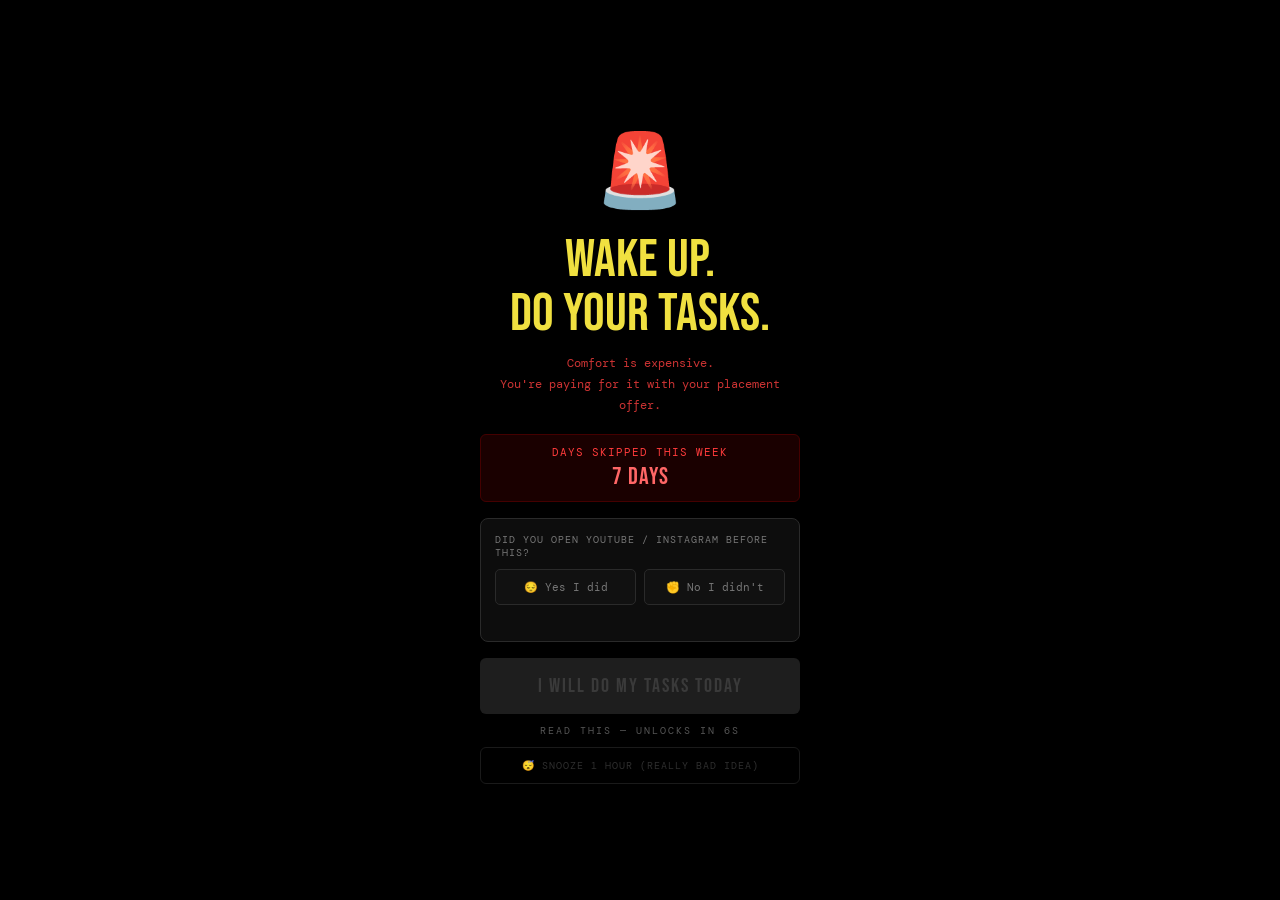
==== cse_dashboard_2.html @ 3db3a593 "baseline dashboard" ====
<!DOCTYPE html>
<html lang="en">
<head>
<meta charset="UTF-8">
<meta name="viewport" content="width=device-width, initial-scale=1.0">
<title>Daily Mission</title>
<meta name="theme-color" content="#0a0a0a">
<meta name="mobile-web-app-capable" content="yes">
<meta name="apple-mobile-web-app-capable" content="yes">
<meta name="apple-mobile-web-app-status-bar-style" content="black">
<meta name="apple-mobile-web-app-title" content="Daily Mission">
<link href="https://fonts.googleapis.com/css2?family=Bebas+Neue&family=DM+Mono:wght@400;500&family=DM+Sans:wght@300;400;500&display=swap" rel="stylesheet">
<style>
  :root {
    --bg: #0a0a0a; --card: #111111; --border: #222222;
    --accent: #f0e040; --red: #ff3b3b; --green: #39ff6a;
    --muted: #555; --text: #e8e8e8; --blue: #6aafff; --purple: #c06aff;
  }
  * { margin:0; padding:0; box-sizing:border-box; }
  body {
    background:var(--bg); color:var(--text);
    font-family:'DM Sans',sans-serif;
    min-height:100vh; padding:20px 16px 100px;
    max-width:480px; margin:0 auto; overflow-x:hidden;
  }

  /* SLAP SCREEN */
  #slapScreen {
    position:fixed; inset:0; z-index:10000;
    background:#000; display:flex; flex-direction:column;
    align-items:center; justify-content:center;
    padding:28px 24px 20px; text-align:center; overflow-y:auto;
  }
  @keyframes flashRed { 0%,100%{background:#000} 50%{background:#1c0000} }
  @keyframes shakeIcon { 0%,100%{transform:translateX(0) rotate(0)} 20%{transform:translateX(-8px) rotate(-2deg)} 40%{transform:translateX(8px) rotate(2deg)} 60%{transform:translateX(-5px)} 80%{transform:translateX(5px)} }
  @keyframes pulseTxt { 0%,100%{transform:scale(1)} 50%{transform:scale(1.03)} }
  #slapScreen.flash { animation:flashRed 0.5s infinite; }
  .slap-emoji { font-size:72px; margin-bottom:16px; animation:shakeIcon 0.45s infinite; display:block; }
  .slap-headline { font-family:'Bebas Neue',sans-serif; font-size:clamp(36px,11vw,54px); line-height:1; color:var(--accent); margin-bottom:12px; animation:pulseTxt 1s infinite; }
  .slap-quote { font-family:'DM Mono',monospace; font-size:12px; color:#cc3333; line-height:1.75; margin-bottom:18px; max-width:320px; white-space:pre-line; }
  .slap-missed { background:#1a0000; border:1px solid #440000; border-radius:6px; padding:10px 18px; font-family:'DM Mono',monospace; font-size:11px; color:var(--red); letter-spacing:1px; margin-bottom:16px; width:100%; max-width:320px; }
  .slap-missed span { font-size:24px; font-family:'Bebas Neue',sans-serif; display:block; margin-top:3px; color:#ff6666; }
  .honesty-box { background:#0d0d0d; border:1px solid #2a2a2a; border-radius:8px; padding:14px; width:100%; max-width:320px; margin-bottom:16px; text-align:left; }
  .honesty-q { font-family:'DM Mono',monospace; font-size:10px; color:#777; letter-spacing:1px; text-transform:uppercase; margin-bottom:10px; }
  .honesty-btns { display:flex; gap:8px; }
  .honesty-btn { flex:1; padding:10px 6px; border-radius:5px; border:1px solid #2a2a2a; background:#111; font-family:'DM Mono',monospace; font-size:11px; color:#777; cursor:pointer; text-align:center; transition:all 0.2s; }
  .honesty-btn.sel-yes { background:#1a0000; border-color:var(--red); color:var(--red); }
  .honesty-btn.sel-no { background:#0d1a0f; border-color:var(--green); color:var(--green); }
  .honesty-resp { font-family:'DM Mono',monospace; font-size:11px; color:#555; margin-top:8px; line-height:1.6; min-height:14px; }
  .slap-dismiss-wrap { width:100%; max-width:320px; display:flex; flex-direction:column; gap:10px; }
  .slap-dismiss-btn { width:100%; padding:16px; background:var(--accent); color:#000; border:none; border-radius:6px; font-family:'Bebas Neue',sans-serif; font-size:20px; letter-spacing:2px; cursor:pointer; }
  .slap-dismiss-btn:disabled { background:#1e1e1e; color:#3a3a3a; cursor:not-allowed; }
  .slap-timer { font-family:'DM Mono',monospace; font-size:10px; color:var(--muted); letter-spacing:2px; text-align:center; text-transform:uppercase; }
  .slap-snooze { width:100%; padding:11px; background:transparent; border:1px solid #1a1a1a; border-radius:6px; font-family:'DM Mono',monospace; font-size:10px; color:#2e2e2e; letter-spacing:1px; cursor:pointer; text-transform:uppercase; }

  /* MAIN */
  #mainContent { display:none; }
  .banner { background:var(--accent); color:#0a0a0a; text-align:center; padding:10px; font-family:'DM Mono',monospace; font-size:11px; font-weight:500; letter-spacing:2px; text-transform:uppercase; margin-bottom:24px; border-radius:4px; }
  .countdown-val { font-family:'Bebas Neue',sans-serif; font-size:15px; }
  .header { margin-bottom:20px; }
  .header h1 { font-family:'Bebas Neue',sans-serif; font-size:clamp(42px,12vw,64px); line-height:0.9; color:var(--text); }
  .header h1 span { color:var(--accent); }
  .header .date { font-family:'DM Mono',monospace; font-size:11px; color:var(--muted); letter-spacing:2px; text-transform:uppercase; margin-top:10px; }
  .missed-banner { background:#1a0000; border:1px solid var(--red); border-left:4px solid var(--red); border-radius:4px; padding:12px 14px; margin-bottom:20px; display:none; }
  .missed-banner-label { font-family:'DM Mono',monospace; font-size:9px; letter-spacing:3px; color:var(--red); text-transform:uppercase; margin-bottom:4px; }
  .missed-banner-text { font-size:13px; color:#cc5555; line-height:1.5; }
  .goal-card { border:1px solid var(--accent); border-left:4px solid var(--accent); background:#111; padding:16px; margin-bottom:24px; border-radius:4px; }
  .goal-label { font-family:'DM Mono',monospace; font-size:9px; letter-spacing:3px; color:var(--accent); text-transform:uppercase; margin-bottom:8px; }
  .goal-text { font-size:14px; line-height:1.6; color:var(--text); }
  .goal-text strong { color:var(--accent); }
  .section-title { font-family:'DM Mono',monospace; font-size:10px; letter-spacing:3px; color:var(--muted); text-transform:uppercase; margin-bottom:12px; margin-top:28px; }
  .task { background:var(--card); border:1px solid var(--border); border-radius:6px; padding:16px; margin-bottom:10px; display:flex; align-items:flex-start; gap:14px; cursor:pointer; transition:border-color 0.2s,background 0.2s; -webkit-tap-highlight-color:transparent; user-select:none; animation:fadeIn 0.3s ease both; }
  .task.done { background:#0d1a0f; border-color:#1a3320; }
  .task.done .task-title { text-decoration:line-through; color:var(--muted); }
  .task.done .task-desc { color:#333; }
  .checkbox { width:22px; height:22px; border:2px solid var(--border); border-radius:4px; flex-shrink:0; margin-top:1px; display:flex; align-items:center; justify-content:center; transition:all 0.2s; font-size:13px; }
  .task.done .checkbox { background:var(--green); border-color:var(--green); color:#000; }
  .task-body { flex:1; }
  .task-header { display:flex; align-items:center; justify-content:space-between; margin-bottom:4px; }
  .task-title { font-size:14px; font-weight:500; color:var(--text); transition:color 0.2s; }
  .task-tag { font-family:'DM Mono',monospace; font-size:9px; letter-spacing:1px; padding:2px 7px; border-radius:20px; text-transform:uppercase; flex-shrink:0; }
  .tag-dsa { background:#1a1500; color:var(--accent); border:1px solid #333000; }
  .tag-core { background:#0d1520; color:#6aafff; border:1px solid #1a3040; }
  .tag-project { background:#1a0d20; color:#c06aff; border:1px solid #3a1a50; }
  .task-desc { font-size:12px; color:#666; line-height:1.5; }
  .progress-bar-wrap { background:var(--border); border-radius:4px; height:6px; margin-top:14px; overflow:hidden; }
  .progress-bar { height:100%; background:var(--green); border-radius:4px; transition:width 0.5s ease; }
  .progress-label { font-family:'DM Mono',monospace; font-size:10px; color:var(--muted); margin-top:6px; letter-spacing:1px; }
  .streak-section { background:var(--card); border:1px solid var(--border); border-radius:6px; padding:16px; margin-top:8px; }
  .streak-top { display:flex; align-items:center; justify-content:space-between; margin-bottom:14px; }
  .streak-count { font-family:'Bebas Neue',sans-serif; font-size:42px; color:var(--accent); line-height:1; }
  .streak-label { font-family:'DM Mono',monospace; font-size:9px; letter-spacing:2px; color:var(--muted); text-transform:uppercase; margin-top:4px; }
  .streak-btn { background:var(--accent); color:#000; border:none; padding:10px 18px; font-family:'DM Mono',monospace; font-size:11px; font-weight:500; letter-spacing:1px; text-transform:uppercase; border-radius:4px; cursor:pointer; }
  .streak-dots { display:flex; gap:6px; flex-wrap:wrap; }
  .dot { width:28px; height:28px; border-radius:4px; background:var(--border); display:flex; align-items:center; justify-content:center; font-size:10px; font-family:'DM Mono',monospace; color:var(--muted); transition:background 0.3s; }
  .dot.active { background:var(--green); color:#000; }
  .dot.today { border:2px solid var(--accent); color:var(--accent); }
  .dot.missed { background:#2a0000; color:#550000; }
  .reality { border:1px solid var(--red); border-left:4px solid var(--red); background:#110000; padding:14px 16px; margin-top:28px; border-radius:4px; }
  .reality-label { font-family:'DM Mono',monospace; font-size:9px; letter-spacing:3px; color:var(--red); text-transform:uppercase; margin-bottom:8px; }
  .reality-text { font-size:13px; color:#cc6666; line-height:1.6; }
  .install-banner { background:#0d1520; border:1px solid #1a3040; border-radius:6px; padding:14px 16px; margin-top:20px; display:none; }
  .install-text { font-family:'DM Mono',monospace; font-size:11px; color:#6aafff; line-height:1.6; margin-bottom:10px; }
  .install-btn { background:#6aafff; color:#000; border:none; padding:10px 16px; border-radius:4px; font-family:'DM Mono',monospace; font-size:11px; cursor:pointer; text-transform:uppercase; }
  .notif-banner { background:#0d1a10; border:1px solid #1a3a20; border-radius:6px; padding:14px 16px; margin-top:14px; display:none; }
  .notif-text { font-family:'DM Mono',monospace; font-size:11px; color:#39aa55; line-height:1.6; margin-bottom:10px; }
  .notif-btn { background:#39ff6a; color:#000; border:none; padding:10px 16px; border-radius:4px; font-family:'DM Mono',monospace; font-size:11px; cursor:pointer; text-transform:uppercase; }
  .reset-btn { display:block; width:100%; margin-top:20px; background:transparent; border:1px solid var(--border); color:var(--muted); padding:12px; font-family:'DM Mono',monospace; font-size:10px; letter-spacing:2px; text-transform:uppercase; border-radius:4px; cursor:pointer; }
  @keyframes fadeIn { from{opacity:0;transform:translateY(8px)} to{opacity:1;transform:translateY(0)} }
  .task:nth-child(1){animation-delay:0.05s} .task:nth-child(2){animation-delay:0.1s}
  .task:nth-child(3){animation-delay:0.15s} .task:nth-child(4){animation-delay:0.2s}
  .task:nth-child(5){animation-delay:0.25s}

  /* STICKY MINI POMODORO */
  #pomoFloat {
    position:fixed; top:16px; left:16px; z-index:9000;
    background:#111; border:1px solid var(--border);
    border-radius:10px; padding:10px 12px;
    display:none; flex-direction:column; align-items:center;
    gap:6px; min-width:110px;
    box-shadow:0 4px 24px rgba(0,0,0,0.7);
    transition:border-color 0.3s;
  }
  #pomoFloat.running { border-color:var(--accent); }
  #pomoFloat.break-running { border-color:var(--green); }
  .pf-time { font-family:'Bebas Neue',sans-serif; font-size:28px; color:var(--text); line-height:1; letter-spacing:1px; }
  .pf-label { font-family:'DM Mono',monospace; font-size:8px; letter-spacing:2px; color:var(--muted); text-transform:uppercase; }
  .pf-btns { display:flex; gap:5px; width:100%; }
  .pf-btn { flex:1; padding:5px 4px; border-radius:4px; border:none; font-family:'DM Mono',monospace; font-size:9px; letter-spacing:1px; cursor:pointer; text-transform:uppercase; }
  .pf-start { background:var(--accent); color:#000; }
  .pf-start.paused { background:#1a1500; border:1px solid var(--accent); color:var(--accent); }
  .pf-reset { background:transparent; border:1px solid var(--border); color:var(--muted); }
  .pf-ring-wrap { position:relative; width:56px; height:56px; }
  .pf-ring-bg { fill:none; stroke:var(--border); stroke-width:5; }
  .pf-ring-fg { fill:none; stroke:var(--accent); stroke-width:5; stroke-linecap:round; transition:stroke-dashoffset 1s linear, stroke 0.3s; transform:rotate(-90deg); transform-origin:28px 28px; }
  .pf-ring-fg.break-color { stroke:var(--green); }
  .pf-ring-time { position:absolute; top:50%; left:50%; transform:translate(-50%,-50%); font-family:'Bebas Neue',sans-serif; font-size:14px; color:var(--text); white-space:nowrap; }

  /* POMODORO SECTION (full) */
  .pomo-card { background:var(--card); border:1px solid var(--border); border-radius:6px; padding:20px 16px; margin-top:8px; text-align:center; }
  .pomo-mode-row { display:flex; gap:6px; margin-bottom:18px; justify-content:center; }
  .pomo-mode-btn { flex:1; max-width:110px; padding:7px 4px; border-radius:4px; border:1px solid var(--border); background:#0d0d0d; font-family:'DM Mono',monospace; font-size:9px; letter-spacing:1px; color:var(--muted); cursor:pointer; text-transform:uppercase; transition:all 0.2s; }
  .pomo-mode-btn.active { background:#1a1500; border-color:var(--accent); color:var(--accent); }
  .pomo-mode-btn.break-active { background:#0d1a0f; border-color:var(--green); color:var(--green); }
  .pomo-ring-wrap { position:relative; width:160px; height:160px; margin:0 auto 18px; }
  .pomo-ring-bg { fill:none; stroke:var(--border); stroke-width:8; }
  .pomo-ring-fg { fill:none; stroke:var(--accent); stroke-width:8; stroke-linecap:round; transition:stroke-dashoffset 1s linear, stroke 0.3s; transform:rotate(-90deg); transform-origin:80px 80px; }
  .pomo-ring-fg.break-color { stroke:var(--green); }
  .pomo-time { position:absolute; top:50%; left:50%; transform:translate(-50%,-50%); font-family:'Bebas Neue',sans-serif; font-size:48px; color:var(--text); line-height:1; }
  .pomo-label { position:absolute; bottom:22px; left:50%; transform:translateX(-50%); font-family:'DM Mono',monospace; font-size:9px; letter-spacing:2px; color:var(--muted); text-transform:uppercase; white-space:nowrap; }
  .pomo-btns { display:flex; gap:10px; justify-content:center; margin-bottom:12px; }
  .pomo-btn { padding:12px 28px; border-radius:4px; border:none; font-family:'DM Mono',monospace; font-size:12px; font-weight:500; letter-spacing:1px; text-transform:uppercase; cursor:pointer; transition:all 0.2s; }
  .pomo-start { background:var(--accent); color:#000; }
  .pomo-reset { background:transparent; border:1px solid var(--border); color:var(--muted); }
  .pomo-sessions { font-family:'DM Mono',monospace; font-size:10px; color:var(--muted); letter-spacing:1px; }
  .pomo-sessions span { color:var(--accent); font-size:14px; }

  /* SUBJECT TRACKER */
  .subject-card { background:var(--card); border:1px solid var(--border); border-radius:6px; padding:16px; margin-top:8px; }
  .subject-row { margin-bottom:16px; }
  .subject-row:last-child { margin-bottom:0; }
  .subject-top { display:flex; justify-content:space-between; align-items:center; margin-bottom:8px; }
  .subject-name { font-size:13px; font-weight:500; color:var(--text); }
  .subject-pct { font-family:'DM Mono',monospace; font-size:12px; color:var(--accent); }
  .subject-bar-wrap { background:var(--border); border-radius:4px; height:10px; overflow:hidden; position:relative; cursor:pointer; }
  .subject-bar { height:100%; border-radius:4px; transition:width 0.3s ease; }
  .bar-dbms { background:var(--blue); }
  .bar-os { background:var(--purple); }
  .bar-cn { background:var(--green); }
  .bar-dsa { background:var(--accent); }
  .subject-hint { font-family:'DM Mono',monospace; font-size:9px; color:#2a2a2a; margin-top:4px; letter-spacing:1px; }

  /* WEEK VIEW */
  .week-card { background:var(--card); border:1px solid var(--border); border-radius:6px; padding:16px; margin-top:8px; }
  .week-grid { display:grid; grid-template-columns:repeat(7,1fr); gap:5px; }
  .week-day { display:flex; flex-direction:column; align-items:center; gap:5px; }
  .week-day-label { font-family:'DM Mono',monospace; font-size:8px; color:var(--muted); letter-spacing:1px; text-transform:uppercase; }
  .week-day-dot { width:100%; aspect-ratio:1; border-radius:6px; background:var(--border); display:flex; align-items:center; justify-content:center; font-size:10px; font-family:'DM Mono',monospace; color:var(--muted); flex-direction:column; gap:1px; min-width:34px; }
  .week-day-dot.full { background:#0d1a0f; border:1px solid #1a3320; color:var(--green); font-size:16px; }
  .week-day-dot.partial { background:#1a1500; border:1px solid #333000; color:var(--accent); }
  .week-day-dot.empty { background:#1a0000; border:1px solid #2a0000; color:#550000; font-size:9px; }
  .week-day-dot.today-ring { border:2px solid var(--accent) !important; }
  .week-day-dot.future { background:#0d0d0d; color:#2a2a2a; }
  .week-summary { font-family:'DM Mono',monospace; font-size:10px; color:var(--muted); margin-top:12px; letter-spacing:1px; text-align:center; }
  .week-summary b { color:var(--accent); font-weight:normal; }

  /* DAILY REFLECTION */
  .reflection-card { background:var(--card); border:1px solid var(--border); border-radius:6px; padding:16px; margin-top:8px; }
  .reflection-date-label { font-family:'DM Mono',monospace; font-size:9px; color:var(--muted); letter-spacing:2px; text-transform:uppercase; margin-bottom:14px; }
  .reflection-q { font-family:'DM Mono',monospace; font-size:9px; color:#666; letter-spacing:1px; text-transform:uppercase; margin-bottom:6px; margin-top:14px; }
  .reflection-q:first-of-type { margin-top:0; }
  .reflection-input { width:100%; background:#0d0d0d; border:1px solid var(--border); border-radius:4px; padding:10px 12px; font-family:'DM Sans',sans-serif; font-size:13px; color:var(--text); resize:none; line-height:1.5; min-height:58px; outline:none; transition:border-color 0.2s; }
  .reflection-input:focus { border-color:#333; }
  .reflection-save { width:100%; margin-top:14px; padding:12px; background:var(--accent); color:#000; border:none; border-radius:4px; font-family:'DM Mono',monospace; font-size:11px; font-weight:500; letter-spacing:2px; text-transform:uppercase; cursor:pointer; }
  .reflection-saved { display:none; font-family:'DM Mono',monospace; font-size:10px; color:var(--green); text-align:center; margin-top:8px; letter-spacing:1px; }
  .reflection-history { margin-top:16px; border-top:1px solid var(--border); padding-top:14px; display:none; }
  .rh-title { font-family:'DM Mono',monospace; font-size:9px; color:var(--muted); letter-spacing:2px; text-transform:uppercase; margin-bottom:10px; }
  .rh-entry { background:#0d0d0d; border:1px solid var(--border); border-radius:4px; padding:10px 12px; margin-bottom:8px; }
  .rh-entry-date { font-family:'DM Mono',monospace; font-size:9px; color:var(--muted); margin-bottom:6px; }
  .rh-entry-row { font-size:12px; color:#777; line-height:1.5; margin-top:3px; }
  .rh-entry-row b { font-family:'DM Mono',monospace; font-size:8px; color:#444; letter-spacing:1px; text-transform:uppercase; font-weight:normal; }
</style>
</head>
<body>

<!-- SLAP SCREEN -->
<div id="slapScreen">
  <span class="slap-emoji">🚨</span>
  <div class="slap-headline" id="slapHeadline">WAKE UP.<br>DO YOUR TASKS.</div>
  <div class="slap-quote" id="slapQuote"></div>
  <div class="slap-missed" id="slapMissed" style="display:none">
    DAYS SKIPPED THIS WEEK<span id="slapMissedCount">0</span>
  </div>
  <div class="honesty-box">
    <div class="honesty-q">Did you open YouTube / Instagram before this?</div>
    <div class="honesty-btns">
      <button type="button" class="honesty-btn" id="hYes" onclick="honestyAnswer(true)">😔 Yes I did</button>
      <button type="button" class="honesty-btn" id="hNo" onclick="honestyAnswer(false)">✊ No I didn't</button>
    </div>
    <div class="honesty-resp" id="honestyResp"></div>
  </div>
  <div class="slap-dismiss-wrap">
    <button class="slap-dismiss-btn" id="slapBtn" onclick="dismissSlap()" disabled>I WILL DO MY TASKS TODAY</button>
    <div class="slap-timer" id="slapTimer">Read this — unlocks in 7s</div>
    <button class="slap-snooze" onclick="snoozeSlap()">😴 snooze 1 hour (really bad idea)</button>
  </div>
</div>

<!-- STICKY MINI POMODORO -->
<div id="pomoFloat">
  <div class="pf-ring-wrap">
    <svg viewBox="0 0 56 56" width="56" height="56">
      <circle class="pf-ring-bg" cx="28" cy="28" r="23"/>
      <circle class="pf-ring-fg" id="pfRing" cx="28" cy="28" r="23" stroke-dasharray="144.5" stroke-dashoffset="0"/>
    </svg>
    <div class="pf-ring-time" id="pfTime">25:00</div>
  </div>
  <div class="pf-label" id="pfLabel">FOCUS</div>
  <div class="pf-btns">
    <button class="pf-btn pf-start" id="pfStartBtn" onclick="togglePomo()">START</button>
    <button class="pf-btn pf-reset" onclick="resetPomo()">↺</button>
  </div>
</div>

<!-- MAIN DASHBOARD -->
<div id="mainContent">
  <div class="banner">⚡ Placements in <span class="countdown-val" id="countdownDays">—</span> days &nbsp;|&nbsp; Act like it</div>
  <div class="header">
    <h1>YOUR<br><span>DAILY</span><br>MISSION</h1>
    <div class="date" id="todayDate">—</div>
  </div>
  <div class="missed-banner" id="missedBanner">
    <div class="missed-banner-label">⚠ You missed days this week</div>
    <div class="missed-banner-text" id="missedBannerText"></div>
  </div>
  <div class="goal-card">
    <div class="goal-label">🎯 Your Goal</div>
    <div class="goal-text">
      Get placed at a <strong>decent company</strong> after 6th sem.<br>
      <strong>~90 days post-exam</strong> to fix DSA, finish core subjects, build a project.<br><br>
      <strong>Every day you skip = one more rejection.</strong>
    </div>
  </div>

  <!-- TASKS -->
  <div class="section-title">📋 Today's Tasks — tap to complete</div>
  <div id="taskList">
    <div class="task" data-id="0" onclick="toggleTask(0)">
      <div class="checkbox" id="cb0"></div>
      <div class="task-body">
        <div class="task-header"><div class="task-title">2 LeetCode Problems</div><div class="task-tag tag-dsa">DSA</div></div>
        <div class="task-desc">Easy or Medium. Before YouTube. Non-negotiable.</div>
      </div>
    </div>
    <div class="task" data-id="1" onclick="toggleTask(1)">
      <div class="checkbox" id="cb1"></div>
      <div class="task-body">
        <div class="task-header"><div class="task-title">45 min TUF+ Study</div><div class="task-tag tag-core">Core</div></div>
        <div class="task-desc">DBMS now. OS and CN next. Watch → write 5 lines notes.</div>
      </div>
    </div>
    <div class="task" data-id="2" onclick="toggleTask(2)">
      <div class="checkbox" id="cb2"></div>
      <div class="task-body">
        <div class="task-header"><div class="task-title">Review Yesterday's Notes</div><div class="task-tag tag-core">Core</div></div>
        <div class="task-desc">5 minutes. This is literally the only way you stop forgetting.</div>
      </div>
    </div>
    <div class="task" data-id="3" onclick="toggleTask(3)">
      <div class="checkbox" id="cb3"></div>
      <div class="task-body">
        <div class="task-header"><div class="task-title">10 min Project Thinking</div><div class="task-tag tag-project">Project</div></div>
        <div class="task-desc">Sketch, search, or write one idea. You need something to build post-exams.</div>
      </div>
    </div>
    <div class="task" data-id="4" onclick="toggleTask(4)">
      <div class="checkbox" id="cb4"></div>
      <div class="task-body">
        <div class="task-header"><div class="task-title">Study for Sem Exam</div><div class="task-tag tag-core">Exams</div></div>
        <div class="task-desc">Bad CGPA closes doors too. Don't let it slip.</div>
      </div>
    </div>
  </div>
  <div class="progress-bar-wrap"><div class="progress-bar" id="progressBar" style="width:0%"></div></div>
  <div class="progress-label" id="progressLabel">0 / 5 done today</div>

  <!-- WEEK VIEW -->
  <div class="section-title">📅 This Week</div>
  <div class="week-card">
    <div class="week-grid" id="weekGrid"></div>
    <div class="week-summary" id="weekSummary"></div>
  </div>

  <!-- POMODORO -->
  <div class="section-title">⏱ Pomodoro Timer</div>
  <div class="pomo-card">
    <div class="pomo-mode-row">
      <button class="pomo-mode-btn active" id="btn-focus" onclick="setPomoMode('focus')">🍅 Focus 25m</button>
      <button class="pomo-mode-btn" id="btn-short" onclick="setPomoMode('short')">☕ Break 5m</button>
      <button class="pomo-mode-btn" id="btn-long" onclick="setPomoMode('long')">🛌 Long 15m</button>
    </div>
    <div class="pomo-ring-wrap">
      <svg viewBox="0 0 160 160" width="160" height="160">
        <circle class="pomo-ring-bg" cx="80" cy="80" r="68"/>
        <circle class="pomo-ring-fg" id="pomoRing" cx="80" cy="80" r="68" stroke-dasharray="427" stroke-dashoffset="0"/>
      </svg>
      <div class="pomo-time" id="pomoTime">25:00</div>
      <div class="pomo-label" id="pomoModeLabel">FOCUS</div>
    </div>
    <div class="pomo-btns">
      <button class="pomo-btn pomo-start" id="pomoStartBtn" onclick="togglePomo()">START</button>
      <button class="pomo-btn pomo-reset" onclick="resetPomo()">RESET</button>
    </div>
    <div class="pomo-sessions">Sessions today: <span id="pomoSessions">0</span> 🍅</div>
  </div>

  <!-- SUBJECT TRACKER -->
  <div class="section-title">📚 Subject Progress — tap bar to update</div>
  <div class="subject-card">
    <div class="subject-row">
      <div class="subject-top"><div class="subject-name">DBMS</div><div class="subject-pct" id="pct-dbms">0%</div></div>
      <div class="subject-bar-wrap" id="wrap-dbms"><div class="subject-bar bar-dbms" id="bar-dbms" style="width:0%"></div></div>
    </div>
    <div class="subject-row">
      <div class="subject-top"><div class="subject-name">Operating Systems</div><div class="subject-pct" id="pct-os">0%</div></div>
      <div class="subject-bar-wrap" id="wrap-os"><div class="subject-bar bar-os" id="bar-os" style="width:0%"></div></div>
    </div>
    <div class="subject-row">
      <div class="subject-top"><div class="subject-name">Computer Networks</div><div class="subject-pct" id="pct-cn">0%</div></div>
      <div class="subject-bar-wrap" id="wrap-cn"><div class="subject-bar bar-cn" id="bar-cn" style="width:0%"></div></div>
    </div>
    <div class="subject-row">
      <div class="subject-top"><div class="subject-name">DSA / LeetCode</div><div class="subject-pct" id="pct-dsa">0%</div></div>
      <div class="subject-bar-wrap" id="wrap-dsa"><div class="subject-bar bar-dsa" id="bar-dsa" style="width:0%"></div></div>
    </div>
  </div>

  <!-- STREAK -->
  <div class="section-title">🔥 Streak Tracker</div>
  <div class="streak-section">
    <div class="streak-top">
      <div><div class="streak-count" id="streakCount">0</div><div class="streak-label">day streak</div></div>
      <button class="streak-btn" id="streakBtn" onclick="markToday()">✓ Done Today</button>
    </div>
    <div class="streak-dots" id="streakDots"></div>
  </div>

  <!-- DAILY REFLECTION -->
  <div class="section-title">📝 Daily Reflection</div>
  <div class="reflection-card">
    <div class="reflection-date-label" id="reflectionDate">—</div>
    <div class="reflection-q">What did you actually study today?</div>
    <textarea class="reflection-input" id="ref1" placeholder="e.g. DBMS normalization, 2 LC mediums on binary search..." rows="2"></textarea>
    <div class="reflection-q">What did you avoid or procrastinate on?</div>
    <textarea class="reflection-input" id="ref2" placeholder="Be honest. No one sees this." rows="2"></textarea>
    <div class="reflection-q">What will you do first thing tomorrow?</div>
    <textarea class="reflection-input" id="ref3" placeholder="One specific task, not a vague goal." rows="2"></textarea>
    <button class="reflection-save" onclick="saveReflection()">SAVE TODAY'S REFLECTION</button>
    <div class="reflection-saved" id="reflectionSaved">✓ Saved. Same time tomorrow.</div>
    <div class="reflection-history" id="reflectionHistory">
      <div class="rh-title">Past Reflections</div>
      <div id="reflectionList"></div>
    </div>
  </div>

  <div class="reality">
    <div class="reality-label">⚠ Reality Check</div>
    <div class="reality-text">Most 3rd year CSE students get rejected in round 1 because they can't solve basic DSA. Tasks here are small on purpose. No excuses. Open this every single morning.</div>
  </div>
  <div class="install-banner" id="installBanner">
    <div class="install-text">📲 Install as an app → you'll get lock screen reminders.</div>
    <button class="install-btn" onclick="installPWA()">Add to Home Screen</button>
  </div>
  <div class="notif-banner" id="notifBanner">
    <div class="notif-text">🔔 Allow notifications so this reminds you on your lock screen.</div>
    <button class="notif-btn" onclick="requestNotifPermission()">Allow Reminders</button>
  </div>
  <button class="reset-btn" onclick="resetDay()">↺ Reset Today's Tasks</button>
</div>

<script>
  const TASKS_KEY='cse_tasks', STREAK_KEY='cse_streak', LAST_DATE_KEY='cse_last_date';
  const STREAK_LOG_KEY='cse_streak_log', SNOOZE_KEY='cse_snooze_until';
  const SUBJ_KEY='cse_subjects', REFLECT_KEY='cse_reflections', POMO_KEY='cse_pomo';

  const QUOTES = [
    "While you slept, someone in your batch solved 3 LeetCode problems.\nThey're getting your job.",
    "You said 'tomorrow' yesterday too.\nTomorrow doesn't exist. Only right now.",
    "Comfort is expensive.\nYou're paying for it with your placement offer.",
    "The students who got placed last year?\nThey were grinding at 7am while you scrolled.",
    "Skipping one day feels small.\nSkipping 30 days is how you fail placements.",
    "The recruiter doesn't care about your reasons.\nOnly your GitHub and your DSA.",
    "You have 90 days. Not 90 'tomorrows'.\n90 todays. Use this one.",
    "Average CSE student: watches TUF, builds nothing, gets rejected.\nDon't be average.",
    "The placement interview is coming whether you prepare or not.\nYour move.",
    "Someone from your college is grinding LeetCode right now.\nAre you?"
  ];

  function getToday() { return new Date().toISOString().split('T')[0]; }
  function getStreakLog() { try{return JSON.parse(localStorage.getItem(STREAK_LOG_KEY))||[];}catch{return[];} }
  function getMissedDays() {
    const log = getStreakLog(); let missed=0;
    for(let i=1;i<=7;i++){const d=new Date();d.setDate(d.getDate()-i);if(!log.includes(d.toISOString().split('T')[0]))missed++;}
    return missed;
  }

  // AUDIO
  let audioCtx=null;
  function playMaxAlarm(){
    try{
      audioCtx=new(window.AudioContext||window.webkitAudioContext)();
      const master=audioCtx.createGain();master.gain.value=1.0;
      const comp=audioCtx.createDynamicsCompressor();
      comp.threshold.value=-3;comp.ratio.value=20;comp.attack.value=0;comp.release.value=0.05;
      comp.connect(master);master.connect(audioCtx.destination);
      function beep(freq,type,t,dur,vol){
        const o=audioCtx.createOscillator(),g=audioCtx.createGain();
        o.connect(g);g.connect(comp);o.frequency.value=freq;o.type=type;
        g.gain.setValueAtTime(vol,t);g.gain.exponentialRampToValueAtTime(0.001,t+dur);
        o.start(t);o.stop(t+dur+0.01);
      }
      function alarm(){
        const t=audioCtx.currentTime;
        beep(880,'square',t+0.0,0.18,1.0);beep(1760,'sine',t+0.0,0.18,0.5);
        beep(880,'square',t+0.25,0.18,1.0);beep(1760,'sine',t+0.25,0.18,0.5);
        beep(1100,'square',t+0.55,0.38,1.0);beep(2200,'sine',t+0.55,0.38,0.5);
      }
      alarm();
      window._snd=setInterval(()=>{
        if(document.getElementById('slapScreen').style.display!=='none')alarm();
        else clearInterval(window._snd);
      },1300);
    }catch(e){}
  }
  function stopAlarm(){
    clearInterval(window._snd);clearInterval(window._vib);
    try{if(audioCtx)audioCtx.close();}catch(e){}
    if('vibrate' in navigator)navigator.vibrate(0);
  }
  function vibratePhone(){
    if(!('vibrate' in navigator))return;
    const p=[400,100,400,100,800,150,400,100,400,100,800];
    navigator.vibrate(p);
    window._vib=setInterval(()=>{
      if(document.getElementById('slapScreen').style.display!=='none')navigator.vibrate(p);
      else clearInterval(window._vib);
    },2800);
  }
  function goFullscreen(){
    try{const e=document.documentElement;if(e.requestFullscreen)e.requestFullscreen();else if(e.webkitRequestFullscreen)e.webkitRequestFullscreen();}catch(e){}
  }

  // SLAP SCREEN
  function initSlapScreen(){
    const snooze=localStorage.getItem(SNOOZE_KEY);
    if(snooze&&Date.now()<parseInt(snooze)){
      document.getElementById('slapScreen').style.display='none';
      document.getElementById('mainContent').style.display='block';
      renderMissedBanner();return;
    }
    document.getElementById('slapQuote').textContent=QUOTES[Math.floor(Math.random()*QUOTES.length)];
    const missed=getMissedDays();
    if(missed>=1){document.getElementById('slapMissed').style.display='block';document.getElementById('slapMissedCount').textContent=missed+(missed===1?' DAY':' DAYS');}
    const ss=document.getElementById('slapScreen');
    ss.classList.add('flash');setTimeout(()=>ss.classList.remove('flash'),3500);
    setTimeout(()=>{goFullscreen();vibratePhone();playMaxAlarm();},300);
    let sec=7;
    const iv=setInterval(()=>{
      sec--;
      if(sec<=0){
        clearInterval(iv);
        document.getElementById('slapBtn').disabled=false;
        const t=document.getElementById('slapTimer');
        t.textContent='✓ Now go do it.';t.style.color='var(--green)';
      }else{document.getElementById('slapTimer').textContent=`Read this — unlocks in ${sec}s`;}
    },1000);
  }
  function honestyAnswer(yes){
    const resp=document.getElementById('honestyResp');
    document.getElementById('hYes').className='honesty-btn'+(yes?' sel-yes':'');
    document.getElementById('hNo').className='honesty-btn'+(!yes?' sel-no':'');
    if(yes){resp.style.color='#cc4444';resp.textContent="That's why you're behind. Close it. Open this first tomorrow.";}
    else{resp.style.color='var(--green)';resp.textContent="Good habit. Keep it. Now do your tasks.";}
  }
  function dismissSlap(){
    stopAlarm();
    document.getElementById('slapScreen').style.display='none';
    document.getElementById('mainContent').style.display='block';
    document.getElementById('pomoFloat').style.display='flex';
    renderMissedBanner();askNotifPermission();
  }
  function snoozeSlap(){
    localStorage.setItem(SNOOZE_KEY,Date.now()+3600000);stopAlarm();
    document.getElementById('slapScreen').style.display='none';
    document.getElementById('mainContent').style.display='block';
  }

  // TASKS
  function loadState(){try{return JSON.parse(localStorage.getItem(TASKS_KEY))||{};}catch{return{};}}
  function saveState(s){localStorage.setItem(TASKS_KEY,JSON.stringify(s));}
  function toggleTask(id){
    const today=getToday(),state=loadState();
    if(!state[today])state[today]={};
    state[today][id]=!state[today][id];
    saveState(state);renderTasks();renderProgress();renderWeekView();
  }
  function renderTasks(){
    const ts=loadState()[getToday()]||{};
    for(let i=0;i<5;i++){
      const t=document.querySelector(`.task[data-id="${i}"]`);
      const c=document.getElementById(`cb${i}`);
      if(ts[i]){t.classList.add('done');c.innerHTML='✓';}
      else{t.classList.remove('done');c.innerHTML='';}
    }
  }
  function renderProgress(){
    const ts=loadState()[getToday()]||{};
    const done=Object.values(ts).filter(Boolean).length;
    document.getElementById('progressBar').style.width=(done/5*100)+'%';
    document.getElementById('progressLabel').textContent=`${done} / 5 done today`;
  }
  function resetDay(){const s=loadState();s[getToday()]={};saveState(s);renderTasks();renderProgress();}

  function initTaskAccessibility(){
    for(let i=0;i<5;i++){
      const task=document.querySelector(`.task[data-id="${i}"]`);
      if(!task)continue;
      task.setAttribute('tabindex','0');
      task.setAttribute('role','button');
      task.addEventListener('keydown',e=>{
        if(e.key==='Enter'||e.key===' '){
          e.preventDefault();
          toggleTask(i);
        }
      });
    }
  }

  // WEEK VIEW
  function renderWeekView(){
    const grid=document.getElementById('weekGrid');grid.innerHTML='';
    const state=loadState(),log=getStreakLog(),today=getToday();
    const dayNames=['Sun','Mon','Tue','Wed','Thu','Fri','Sat'];
    const now=new Date();
    const startOfWeek=new Date(now);
    startOfWeek.setDate(now.getDate()-((now.getDay()+6)%7)); // Monday
    let completedFull=0;
    for(let i=0;i<7;i++){
      const d=new Date(startOfWeek);d.setDate(startOfWeek.getDate()+i);
      const ds=d.toISOString().split('T')[0];
      const isFuture=ds>today,isToday=ds===today;
      const tasks=state[ds]||{};
      const done=Object.values(tasks).filter(Boolean).length;
      const col=document.createElement('div');col.className='week-day';
      const lbl=document.createElement('div');lbl.className='week-day-label';lbl.textContent=dayNames[d.getDay()];
      const dot=document.createElement('div');dot.className='week-day-dot';
      if(isToday)dot.classList.add('today-ring');
      if(isFuture){dot.classList.add('future');dot.textContent=d.getDate();}
      else if(log.includes(ds)||done===5){dot.classList.add('full');dot.textContent='✓';completedFull++;}
      else if(done>0){dot.classList.add('partial');dot.innerHTML=`<span style="font-size:13px">${done}</span><span style="font-size:7px;color:#888">/5</span>`;}
      else{dot.classList.add('empty');dot.textContent=d.getDate();}
      col.appendChild(lbl);col.appendChild(dot);grid.appendChild(col);
    }
    const s=document.getElementById('weekSummary');
    if(completedFull===0)s.innerHTML='No full days yet this week. Start today.';
    else if(completedFull>=6)s.innerHTML=`<b>${completedFull}/7</b> days — exceptional week 🔥`;
    else s.innerHTML=`<b>${completedFull}/7</b> days completed this week`;
  }

  // POMODORO
  const POMO_DURATIONS={focus:25*60,short:5*60,long:15*60};
  let pomoMode='focus',pomoRunning=false,pomoInterval=null;
  let pomoRemaining=POMO_DURATIONS.focus,pomoTotal=POMO_DURATIONS.focus;
  const CIRC=2*Math.PI*68;

  function setPomoMode(mode){
    if(pomoRunning)return;
    pomoMode=mode;pomoRemaining=pomoTotal=POMO_DURATIONS[mode];
    ['focus','short','long'].forEach(m=>{
      const btn=document.getElementById('btn-'+m);
      btn.className='pomo-mode-btn'+(m===mode?(mode==='focus'?' active':' break-active'):'');
    });
    document.getElementById('pomoRing').classList.toggle('break-color',mode!=='focus');
    updatePomoDisplay();
  }
  const PF_CIRC=2*Math.PI*23;
  function updatePomoDisplay(){
    const m=Math.floor(pomoRemaining/60),s=pomoRemaining%60;
    const timeStr=String(m).padStart(2,'0')+':'+String(s).padStart(2,'0');
    const modeLabel={focus:'FOCUS',short:'SHORT BREAK',long:'LONG BREAK'}[pomoMode];
    // main
    document.getElementById('pomoTime').textContent=timeStr;
    document.getElementById('pomoModeLabel').textContent=modeLabel;
    const pct=pomoRemaining/pomoTotal;
    document.getElementById('pomoRing').style.strokeDashoffset=CIRC-(CIRC*pct);
    // float
    document.getElementById('pfTime').textContent=timeStr;
    document.getElementById('pfLabel').textContent=modeLabel;
    const pfRing=document.getElementById('pfRing');
    pfRing.style.strokeDashoffset=PF_CIRC-(PF_CIRC*pct);
    pfRing.classList.toggle('break-color',pomoMode!=='focus');
    const fl=document.getElementById('pomoFloat');
    fl.classList.toggle('running',pomoRunning&&pomoMode==='focus');
    fl.classList.toggle('break-running',pomoRunning&&pomoMode!=='focus');
    const pfBtn=document.getElementById('pfStartBtn');
    if(pfBtn){pfBtn.textContent=pomoRunning?'PAUSE':'START';pfBtn.classList.toggle('paused',!pomoRunning&&pomoRemaining<pomoTotal);}
  }
  function togglePomo(){
    if(pomoRunning){
      clearInterval(pomoInterval);pomoRunning=false;
      document.getElementById('pomoStartBtn').textContent='RESUME';updatePomoDisplay();
    }else{
      pomoRunning=true;
      document.getElementById('pomoStartBtn').textContent='PAUSE';updatePomoDisplay();
      pomoInterval=setInterval(()=>{
        pomoRemaining--;updatePomoDisplay();
        if(pomoRemaining<=0){
          clearInterval(pomoInterval);pomoRunning=false;
          document.getElementById('pomoStartBtn').textContent='START';updatePomoDisplay();
          if(pomoMode==='focus'){
            let sessions={};try{sessions=JSON.parse(localStorage.getItem(POMO_KEY))||{};}catch{}
            const today=getToday();sessions[today]=(sessions[today]||0)+1;
            localStorage.setItem(POMO_KEY,JSON.stringify(sessions));
            document.getElementById('pomoSessions').textContent=sessions[today];
          }
          try{
            const ctx=new(window.AudioContext||window.webkitAudioContext)();
            [0,0.3,0.6].forEach(delay=>{
              const o=ctx.createOscillator(),g=ctx.createGain();
              o.connect(g);g.connect(ctx.destination);
              o.frequency.value=880;o.type='sine';
              g.gain.setValueAtTime(0,ctx.currentTime+delay);
              g.gain.linearRampToValueAtTime(0.4,ctx.currentTime+delay+0.05);
              g.gain.exponentialRampToValueAtTime(0.001,ctx.currentTime+delay+0.4);
              o.start(ctx.currentTime+delay);o.stop(ctx.currentTime+delay+0.4);
            });
          }catch{}
          if('vibrate' in navigator)navigator.vibrate([200,100,200,100,200]);
          pomoRemaining=pomoTotal;updatePomoDisplay();
        }
      },1000);
    }
  }
  function resetPomo(){
    clearInterval(pomoInterval);pomoRunning=false;pomoRemaining=pomoTotal;
    document.getElementById('pomoStartBtn').textContent='START';updatePomoDisplay();
  }
  function loadPomoSessions(){
    let sessions={};try{sessions=JSON.parse(localStorage.getItem(POMO_KEY))||{};}catch{}
    document.getElementById('pomoSessions').textContent=sessions[getToday()]||0;
  }

  // SUBJECT TRACKER
  function loadSubjects(){try{return JSON.parse(localStorage.getItem(SUBJ_KEY))||{dbms:0,os:0,cn:0,dsa:0};}catch{return{dbms:0,os:0,cn:0,dsa:0};}}
  function saveSubjects(s){localStorage.setItem(SUBJ_KEY,JSON.stringify(s));}
  function renderSubjects(){
    const s=loadSubjects();
    ['dbms','os','cn','dsa'].forEach(k=>{
      document.getElementById('bar-'+k).style.width=s[k]+'%';
      document.getElementById('pct-'+k).textContent=s[k]+'%';
    });
  }
  ['dbms','os','cn','dsa'].forEach(subj=>{
    const wrap=document.getElementById('wrap-'+subj);
    if(!wrap)return;
    function handleBarClick(e){
      const rect=wrap.getBoundingClientRect();
      const clientX=e.touches?e.touches[0].clientX:e.clientX;
      const pct=Math.round(Math.max(0,Math.min(100,(clientX-rect.left)/rect.width*100)));
      const s=loadSubjects();s[subj]=pct;saveSubjects(s);renderSubjects();
    }
    wrap.addEventListener('click',handleBarClick);
    wrap.addEventListener('touchend',e=>{e.preventDefault();handleBarClick(e.changedTouches[0]?{clientX:e.changedTouches[0].clientX}:e);},{passive:false});
  });

  // STREAK
  function getStreakData(){try{return JSON.parse(localStorage.getItem(STREAK_KEY))||{count:0};}catch{return{count:0};}}
  function markToday(){
    const today=getToday(),log=getStreakLog(),streak=getStreakData();
    if(log.includes(today)){
      log.splice(log.indexOf(today),1);streak.count=Math.max(0,streak.count-1);
      const y=new Date();y.setDate(y.getDate()-1);localStorage.setItem(LAST_DATE_KEY,y.toISOString().split('T')[0]);
    }else{
      const last=localStorage.getItem(LAST_DATE_KEY);
      const y=new Date();y.setDate(y.getDate()-1);
      streak.count=(last===y.toISOString().split('T')[0])?streak.count+1:1;
      log.push(today);if(log.length>30)log.shift();localStorage.setItem(LAST_DATE_KEY,today);
    }
    localStorage.setItem(STREAK_KEY,JSON.stringify(streak));
    localStorage.setItem(STREAK_LOG_KEY,JSON.stringify(log));
    renderStreak();updateStreakBtn(log.includes(today));renderWeekView();
  }
  function updateStreakBtn(marked){
    const b=document.getElementById('streakBtn');
    if(marked){b.textContent='↩ Undo Today';b.style.cssText='background:#111;color:var(--green);border:1px solid var(--green)';}
    else{b.textContent='✓ Done Today';b.style.cssText='background:var(--accent);color:#000;border:none';}
  }
  function renderStreak(){
    const streak=getStreakData(),log=getStreakLog();
    document.getElementById('streakCount').textContent=streak.count;
    const c=document.getElementById('streakDots');c.innerHTML='';
    const today=getToday();
    for(let i=13;i>=0;i--){
      const d=new Date();d.setDate(d.getDate()-i);
      const ds=d.toISOString().split('T')[0];
      const dot=document.createElement('div');dot.className='dot';dot.textContent=d.getDate();
      if(log.includes(ds))dot.classList.add('active');
      else if(ds<today)dot.classList.add('missed');
      if(ds===today&&!log.includes(ds))dot.classList.add('today');
      c.appendChild(dot);
    }
  }
  function renderMissedBanner(){
    const missed=getMissedDays();
    if(missed>=2){
      document.getElementById('missedBanner').style.display='block';
      document.getElementById('missedBannerText').textContent=`You missed ${missed} days this week. That's ${missed} days closer to getting rejected. Fix it today.`;
    }
  }

  // DAILY REFLECTION
  function loadReflections(){try{return JSON.parse(localStorage.getItem(REFLECT_KEY))||[];}catch{return[];}}
  function saveReflection(){
    const r1=document.getElementById('ref1').value.trim();
    const r2=document.getElementById('ref2').value.trim();
    const r3=document.getElementById('ref3').value.trim();
    if(!r1&&!r2&&!r3)return;
    const refs=loadReflections(),today=getToday();
    const idx=refs.findIndex(r=>r.date===today);
    const entry={date:today,studied:r1,avoided:r2,tomorrow:r3};
    if(idx>=0)refs[idx]=entry;else refs.unshift(entry);
    if(refs.length>30)refs.pop();
    localStorage.setItem(REFLECT_KEY,JSON.stringify(refs));
    const saved=document.getElementById('reflectionSaved');
    saved.style.display='block';setTimeout(()=>saved.style.display='none',2500);
    renderReflectionHistory();
  }
  function renderReflectionHistory(){
    const refs=loadReflections();
    const hist=document.getElementById('reflectionHistory'),list=document.getElementById('reflectionList');
    if(refs.length===0){hist.style.display='none';return;}
    hist.style.display='block';list.innerHTML='';
    const today=getToday();
    const todayEntry=refs.find(r=>r.date===today);
    if(todayEntry){
      document.getElementById('ref1').value=todayEntry.studied||'';
      document.getElementById('ref2').value=todayEntry.avoided||'';
      document.getElementById('ref3').value=todayEntry.tomorrow||'';
    }
    refs.slice(0,5).forEach(r=>{
      const el=document.createElement('div');el.className='rh-entry';
      el.innerHTML=`<div class="rh-entry-date">${r.date}</div>`+
        (r.studied?`<div class="rh-entry-row"><b>STUDIED: </b>${r.studied}</div>`:'')  +
        (r.avoided?`<div class="rh-entry-row"><b>AVOIDED: </b>${r.avoided}</div>`:'')  +
        (r.tomorrow?`<div class="rh-entry-row"><b>TOMORROW: </b>${r.tomorrow}</div>`:'');
      list.appendChild(el);
    });
  }

  // DATE & COUNTDOWN
  function renderDate(){
    const d=new Date().toLocaleDateString('en-US',{weekday:'long',year:'numeric',month:'long',day:'numeric'}).toUpperCase();
    document.getElementById('todayDate').textContent=d;
    document.getElementById('reflectionDate').textContent=d;
  }
  function renderCountdown(){
    const diff=Math.ceil((new Date('2026-09-01')-new Date())/86400000);
    document.getElementById('countdownDays').textContent=diff>0?diff:'0';
  }

  // PWA
  let deferredPrompt=null;
  window.addEventListener('beforeinstallprompt',e=>{e.preventDefault();deferredPrompt=e;document.getElementById('installBanner').style.display='block';});
  function installPWA(){
    if(deferredPrompt){deferredPrompt.prompt();deferredPrompt.userChoice.then(()=>{deferredPrompt=null;document.getElementById('installBanner').style.display='none';});}
    else{alert('Tap browser menu → "Add to Home Screen" to install.');}
  }

  // NOTIFICATIONS
  let swReg=null,reminderLoopStarted=false;
  function askNotifPermission(){
    if(!('Notification' in window))return;
    if(Notification.permission==='default')document.getElementById('notifBanner').style.display='block';
    else if(Notification.permission==='granted')scheduleReminder();
  }
  function requestNotifPermission(){
    Notification.requestPermission().then(p=>{document.getElementById('notifBanner').style.display='none';if(p==='granted')scheduleReminder();});
  }
  function scheduleReminder(){
    if(reminderLoopStarted||!('serviceWorker' in navigator)||!('Notification' in window))return;
    reminderLoopStarted=true;

    function startLoop(reg){
      swReg=reg;
      const tick=()=>{
        const log=getStreakLog(),hour=new Date().getHours();
        if(hour>=8&&!log.includes(getToday())){
          try{swReg.showNotification('⚠️ Open Your Daily Mission',{body:"You haven't checked your tasks today. Placements don't wait.",vibrate:[300,100,300,100,600],requireInteraction:true,tag:'daily-mission'});}catch(e){}
        }
        setTimeout(tick,3600000);
      };
      tick();
    }

    if(swReg){
      startLoop(swReg);
    }else{
      navigator.serviceWorker.ready.then(startLoop).catch(()=>{});
    }
  }
  if('serviceWorker' in navigator){
    navigator.serviceWorker.register('sw.js').then(r=>{swReg=r;}).catch(()=>{});
  }

  // INIT
  renderDate();renderCountdown();renderTasks();renderProgress();
  renderStreak();renderWeekView();renderSubjects();
  loadPomoSessions();renderReflectionHistory();
  updateStreakBtn(getStreakLog().includes(getToday()));
  updatePomoDisplay();
  initTaskAccessibility();
  initSlapScreen();
</script>
</body>
</html>
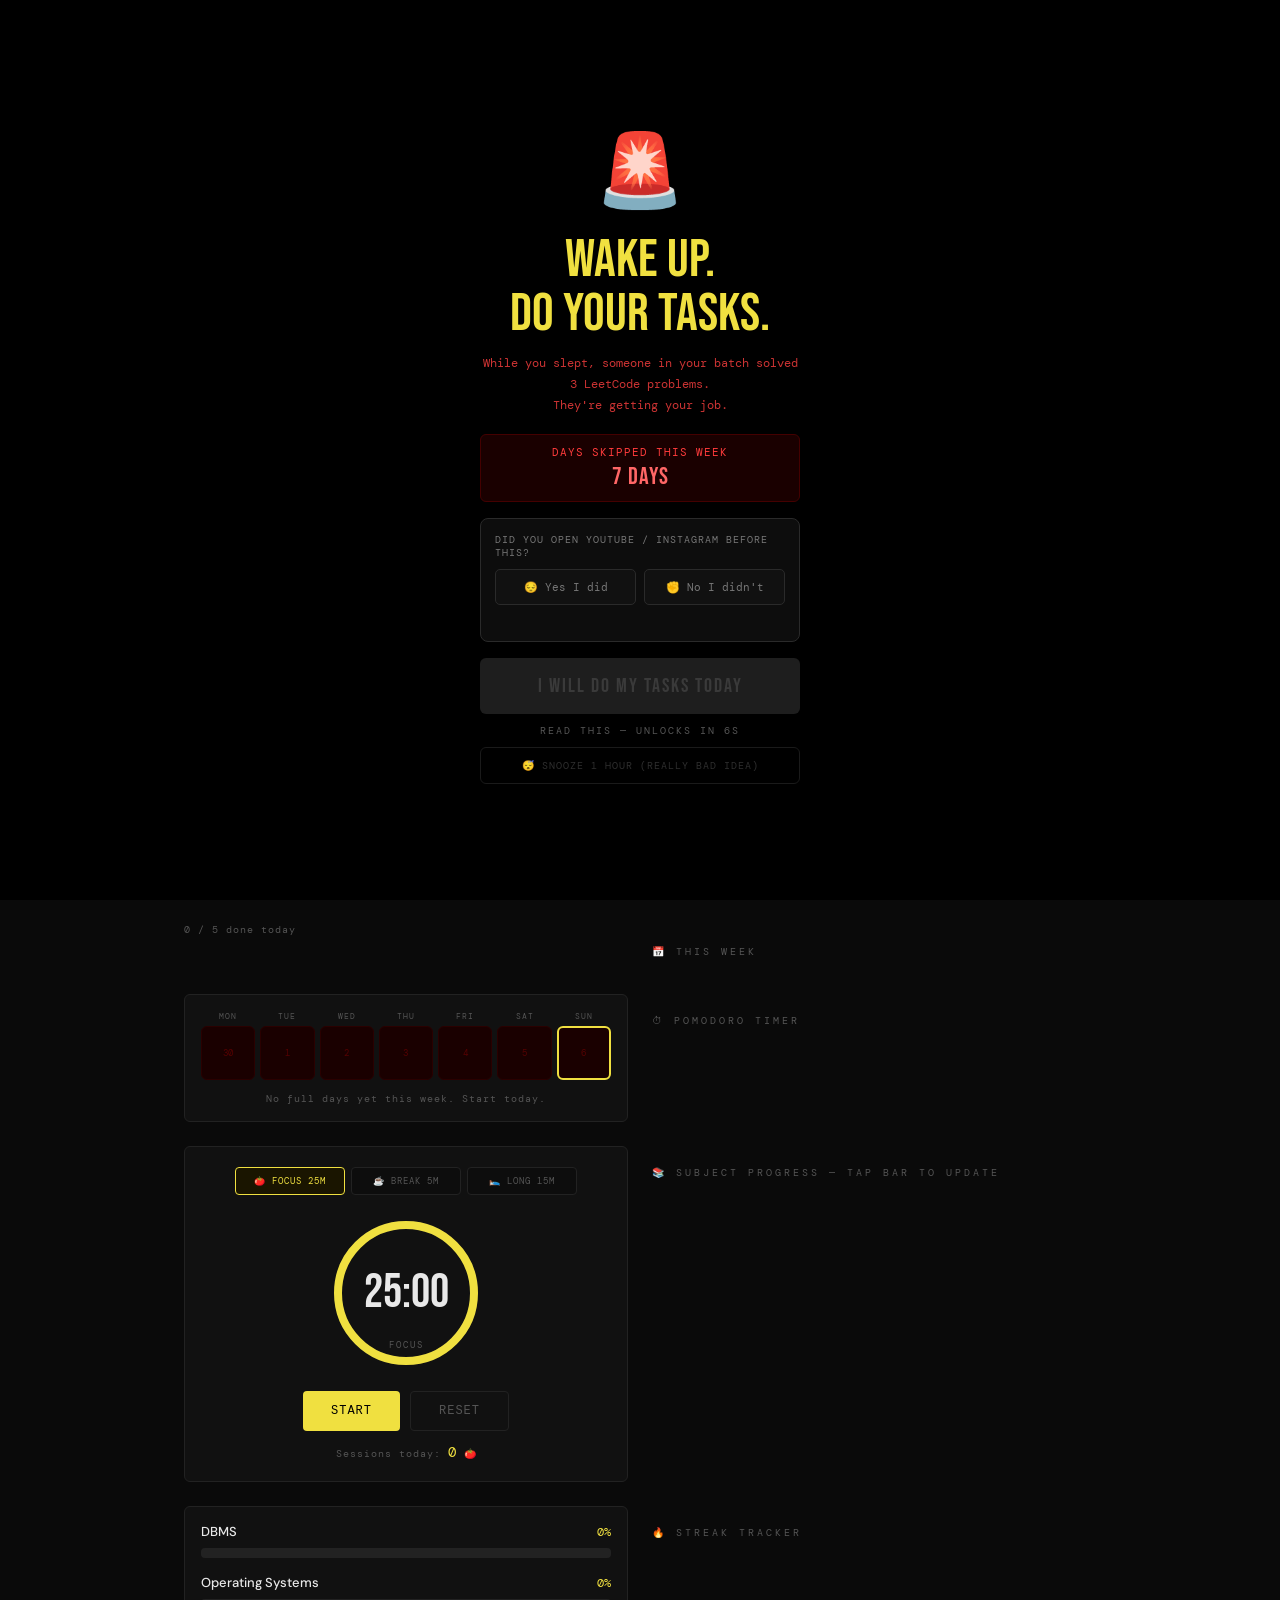
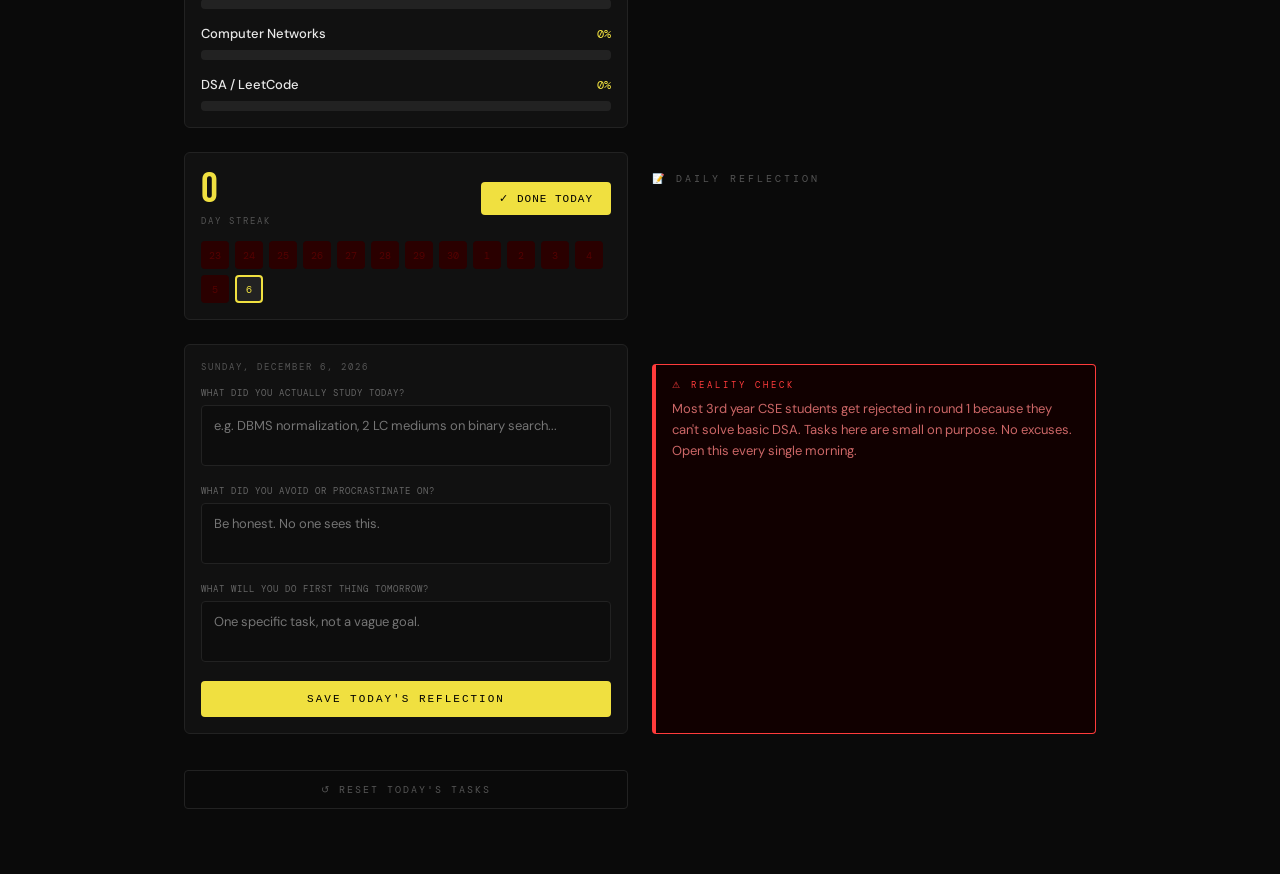
==== commit 5393b1bb: "Update sticky pomodoro drag-resize and layout" ====
--- a/cse_dashboard_2.html
+++ b/cse_dashboard_2.html
@@ -113,13 +113,15 @@
 
   /* STICKY MINI POMODORO */
   #pomoFloat {
-    position:fixed; top:16px; left:16px; z-index:9000;
+    position:fixed; top:16px; right:16px; z-index:9000;
     background:#111; border:1px solid var(--border);
     border-radius:10px; padding:10px 12px;
     display:none; flex-direction:column; align-items:center;
     gap:6px; min-width:110px;
     box-shadow:0 4px 24px rgba(0,0,0,0.7);
     transition:border-color 0.3s;
+    cursor:move;
+    touch-action:none;
   }
   #pomoFloat.running { border-color:var(--accent); }
   #pomoFloat.break-running { border-color:var(--green); }
@@ -130,11 +132,13 @@
   .pf-start { background:var(--accent); color:#000; }
   .pf-start.paused { background:#1a1500; border:1px solid var(--accent); color:var(--accent); }
   .pf-reset { background:transparent; border:1px solid var(--border); color:var(--muted); }
-  .pf-ring-wrap { position:relative; width:56px; height:56px; }
+  .pf-ring-wrap { position:relative; width:var(--pf-size,125px); height:var(--pf-size,125px); }
+  .pf-ring-wrap svg { width:100%; height:100%; }
   .pf-ring-bg { fill:none; stroke:var(--border); stroke-width:5; }
-  .pf-ring-fg { fill:none; stroke:var(--accent); stroke-width:5; stroke-linecap:round; transition:stroke-dashoffset 1s linear, stroke 0.3s; transform:rotate(-90deg); transform-origin:28px 28px; }
+  .pf-ring-fg { fill:none; stroke:#ff4b4b; stroke-width:5; stroke-linecap:round; transition:stroke-dashoffset 1s linear, stroke 0.3s; transform:rotate(-90deg); transform-origin:28px 28px; }
   .pf-ring-fg.break-color { stroke:var(--green); }
   .pf-ring-time { position:absolute; top:50%; left:50%; transform:translate(-50%,-50%); font-family:'Bebas Neue',sans-serif; font-size:14px; color:var(--text); white-space:nowrap; }
+  .pf-resize { position:absolute; left:4px; bottom:4px; width:12px; height:12px; border-left:2px solid var(--border); border-bottom:2px solid var(--border); cursor:sw-resize; opacity:0.6; }
 
   /* POMODORO SECTION (full) */
   .pomo-card { background:var(--card); border:1px solid var(--border); border-radius:6px; padding:20px 16px; margin-top:8px; text-align:center; }
@@ -199,6 +203,35 @@
   .rh-entry-date { font-family:'DM Mono',monospace; font-size:9px; color:var(--muted); margin-bottom:6px; }
   .rh-entry-row { font-size:12px; color:#777; line-height:1.5; margin-top:3px; }
   .rh-entry-row b { font-family:'DM Mono',monospace; font-size:8px; color:#444; letter-spacing:1px; text-transform:uppercase; font-weight:normal; }
+
+  /* DESKTOP LAYOUT */
+  @media (min-width: 1024px) {
+    body {
+      max-width:960px;
+      margin:24px auto;
+      padding:0 24px 40px;
+      width:auto;
+      height:auto;
+      overflow:auto;
+    }
+    #mainContent {
+      display:grid;
+      grid-template-columns:repeat(2,minmax(0,1fr));
+      gap:16px 24px;
+    }
+    .goal-card,
+    .week-card,
+    .pomo-card,
+    .subject-card,
+    .streak-section,
+    .reflection-card,
+    .reality,
+    .install-banner,
+    .notif-banner,
+    .reset-btn {
+      width:100%;
+    }
+  }
 </style>
 </head>
 <body>
@@ -229,11 +262,12 @@
 <!-- STICKY MINI POMODORO -->
 <div id="pomoFloat">
   <div class="pf-ring-wrap">
-    <svg viewBox="0 0 56 56" width="56" height="56">
+    <svg viewBox="0 0 56 56" width="125" height="125">
       <circle class="pf-ring-bg" cx="28" cy="28" r="23"/>
       <circle class="pf-ring-fg" id="pfRing" cx="28" cy="28" r="23" stroke-dasharray="144.5" stroke-dashoffset="0"/>
     </svg>
     <div class="pf-ring-time" id="pfTime">25:00</div>
+    <div class="pf-resize"></div>
   </div>
   <div class="pf-label" id="pfLabel">FOCUS</div>
   <div class="pf-btns">
@@ -244,7 +278,9 @@
 
 <!-- MAIN DASHBOARD -->
 <div id="mainContent">
-  <div class="banner">⚡ Placements in <span class="countdown-val" id="countdownDays">—</span> days &nbsp;|&nbsp; Act like it</div>
+  <div class="banner">
+    ⚡ Placements in <span class="countdown-val" id="countdownDays">—</span> days &nbsp;|&nbsp; Act like it
+  </div>
   <div class="header">
     <h1>YOUR<br><span>DAILY</span><br>MISSION</h1>
     <div class="date" id="todayDate">—</div>
@@ -402,6 +438,7 @@
   const TASKS_KEY='cse_tasks', STREAK_KEY='cse_streak', LAST_DATE_KEY='cse_last_date';
   const STREAK_LOG_KEY='cse_streak_log', SNOOZE_KEY='cse_snooze_until';
   const SUBJ_KEY='cse_subjects', REFLECT_KEY='cse_reflections', POMO_KEY='cse_pomo';
+  const DEV_BYPASS_KEY='cse_dev_bypass_slap';
 
   const QUOTES = [
     "While you slept, someone in your batch solved 3 LeetCode problems.\nThey're getting your job.",
@@ -472,6 +509,17 @@
 
   // SLAP SCREEN
   function initSlapScreen(){
+    // Dev/admin bypass: set localStorage.setItem('cse_dev_bypass_slap','1') to skip slap screen
+    try{
+      if(localStorage.getItem(DEV_BYPASS_KEY)==='1'){
+        document.getElementById('slapScreen').style.display='none';
+        document.getElementById('mainContent').style.display='block';
+        document.getElementById('pomoFloat').style.display='flex';
+        renderMissedBanner();
+        return;
+      }
+    }catch(e){}
+
     const snooze=localStorage.getItem(SNOOZE_KEY);
     if(snooze&&Date.now()<parseInt(snooze)){
       document.getElementById('slapScreen').style.display='none';
@@ -624,6 +672,61 @@
     fl.classList.toggle('break-running',pomoRunning&&pomoMode!=='focus');
     const pfBtn=document.getElementById('pfStartBtn');
     if(pfBtn){pfBtn.textContent=pomoRunning?'PAUSE':'START';pfBtn.classList.toggle('paused',!pomoRunning&&pomoRemaining<pomoTotal);}
+  }
+
+  // Sticky pomodoro drag + resize
+  function initPomoFloatDrag(){
+    const float=document.getElementById('pomoFloat');
+    if(!float)return;
+    let mode=null; // 'move' or 'resize'
+    let startX=0,startY=0,startLeft=0,startTop=0,startSize=0;
+    const sizeVar='--pf-size';
+
+    function pointerDown(e){
+      if(e.button!==0 && e.pointerType!=='touch')return;
+      const target=e.target;
+      mode=target.classList.contains('pf-resize')?'resize':'move';
+      const rect=float.getBoundingClientRect();
+      const cs=getComputedStyle(float);
+      if(cs.right!=='auto'){
+        float.style.left=rect.left+'px';
+        float.style.top=rect.top+'px';
+        float.style.right='auto';
+      }
+      startX=e.clientX;startY=e.clientY;
+      startLeft=rect.left;startTop=rect.top;
+      const rootStyle=getComputedStyle(document.documentElement);
+      const currentSize=parseFloat(rootStyle.getPropertyValue(sizeVar))||rect.width;
+      startSize=currentSize;
+      float.setPointerCapture(e.pointerId);
+      e.preventDefault();
+    }
+
+    function pointerMove(e){
+      if(!mode)return;
+      const dx=e.clientX-startX,dy=e.clientY-startY;
+      if(mode==='move'){
+        float.style.left=startLeft+dx+'px';
+        float.style.top=startTop+dy+'px';
+      }else if(mode==='resize'){
+        // Bottom-left handle: dragging down makes it bigger,
+        // dragging up makes it smaller. Horizontal movement is ignored.
+        const delta=dy; // down (dy>0) -> positive -> larger
+        const newSize=Math.max(80,Math.min(220,startSize+delta));
+        document.documentElement.style.setProperty(sizeVar,newSize+'px');
+      }
+    }
+
+    function pointerUp(e){
+      if(!mode)return;
+      mode=null;
+      try{float.releasePointerCapture(e.pointerId);}catch(_){}
+    }
+
+    float.addEventListener('pointerdown',pointerDown);
+    float.addEventListener('pointermove',pointerMove);
+    float.addEventListener('pointerup',pointerUp);
+    float.addEventListener('pointercancel',pointerUp);
   }
   function togglePomo(){
     if(pomoRunning){
@@ -840,6 +943,7 @@
   updatePomoDisplay();
   initTaskAccessibility();
   initSlapScreen();
+  initPomoFloatDrag();
 </script>
 </body>
 </html>
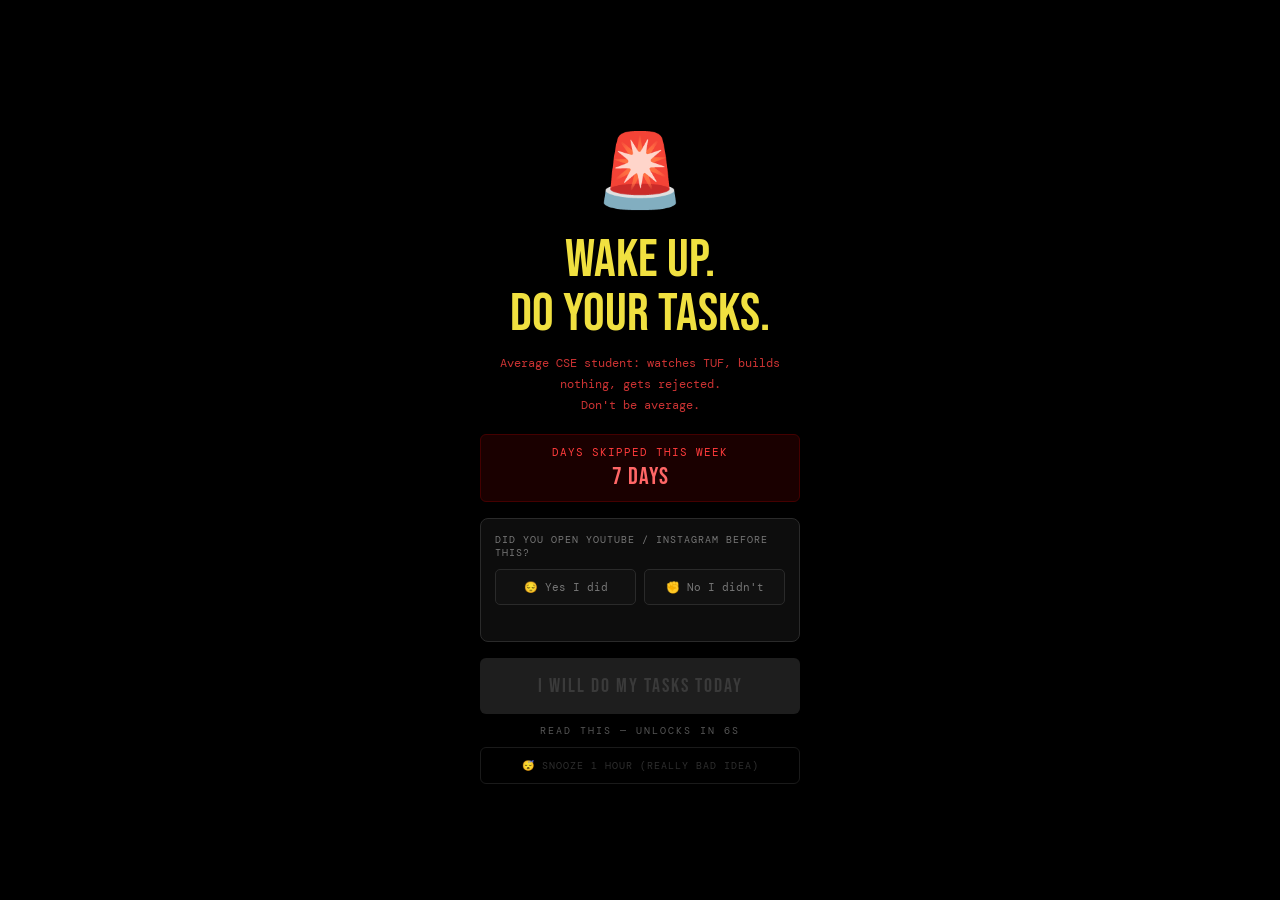
==== commit d29494c6: "Layout: grid hero sections" ====
--- a/cse_dashboard_2.html
+++ b/cse_dashboard_2.html
@@ -55,7 +55,7 @@
 
   /* MAIN */
   #mainContent { display:none; }
-  .banner { background:var(--accent); color:#0a0a0a; text-align:center; padding:10px; font-family:'DM Mono',monospace; font-size:11px; font-weight:500; letter-spacing:2px; text-transform:uppercase; margin-bottom:24px; border-radius:4px; }
+  .banner { background:var(--accent); color:#0a0a0a; text-align:center; padding:6px 10px; font-family:'DM Mono',monospace; font-size:10px; font-weight:500; letter-spacing:2px; text-transform:uppercase; margin-bottom:16px; border-radius:4px; }
   .countdown-val { font-family:'Bebas Neue',sans-serif; font-size:15px; }
   .header { margin-bottom:20px; }
   .header h1 { font-family:'Bebas Neue',sans-serif; font-size:clamp(42px,12vw,64px); line-height:0.9; color:var(--text); }
@@ -68,6 +68,14 @@
   .goal-label { font-family:'DM Mono',monospace; font-size:9px; letter-spacing:3px; color:var(--accent); text-transform:uppercase; margin-bottom:8px; }
   .goal-text { font-size:14px; line-height:1.6; color:var(--text); }
   .goal-text strong { color:var(--accent); }
+  /* Generic tile wrapper so each section sits in a box */
+  .tile {
+    border:1px solid var(--border);
+    border-radius:8px;
+    padding:16px 18px 18px;
+    background:#050505;
+  }
+  .tile + .tile { margin-top:18px; }
   .section-title { font-family:'DM Mono',monospace; font-size:10px; letter-spacing:3px; color:var(--muted); text-transform:uppercase; margin-bottom:12px; margin-top:28px; }
   .task { background:var(--card); border:1px solid var(--border); border-radius:6px; padding:16px; margin-bottom:10px; display:flex; align-items:flex-start; gap:14px; cursor:pointer; transition:border-color 0.2s,background 0.2s; -webkit-tap-highlight-color:transparent; user-select:none; animation:fadeIn 0.3s ease both; }
   .task.done { background:#0d1a0f; border-color:#1a3320; }
@@ -146,12 +154,17 @@
   .pomo-mode-btn { flex:1; max-width:110px; padding:7px 4px; border-radius:4px; border:1px solid var(--border); background:#0d0d0d; font-family:'DM Mono',monospace; font-size:9px; letter-spacing:1px; color:var(--muted); cursor:pointer; text-transform:uppercase; transition:all 0.2s; }
   .pomo-mode-btn.active { background:#1a1500; border-color:var(--accent); color:var(--accent); }
   .pomo-mode-btn.break-active { background:#0d1a0f; border-color:var(--green); color:var(--green); }
-  .pomo-ring-wrap { position:relative; width:160px; height:160px; margin:0 auto 18px; }
+  .pomo-ring-wrap {
+    position:relative;
+    width:min(180px,70%);
+    aspect-ratio:1/1;
+    margin:0 auto 18px;
+  }
   .pomo-ring-bg { fill:none; stroke:var(--border); stroke-width:8; }
   .pomo-ring-fg { fill:none; stroke:var(--accent); stroke-width:8; stroke-linecap:round; transition:stroke-dashoffset 1s linear, stroke 0.3s; transform:rotate(-90deg); transform-origin:80px 80px; }
   .pomo-ring-fg.break-color { stroke:var(--green); }
-  .pomo-time { position:absolute; top:50%; left:50%; transform:translate(-50%,-50%); font-family:'Bebas Neue',sans-serif; font-size:48px; color:var(--text); line-height:1; }
-  .pomo-label { position:absolute; bottom:22px; left:50%; transform:translateX(-50%); font-family:'DM Mono',monospace; font-size:9px; letter-spacing:2px; color:var(--muted); text-transform:uppercase; white-space:nowrap; }
+  .pomo-time { position:absolute; top:50%; left:50%; transform:translate(-50%,-50%); font-family:'Bebas Neue',sans-serif; font-size:clamp(28px,6vw,48px); color:var(--text); line-height:1; }
+  .pomo-label { position:absolute; bottom:10%; left:50%; transform:translateX(-50%); font-family:'DM Mono',monospace; font-size:9px; letter-spacing:2px; color:var(--muted); text-transform:uppercase; white-space:nowrap; }
   .pomo-btns { display:flex; gap:10px; justify-content:center; margin-bottom:12px; }
   .pomo-btn { padding:12px 28px; border-radius:4px; border:none; font-family:'DM Mono',monospace; font-size:12px; font-weight:500; letter-spacing:1px; text-transform:uppercase; cursor:pointer; transition:all 0.2s; }
   .pomo-start { background:var(--accent); color:#000; }
@@ -204,33 +217,52 @@
   .rh-entry-row { font-size:12px; color:#777; line-height:1.5; margin-top:3px; }
   .rh-entry-row b { font-family:'DM Mono',monospace; font-size:8px; color:#444; letter-spacing:1px; text-transform:uppercase; font-weight:normal; }
 
-  /* DESKTOP LAYOUT */
+  /* Temporarily hide header, missed banner and goal card */
+  .header,
+  .missed-banner,
+  .goal-card {
+    display:none !important;
+  }
+
+  /* DESKTOP LAYOUT – full-viewport hero with tiled grid */
   @media (min-width: 1024px) {
     body {
-      max-width:960px;
-      margin:24px auto;
-      padding:0 24px 40px;
-      width:auto;
-      height:auto;
+      max-width:none;
+      margin:0;
+      padding:0;
+      width:100vw;
+      height:100vh;
+      overflow:hidden;
+    }
+    #mainContent {
+      display:grid !important;
+      grid-template-columns:repeat(3,minmax(0,1fr));
+      grid-auto-rows:minmax(260px,1fr);
+      gap:20px;
+      padding:24px 40px 32px;
+      box-sizing:border-box;
+      height:100vh;
+      width:100vw;
+      overflow-y:auto;
+    }
+    /* Banner across all columns on first row -- keep slim */
+    .banner {
+      grid-column:1 / 4;
+      align-self:start;
+      padding:8px 12px;
+      margin-bottom:12px;
+    }
+    /* All tiles behave like cards inside the grid */
+    .tile {
+      width:100%;
+      height:100%;
       overflow:auto;
     }
-    #mainContent {
-      display:grid;
-      grid-template-columns:repeat(2,minmax(0,1fr));
-      gap:16px 24px;
-    }
-    .goal-card,
-    .week-card,
-    .pomo-card,
-    .subject-card,
-    .streak-section,
-    .reflection-card,
-    .reality,
-    .install-banner,
-    .notif-banner,
-    .reset-btn {
-      width:100%;
-    }
+    /* In grid mode we don't want staggered vertical margins between tiles */
+    .tile + .tile {
+      margin-top:0;
+    }
+    .tile .section-title { margin-top:0; }
   }
 </style>
 </head>
@@ -299,8 +331,9 @@
   </div>
 
   <!-- TASKS -->
-  <div class="section-title">📋 Today's Tasks — tap to complete</div>
-  <div id="taskList">
+  <div class="tile tile-tasks">
+    <div class="section-title">📋 Today's Tasks — tap to complete</div>
+    <div id="taskList">
     <div class="task" data-id="0" onclick="toggleTask(0)">
       <div class="checkbox" id="cb0"></div>
       <div class="task-body">
@@ -336,43 +369,49 @@
         <div class="task-desc">Bad CGPA closes doors too. Don't let it slip.</div>
       </div>
     </div>
-  </div>
-  <div class="progress-bar-wrap"><div class="progress-bar" id="progressBar" style="width:0%"></div></div>
-  <div class="progress-label" id="progressLabel">0 / 5 done today</div>
+    </div>
+    <div class="progress-bar-wrap"><div class="progress-bar" id="progressBar" style="width:0%"></div></div>
+    <div class="progress-label" id="progressLabel">0 / 5 done today</div>
+  </div>
 
   <!-- WEEK VIEW -->
-  <div class="section-title">📅 This Week</div>
-  <div class="week-card">
-    <div class="week-grid" id="weekGrid"></div>
-    <div class="week-summary" id="weekSummary"></div>
+  <div class="tile tile-week">
+    <div class="section-title">📅 This Week</div>
+    <div class="week-card">
+      <div class="week-grid" id="weekGrid"></div>
+      <div class="week-summary" id="weekSummary"></div>
+    </div>
   </div>
 
   <!-- POMODORO -->
-  <div class="section-title">⏱ Pomodoro Timer</div>
-  <div class="pomo-card">
+  <div class="tile tile-pomo">
+    <div class="section-title">⏱ Pomodoro Timer</div>
+    <div class="pomo-card">
     <div class="pomo-mode-row">
       <button class="pomo-mode-btn active" id="btn-focus" onclick="setPomoMode('focus')">🍅 Focus 25m</button>
       <button class="pomo-mode-btn" id="btn-short" onclick="setPomoMode('short')">☕ Break 5m</button>
       <button class="pomo-mode-btn" id="btn-long" onclick="setPomoMode('long')">🛌 Long 15m</button>
     </div>
     <div class="pomo-ring-wrap">
-      <svg viewBox="0 0 160 160" width="160" height="160">
+      <svg viewBox="0 0 160 160" width="100%" height="100%">
         <circle class="pomo-ring-bg" cx="80" cy="80" r="68"/>
         <circle class="pomo-ring-fg" id="pomoRing" cx="80" cy="80" r="68" stroke-dasharray="427" stroke-dashoffset="0"/>
       </svg>
       <div class="pomo-time" id="pomoTime">25:00</div>
       <div class="pomo-label" id="pomoModeLabel">FOCUS</div>
     </div>
-    <div class="pomo-btns">
-      <button class="pomo-btn pomo-start" id="pomoStartBtn" onclick="togglePomo()">START</button>
-      <button class="pomo-btn pomo-reset" onclick="resetPomo()">RESET</button>
-    </div>
-    <div class="pomo-sessions">Sessions today: <span id="pomoSessions">0</span> 🍅</div>
+      <div class="pomo-btns">
+        <button class="pomo-btn pomo-start" id="pomoStartBtn" onclick="togglePomo()">START</button>
+        <button class="pomo-btn pomo-reset" onclick="resetPomo()">RESET</button>
+      </div>
+      <div class="pomo-sessions">Sessions today: <span id="pomoSessions">0</span> 🍅</div>
+    </div>
   </div>
 
   <!-- SUBJECT TRACKER -->
-  <div class="section-title">📚 Subject Progress — tap bar to update</div>
-  <div class="subject-card">
+  <div class="tile tile-subjects">
+    <div class="section-title">📚 Subject Progress — tap bar to update</div>
+    <div class="subject-card">
     <div class="subject-row">
       <div class="subject-top"><div class="subject-name">DBMS</div><div class="subject-pct" id="pct-dbms">0%</div></div>
       <div class="subject-bar-wrap" id="wrap-dbms"><div class="subject-bar bar-dbms" id="bar-dbms" style="width:0%"></div></div>
@@ -389,21 +428,25 @@
       <div class="subject-top"><div class="subject-name">DSA / LeetCode</div><div class="subject-pct" id="pct-dsa">0%</div></div>
       <div class="subject-bar-wrap" id="wrap-dsa"><div class="subject-bar bar-dsa" id="bar-dsa" style="width:0%"></div></div>
     </div>
+    </div>
   </div>
 
   <!-- STREAK -->
-  <div class="section-title">🔥 Streak Tracker</div>
-  <div class="streak-section">
-    <div class="streak-top">
-      <div><div class="streak-count" id="streakCount">0</div><div class="streak-label">day streak</div></div>
-      <button class="streak-btn" id="streakBtn" onclick="markToday()">✓ Done Today</button>
-    </div>
-    <div class="streak-dots" id="streakDots"></div>
+  <div class="tile tile-streak">
+    <div class="section-title">🔥 Streak Tracker</div>
+    <div class="streak-section">
+      <div class="streak-top">
+        <div><div class="streak-count" id="streakCount">0</div><div class="streak-label">day streak</div></div>
+        <button class="streak-btn" id="streakBtn" onclick="markToday()">✓ Done Today</button>
+      </div>
+      <div class="streak-dots" id="streakDots"></div>
+    </div>
   </div>
 
   <!-- DAILY REFLECTION -->
-  <div class="section-title">📝 Daily Reflection</div>
-  <div class="reflection-card">
+  <div class="tile tile-reflection">
+    <div class="section-title">📝 Daily Reflection</div>
+    <div class="reflection-card">
     <div class="reflection-date-label" id="reflectionDate">—</div>
     <div class="reflection-q">What did you actually study today?</div>
     <textarea class="reflection-input" id="ref1" placeholder="e.g. DBMS normalization, 2 LC mediums on binary search..." rows="2"></textarea>
@@ -411,27 +454,30 @@
     <textarea class="reflection-input" id="ref2" placeholder="Be honest. No one sees this." rows="2"></textarea>
     <div class="reflection-q">What will you do first thing tomorrow?</div>
     <textarea class="reflection-input" id="ref3" placeholder="One specific task, not a vague goal." rows="2"></textarea>
-    <button class="reflection-save" onclick="saveReflection()">SAVE TODAY'S REFLECTION</button>
-    <div class="reflection-saved" id="reflectionSaved">✓ Saved. Same time tomorrow.</div>
-    <div class="reflection-history" id="reflectionHistory">
-      <div class="rh-title">Past Reflections</div>
-      <div id="reflectionList"></div>
-    </div>
-  </div>
-
-  <div class="reality">
-    <div class="reality-label">⚠ Reality Check</div>
-    <div class="reality-text">Most 3rd year CSE students get rejected in round 1 because they can't solve basic DSA. Tasks here are small on purpose. No excuses. Open this every single morning.</div>
-  </div>
-  <div class="install-banner" id="installBanner">
-    <div class="install-text">📲 Install as an app → you'll get lock screen reminders.</div>
-    <button class="install-btn" onclick="installPWA()">Add to Home Screen</button>
-  </div>
-  <div class="notif-banner" id="notifBanner">
-    <div class="notif-text">🔔 Allow notifications so this reminds you on your lock screen.</div>
-    <button class="notif-btn" onclick="requestNotifPermission()">Allow Reminders</button>
-  </div>
-  <button class="reset-btn" onclick="resetDay()">↺ Reset Today's Tasks</button>
+      <button class="reflection-save" onclick="saveReflection()">SAVE TODAY'S REFLECTION</button>
+      <div class="reflection-saved" id="reflectionSaved">✓ Saved. Same time tomorrow.</div>
+      <div class="reflection-history" id="reflectionHistory">
+        <div class="rh-title">Past Reflections</div>
+        <div id="reflectionList"></div>
+      </div>
+    </div>
+  </div>
+
+  <div class="tile tile-reality">
+    <div class="reality">
+      <div class="reality-label">⚠ Reality Check</div>
+      <div class="reality-text">Most 3rd year CSE students get rejected in round 1 because they can't solve basic DSA. Tasks here are small on purpose. No excuses. Open this every single morning.</div>
+    </div>
+    <div class="install-banner" id="installBanner">
+      <div class="install-text">📲 Install as an app → you'll get lock screen reminders.</div>
+      <button class="install-btn" onclick="installPWA()">Add to Home Screen</button>
+    </div>
+    <div class="notif-banner" id="notifBanner">
+      <div class="notif-text">🔔 Allow notifications so this reminds you on your lock screen.</div>
+      <button class="notif-btn" onclick="requestNotifPermission()">Allow Reminders</button>
+    </div>
+    <button class="reset-btn" onclick="resetDay()">↺ Reset Today's Tasks</button>
+  </div>
 </div>
 
 <script>
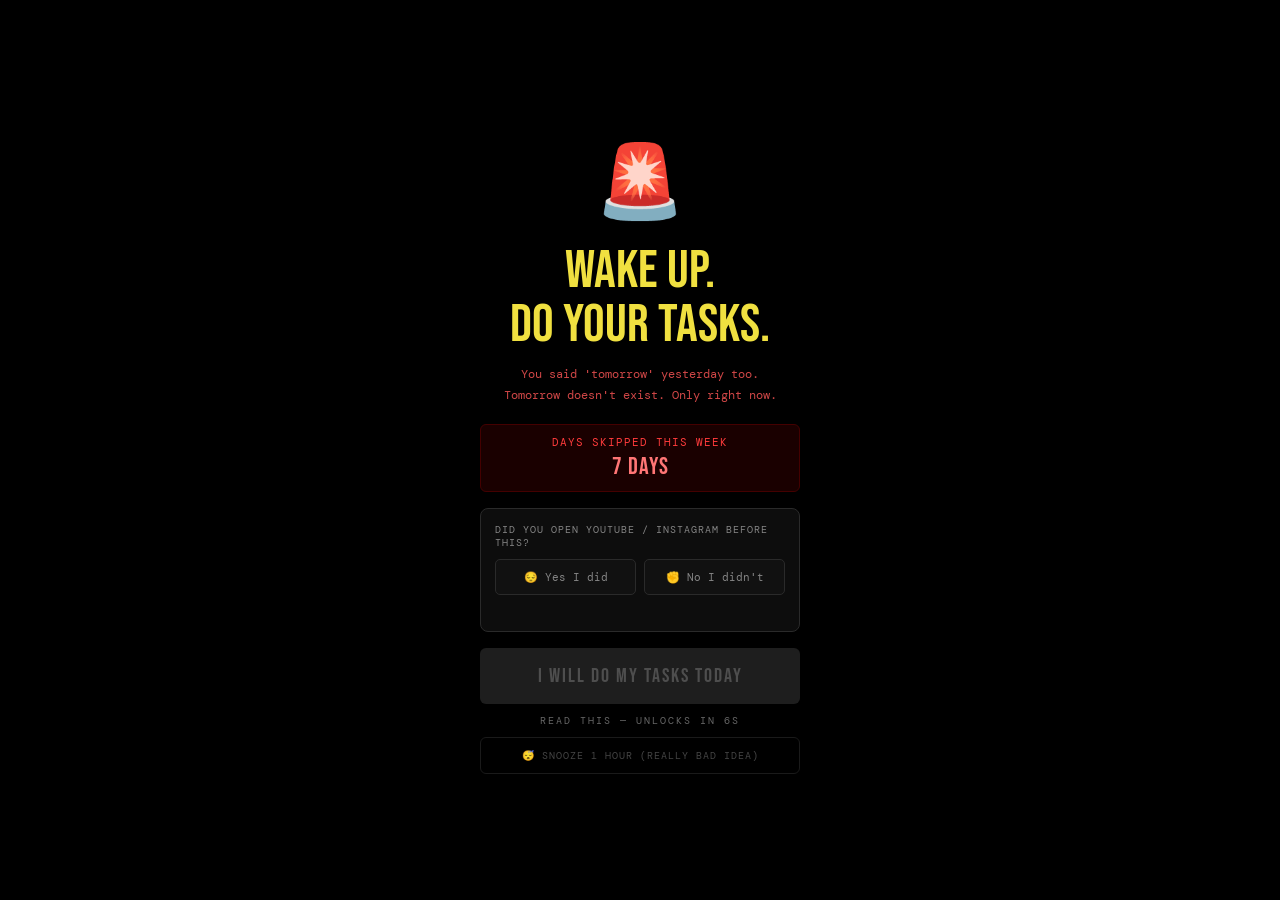
==== commit 0e496c47: "Week UI + selfie proof capture flow" ====
--- a/cse_dashboard_2.html
+++ b/cse_dashboard_2.html
@@ -14,7 +14,8 @@
   :root {
     --bg: #0a0a0a; --card: #111111; --border: #222222;
     --accent: #f0e040; --red: #ff3b3b; --green: #39ff6a;
-    --muted: #555; --text: #e8e8e8; --blue: #6aafff; --purple: #c06aff;
+    --muted: #666666; --text: #ebebeb; --blue: #79b7ff; --purple: #c97aff;
+    --on-light: #161616;
   }
   * { margin:0; padding:0; box-sizing:border-box; }
   body {
@@ -37,25 +38,25 @@
   #slapScreen.flash { animation:flashRed 0.5s infinite; }
   .slap-emoji { font-size:72px; margin-bottom:16px; animation:shakeIcon 0.45s infinite; display:block; }
   .slap-headline { font-family:'Bebas Neue',sans-serif; font-size:clamp(36px,11vw,54px); line-height:1; color:var(--accent); margin-bottom:12px; animation:pulseTxt 1s infinite; }
-  .slap-quote { font-family:'DM Mono',monospace; font-size:12px; color:#cc3333; line-height:1.75; margin-bottom:18px; max-width:320px; white-space:pre-line; }
+  .slap-quote { font-family:'DM Mono',monospace; font-size:12px; color:#d14747; line-height:1.75; margin-bottom:18px; max-width:320px; white-space:pre-line; }
   .slap-missed { background:#1a0000; border:1px solid #440000; border-radius:6px; padding:10px 18px; font-family:'DM Mono',monospace; font-size:11px; color:var(--red); letter-spacing:1px; margin-bottom:16px; width:100%; max-width:320px; }
-  .slap-missed span { font-size:24px; font-family:'Bebas Neue',sans-serif; display:block; margin-top:3px; color:#ff6666; }
+  .slap-missed span { font-size:24px; font-family:'Bebas Neue',sans-serif; display:block; margin-top:3px; color:#ff7575; }
   .honesty-box { background:#0d0d0d; border:1px solid #2a2a2a; border-radius:8px; padding:14px; width:100%; max-width:320px; margin-bottom:16px; text-align:left; }
-  .honesty-q { font-family:'DM Mono',monospace; font-size:10px; color:#777; letter-spacing:1px; text-transform:uppercase; margin-bottom:10px; }
+  .honesty-q { font-family:'DM Mono',monospace; font-size:10px; color:#858585; letter-spacing:1px; text-transform:uppercase; margin-bottom:10px; }
   .honesty-btns { display:flex; gap:8px; }
-  .honesty-btn { flex:1; padding:10px 6px; border-radius:5px; border:1px solid #2a2a2a; background:#111; font-family:'DM Mono',monospace; font-size:11px; color:#777; cursor:pointer; text-align:center; transition:all 0.2s; }
+  .honesty-btn { flex:1; padding:10px 6px; border-radius:5px; border:1px solid #2a2a2a; background:#111; font-family:'DM Mono',monospace; font-size:11px; color:#858585; cursor:pointer; text-align:center; transition:all 0.2s; }
   .honesty-btn.sel-yes { background:#1a0000; border-color:var(--red); color:var(--red); }
   .honesty-btn.sel-no { background:#0d1a0f; border-color:var(--green); color:var(--green); }
-  .honesty-resp { font-family:'DM Mono',monospace; font-size:11px; color:#555; margin-top:8px; line-height:1.6; min-height:14px; }
+  .honesty-resp { font-family:'DM Mono',monospace; font-size:11px; color:#666666; margin-top:8px; line-height:1.6; min-height:14px; }
   .slap-dismiss-wrap { width:100%; max-width:320px; display:flex; flex-direction:column; gap:10px; }
-  .slap-dismiss-btn { width:100%; padding:16px; background:var(--accent); color:#000; border:none; border-radius:6px; font-family:'Bebas Neue',sans-serif; font-size:20px; letter-spacing:2px; cursor:pointer; }
-  .slap-dismiss-btn:disabled { background:#1e1e1e; color:#3a3a3a; cursor:not-allowed; }
+  .slap-dismiss-btn { width:100%; padding:16px; background:var(--accent); color:var(--on-light); border:none; border-radius:6px; font-family:'Bebas Neue',sans-serif; font-size:20px; letter-spacing:2px; cursor:pointer; }
+  .slap-dismiss-btn:disabled { background:#1e1e1e; color:#4e4e4e; cursor:not-allowed; }
   .slap-timer { font-family:'DM Mono',monospace; font-size:10px; color:var(--muted); letter-spacing:2px; text-align:center; text-transform:uppercase; }
-  .slap-snooze { width:100%; padding:11px; background:transparent; border:1px solid #1a1a1a; border-radius:6px; font-family:'DM Mono',monospace; font-size:10px; color:#2e2e2e; letter-spacing:1px; cursor:pointer; text-transform:uppercase; }
+  .slap-snooze { width:100%; padding:11px; background:transparent; border:1px solid #1a1a1a; border-radius:6px; font-family:'DM Mono',monospace; font-size:10px; color:#444444; letter-spacing:1px; cursor:pointer; text-transform:uppercase; }
 
   /* MAIN */
   #mainContent { display:none; }
-  .banner { background:var(--accent); color:#0a0a0a; text-align:center; padding:6px 10px; font-family:'DM Mono',monospace; font-size:10px; font-weight:500; letter-spacing:2px; text-transform:uppercase; margin-bottom:16px; border-radius:4px; }
+  .banner { background:var(--accent); color:var(--on-light); text-align:center; padding:6px 10px; font-family:'DM Mono',monospace; font-size:10px; font-weight:500; letter-spacing:2px; text-transform:uppercase; margin-bottom:16px; border-radius:4px; }
   .countdown-val { font-family:'Bebas Neue',sans-serif; font-size:15px; }
   .header { margin-bottom:20px; }
   .header h1 { font-family:'Bebas Neue',sans-serif; font-size:clamp(42px,12vw,64px); line-height:0.9; color:var(--text); }
@@ -63,7 +64,7 @@
   .header .date { font-family:'DM Mono',monospace; font-size:11px; color:var(--muted); letter-spacing:2px; text-transform:uppercase; margin-top:10px; }
   .missed-banner { background:#1a0000; border:1px solid var(--red); border-left:4px solid var(--red); border-radius:4px; padding:12px 14px; margin-bottom:20px; display:none; }
   .missed-banner-label { font-family:'DM Mono',monospace; font-size:9px; letter-spacing:3px; color:var(--red); text-transform:uppercase; margin-bottom:4px; }
-  .missed-banner-text { font-size:13px; color:#cc5555; line-height:1.5; }
+  .missed-banner-text { font-size:13px; color:#d16a6a; line-height:1.5; }
   .goal-card { border:1px solid var(--accent); border-left:4px solid var(--accent); background:#111; padding:16px; margin-bottom:24px; border-radius:4px; }
   .goal-label { font-family:'DM Mono',monospace; font-size:9px; letter-spacing:3px; color:var(--accent); text-transform:uppercase; margin-bottom:8px; }
   .goal-text { font-size:14px; line-height:1.6; color:var(--text); }
@@ -80,17 +81,17 @@
   .task { background:var(--card); border:1px solid var(--border); border-radius:6px; padding:16px; margin-bottom:10px; display:flex; align-items:flex-start; gap:14px; cursor:pointer; transition:border-color 0.2s,background 0.2s; -webkit-tap-highlight-color:transparent; user-select:none; animation:fadeIn 0.3s ease both; }
   .task.done { background:#0d1a0f; border-color:#1a3320; }
   .task.done .task-title { text-decoration:line-through; color:var(--muted); }
-  .task.done .task-desc { color:#333; }
+  .task.done .task-desc { color:#474747; }
   .checkbox { width:22px; height:22px; border:2px solid var(--border); border-radius:4px; flex-shrink:0; margin-top:1px; display:flex; align-items:center; justify-content:center; transition:all 0.2s; font-size:13px; }
-  .task.done .checkbox { background:var(--green); border-color:var(--green); color:#000; }
+  .task.done .checkbox { background:var(--green); border-color:var(--green); color:var(--on-light); }
   .task-body { flex:1; }
   .task-header { display:flex; align-items:center; justify-content:space-between; margin-bottom:4px; }
   .task-title { font-size:14px; font-weight:500; color:var(--text); transition:color 0.2s; }
   .task-tag { font-family:'DM Mono',monospace; font-size:9px; letter-spacing:1px; padding:2px 7px; border-radius:20px; text-transform:uppercase; flex-shrink:0; }
   .tag-dsa { background:#1a1500; color:var(--accent); border:1px solid #333000; }
-  .tag-core { background:#0d1520; color:#6aafff; border:1px solid #1a3040; }
-  .tag-project { background:#1a0d20; color:#c06aff; border:1px solid #3a1a50; }
-  .task-desc { font-size:12px; color:#666; line-height:1.5; }
+  .tag-core { background:#0d1520; color:#79b7ff; border:1px solid #1a3040; }
+  .tag-project { background:#1a0d20; color:#c97aff; border:1px solid #3a1a50; }
+  .task-desc { font-size:12px; color:#757575; line-height:1.5; }
   .progress-bar-wrap { background:var(--border); border-radius:4px; height:6px; margin-top:14px; overflow:hidden; }
   .progress-bar { height:100%; background:var(--green); border-radius:4px; transition:width 0.5s ease; }
   .progress-label { font-family:'DM Mono',monospace; font-size:10px; color:var(--muted); margin-top:6px; letter-spacing:1px; }
@@ -98,21 +99,21 @@
   .streak-top { display:flex; align-items:center; justify-content:space-between; margin-bottom:14px; }
   .streak-count { font-family:'Bebas Neue',sans-serif; font-size:42px; color:var(--accent); line-height:1; }
   .streak-label { font-family:'DM Mono',monospace; font-size:9px; letter-spacing:2px; color:var(--muted); text-transform:uppercase; margin-top:4px; }
-  .streak-btn { background:var(--accent); color:#000; border:none; padding:10px 18px; font-family:'DM Mono',monospace; font-size:11px; font-weight:500; letter-spacing:1px; text-transform:uppercase; border-radius:4px; cursor:pointer; }
+  .streak-btn { background:var(--accent); color:var(--on-light); border:none; padding:10px 18px; font-family:'DM Mono',monospace; font-size:11px; font-weight:500; letter-spacing:1px; text-transform:uppercase; border-radius:4px; cursor:pointer; }
   .streak-dots { display:flex; gap:6px; flex-wrap:wrap; }
   .dot { width:28px; height:28px; border-radius:4px; background:var(--border); display:flex; align-items:center; justify-content:center; font-size:10px; font-family:'DM Mono',monospace; color:var(--muted); transition:background 0.3s; }
-  .dot.active { background:var(--green); color:#000; }
+  .dot.active { background:var(--green); color:var(--on-light); }
   .dot.today { border:2px solid var(--accent); color:var(--accent); }
-  .dot.missed { background:#2a0000; color:#550000; }
+  .dot.missed { background:#2a0000; color:#ffffff; }
   .reality { border:1px solid var(--red); border-left:4px solid var(--red); background:#110000; padding:14px 16px; margin-top:28px; border-radius:4px; }
   .reality-label { font-family:'DM Mono',monospace; font-size:9px; letter-spacing:3px; color:var(--red); text-transform:uppercase; margin-bottom:8px; }
-  .reality-text { font-size:13px; color:#cc6666; line-height:1.6; }
+  .reality-text { font-size:13px; color:#d17a7a; line-height:1.6; }
   .install-banner { background:#0d1520; border:1px solid #1a3040; border-radius:6px; padding:14px 16px; margin-top:20px; display:none; }
-  .install-text { font-family:'DM Mono',monospace; font-size:11px; color:#6aafff; line-height:1.6; margin-bottom:10px; }
-  .install-btn { background:#6aafff; color:#000; border:none; padding:10px 16px; border-radius:4px; font-family:'DM Mono',monospace; font-size:11px; cursor:pointer; text-transform:uppercase; }
+  .install-text { font-family:'DM Mono',monospace; font-size:11px; color:#79b7ff; line-height:1.6; margin-bottom:10px; }
+  .install-btn { background:#6aafff; color:var(--on-light); border:none; padding:10px 16px; border-radius:4px; font-family:'DM Mono',monospace; font-size:11px; cursor:pointer; text-transform:uppercase; }
   .notif-banner { background:#0d1a10; border:1px solid #1a3a20; border-radius:6px; padding:14px 16px; margin-top:14px; display:none; }
-  .notif-text { font-family:'DM Mono',monospace; font-size:11px; color:#39aa55; line-height:1.6; margin-bottom:10px; }
-  .notif-btn { background:#39ff6a; color:#000; border:none; padding:10px 16px; border-radius:4px; font-family:'DM Mono',monospace; font-size:11px; cursor:pointer; text-transform:uppercase; }
+  .notif-text { font-family:'DM Mono',monospace; font-size:11px; color:#50b66a; line-height:1.6; margin-bottom:10px; }
+  .notif-btn { background:#39ff6a; color:var(--on-light); border:none; padding:10px 16px; border-radius:4px; font-family:'DM Mono',monospace; font-size:11px; cursor:pointer; text-transform:uppercase; }
   .reset-btn { display:block; width:100%; margin-top:20px; background:transparent; border:1px solid var(--border); color:var(--muted); padding:12px; font-family:'DM Mono',monospace; font-size:10px; letter-spacing:2px; text-transform:uppercase; border-radius:4px; cursor:pointer; }
   @keyframes fadeIn { from{opacity:0;transform:translateY(8px)} to{opacity:1;transform:translateY(0)} }
   .task:nth-child(1){animation-delay:0.05s} .task:nth-child(2){animation-delay:0.1s}
@@ -128,8 +129,8 @@
     gap:6px; min-width:110px;
     box-shadow:0 4px 24px rgba(0,0,0,0.7);
     transition:border-color 0.3s;
-    cursor:move;
     touch-action:none;
+    overflow:visible;
   }
   #pomoFloat.running { border-color:var(--accent); }
   #pomoFloat.break-running { border-color:var(--green); }
@@ -137,16 +138,36 @@
   .pf-label { font-family:'DM Mono',monospace; font-size:8px; letter-spacing:2px; color:var(--muted); text-transform:uppercase; }
   .pf-btns { display:flex; gap:5px; width:100%; }
   .pf-btn { flex:1; padding:5px 4px; border-radius:4px; border:none; font-family:'DM Mono',monospace; font-size:9px; letter-spacing:1px; cursor:pointer; text-transform:uppercase; }
-  .pf-start { background:var(--accent); color:#000; }
+  .pf-start { background:var(--accent); color:var(--on-light); }
   .pf-start.paused { background:#1a1500; border:1px solid var(--accent); color:var(--accent); }
   .pf-reset { background:transparent; border:1px solid var(--border); color:var(--muted); }
-  .pf-ring-wrap { position:relative; width:var(--pf-size,125px); height:var(--pf-size,125px); }
+  .pf-ring-wrap { position:relative; width:var(--pf-size,125px); height:var(--pf-size,125px); cursor:move; }
   .pf-ring-wrap svg { width:100%; height:100%; }
   .pf-ring-bg { fill:none; stroke:var(--border); stroke-width:5; }
   .pf-ring-fg { fill:none; stroke:#ff4b4b; stroke-width:5; stroke-linecap:round; transition:stroke-dashoffset 1s linear, stroke 0.3s; transform:rotate(-90deg); transform-origin:28px 28px; }
   .pf-ring-fg.break-color { stroke:var(--green); }
-  .pf-ring-time { position:absolute; top:50%; left:50%; transform:translate(-50%,-50%); font-family:'Bebas Neue',sans-serif; font-size:14px; color:var(--text); white-space:nowrap; }
-  .pf-resize { position:absolute; left:4px; bottom:4px; width:12px; height:12px; border-left:2px solid var(--border); border-bottom:2px solid var(--border); cursor:sw-resize; opacity:0.6; }
+  .pf-ring-time {
+    position:absolute;
+    top:50%;
+    left:50%;
+    transform:translate(-50%,-50%);
+    font-family:'Bebas Neue',sans-serif;
+    font-size:calc(var(--pf-size,125px)*0.24);
+    transition:font-size 0.12s ease-out;
+    color:var(--text);
+    white-space:nowrap;
+  }
+  .pf-resize {
+    position:absolute;
+    left:-1px;
+    bottom:-1px;
+    width:10px;
+    height:10px;
+    border-left:2px solid rgba(255,255,255,0.35);
+    border-bottom:2px solid rgba(255,255,255,0.35);
+    cursor:sw-resize;
+    opacity:0.9;
+  }
 
   /* POMODORO SECTION (full) */
   .pomo-card { background:var(--card); border:1px solid var(--border); border-radius:6px; padding:20px 16px; margin-top:8px; text-align:center; }
@@ -167,7 +188,7 @@
   .pomo-label { position:absolute; bottom:10%; left:50%; transform:translateX(-50%); font-family:'DM Mono',monospace; font-size:9px; letter-spacing:2px; color:var(--muted); text-transform:uppercase; white-space:nowrap; }
   .pomo-btns { display:flex; gap:10px; justify-content:center; margin-bottom:12px; }
   .pomo-btn { padding:12px 28px; border-radius:4px; border:none; font-family:'DM Mono',monospace; font-size:12px; font-weight:500; letter-spacing:1px; text-transform:uppercase; cursor:pointer; transition:all 0.2s; }
-  .pomo-start { background:var(--accent); color:#000; }
+  .pomo-start { background:var(--accent); color:var(--on-light); }
   .pomo-reset { background:transparent; border:1px solid var(--border); color:var(--muted); }
   .pomo-sessions { font-family:'DM Mono',monospace; font-size:10px; color:var(--muted); letter-spacing:1px; }
   .pomo-sessions span { color:var(--accent); font-size:14px; }
@@ -185,26 +206,166 @@
   .bar-os { background:var(--purple); }
   .bar-cn { background:var(--green); }
   .bar-dsa { background:var(--accent); }
-  .subject-hint { font-family:'DM Mono',monospace; font-size:9px; color:#2a2a2a; margin-top:4px; letter-spacing:1px; }
+  .subject-hint { font-family:'DM Mono',monospace; font-size:9px; color:#3f3f3f; margin-top:4px; letter-spacing:1px; }
 
   /* WEEK VIEW */
   .week-card { background:var(--card); border:1px solid var(--border); border-radius:6px; padding:16px; margin-top:8px; }
   .week-grid { display:grid; grid-template-columns:repeat(7,1fr); gap:5px; }
   .week-day { display:flex; flex-direction:column; align-items:center; gap:5px; }
-  .week-day-label { font-family:'DM Mono',monospace; font-size:8px; color:var(--muted); letter-spacing:1px; text-transform:uppercase; }
-  .week-day-dot { width:100%; aspect-ratio:1; border-radius:6px; background:var(--border); display:flex; align-items:center; justify-content:center; font-size:10px; font-family:'DM Mono',monospace; color:var(--muted); flex-direction:column; gap:1px; min-width:34px; }
-  .week-day-dot.full { background:#0d1a0f; border:1px solid #1a3320; color:var(--green); font-size:16px; }
+  .week-day-label { font-family:'DM Mono',monospace; font-size:8px; color:#989898; letter-spacing:1px; text-transform:uppercase; }
+  .week-day-dot { width:100%; aspect-ratio:1; border-radius:6px; background:var(--border); display:flex; align-items:center; justify-content:center; font-size:10px; font-family:'DM Mono',monospace; color:#aaaaaa; flex-direction:column; gap:1px; min-width:34px; }
+  .week-day-dot.full { background:var(--green); border:1px solid var(--green); color:var(--on-light); font-size:16px; }
   .week-day-dot.partial { background:#1a1500; border:1px solid #333000; color:var(--accent); }
-  .week-day-dot.empty { background:#1a0000; border:1px solid #2a0000; color:#550000; font-size:9px; }
+  .week-day-dot.empty { background:#1a0000; border:1px solid #2a0000; color:#ffffff; font-size:9px; }
   .week-day-dot.today-ring { border:2px solid var(--accent) !important; }
-  .week-day-dot.future { background:#0d0d0d; color:#2a2a2a; }
-  .week-summary { font-family:'DM Mono',monospace; font-size:10px; color:var(--muted); margin-top:12px; letter-spacing:1px; text-align:center; }
+  .week-day-dot.full.today-ring { border:2px solid var(--green) !important; }
+  .week-day-dot.full-photo {
+    position:relative;
+    background-size:cover;
+    background-position:center;
+    background-repeat:no-repeat;
+    border:1px solid var(--green);
+    color:#ffffff;
+    overflow:hidden;
+  }
+  .week-day-dot.full-photo::after {
+    content:'PHOTO';
+    position:absolute;
+    right:2px;
+    bottom:2px;
+    font-family:'DM Mono',monospace;
+    font-size:6px;
+    letter-spacing:0.5px;
+    padding:1px 3px;
+    border-radius:3px;
+    background:rgba(0,0,0,0.55);
+    color:#ffffff;
+  }
+  .week-day-dot.future { background:#0d0d0d; color:#585858; }
+  .week-summary { font-family:'DM Mono',monospace; font-size:10px; color:#989898; margin-top:12px; letter-spacing:1px; text-align:center; }
   .week-summary b { color:var(--accent); font-weight:normal; }
+
+  /* WEEK PHOTO CHOICE MODAL */
+  #weekPhotoChoiceModal {
+    position:fixed;
+    inset:0;
+    z-index:11950;
+    background:rgba(0,0,0,0.7);
+    display:none;
+    align-items:center;
+    justify-content:center;
+    padding:16px;
+  }
+  .wpc-card {
+    width:min(360px,100%);
+    background:#0f0f0f;
+    border:1px solid #2a2a2a;
+    border-radius:10px;
+    padding:14px;
+  }
+  .wpc-title {
+    font-family:'DM Mono',monospace;
+    font-size:11px;
+    letter-spacing:1px;
+    color:#d0d0d0;
+    margin-bottom:6px;
+    text-align:center;
+  }
+  .wpc-sub {
+    font-family:'DM Mono',monospace;
+    font-size:9px;
+    letter-spacing:1px;
+    color:#8f8f8f;
+    text-align:center;
+    margin-bottom:12px;
+    text-transform:uppercase;
+  }
+  .wpc-actions {
+    display:flex;
+    gap:8px;
+  }
+  .wpc-btn {
+    flex:1;
+    padding:10px;
+    border-radius:6px;
+    border:1px solid #2a2a2a;
+    background:#121212;
+    color:#d0d0d0;
+    font-family:'DM Mono',monospace;
+    font-size:10px;
+    letter-spacing:1px;
+    text-transform:uppercase;
+    cursor:pointer;
+  }
+  .wpc-btn.add {
+    background:var(--green);
+    color:var(--on-light);
+    border-color:var(--green);
+  }
+
+  /* WEEK PHOTO CAMERA MODAL */
+  #weekPhotoModal {
+    position:fixed;
+    inset:0;
+    z-index:12000;
+    background:rgba(0,0,0,0.88);
+    display:none;
+    align-items:center;
+    justify-content:center;
+    padding:16px;
+  }
+  .wpm-card {
+    width:min(420px,100%);
+    background:#0f0f0f;
+    border:1px solid #2a2a2a;
+    border-radius:10px;
+    padding:12px;
+  }
+  .wpm-title {
+    font-family:'DM Mono',monospace;
+    font-size:10px;
+    letter-spacing:2px;
+    color:#b0b0b0;
+    text-transform:uppercase;
+    margin-bottom:10px;
+    text-align:center;
+  }
+  #weekPhotoVideo {
+    width:100%;
+    aspect-ratio:3/4;
+    object-fit:cover;
+    border-radius:8px;
+    background:#000;
+    border:1px solid #222;
+  }
+  .wpm-actions {
+    display:flex;
+    gap:10px;
+    margin-top:10px;
+  }
+  .wpm-btn {
+    flex:1;
+    padding:10px;
+    border-radius:6px;
+    border:1px solid #2a2a2a;
+    background:#111;
+    color:#c8c8c8;
+    font-family:'DM Mono',monospace;
+    font-size:11px;
+    letter-spacing:1px;
+    text-transform:uppercase;
+    cursor:pointer;
+  }
+  .wpm-btn.capture {
+    background:var(--green);
+    color:var(--on-light);
+    border-color:var(--green);
+  }
 
   /* DAILY REFLECTION */
   .reflection-card { background:var(--card); border:1px solid var(--border); border-radius:6px; padding:16px; margin-top:8px; }
   .reflection-date-label { font-family:'DM Mono',monospace; font-size:9px; color:var(--muted); letter-spacing:2px; text-transform:uppercase; margin-bottom:14px; }
-  .reflection-q { font-family:'DM Mono',monospace; font-size:9px; color:#666; letter-spacing:1px; text-transform:uppercase; margin-bottom:6px; margin-top:14px; }
+  .reflection-q { font-family:'DM Mono',monospace; font-size:9px; color:#757575; letter-spacing:1px; text-transform:uppercase; margin-bottom:6px; margin-top:14px; }
   .reflection-q:first-of-type { margin-top:0; }
   .reflection-input { width:100%; background:#0d0d0d; border:1px solid var(--border); border-radius:4px; padding:10px 12px; font-family:'DM Sans',sans-serif; font-size:13px; color:var(--text); resize:none; line-height:1.5; min-height:58px; outline:none; transition:border-color 0.2s; }
   .reflection-input:focus { border-color:#333; }
@@ -214,8 +375,8 @@
   .rh-title { font-family:'DM Mono',monospace; font-size:9px; color:var(--muted); letter-spacing:2px; text-transform:uppercase; margin-bottom:10px; }
   .rh-entry { background:#0d0d0d; border:1px solid var(--border); border-radius:4px; padding:10px 12px; margin-bottom:8px; }
   .rh-entry-date { font-family:'DM Mono',monospace; font-size:9px; color:var(--muted); margin-bottom:6px; }
-  .rh-entry-row { font-size:12px; color:#777; line-height:1.5; margin-top:3px; }
-  .rh-entry-row b { font-family:'DM Mono',monospace; font-size:8px; color:#444; letter-spacing:1px; text-transform:uppercase; font-weight:normal; }
+  .rh-entry-row { font-size:12px; color:#858585; line-height:1.5; margin-top:3px; }
+  .rh-entry-row b { font-family:'DM Mono',monospace; font-size:8px; color:#565656; letter-spacing:1px; text-transform:uppercase; font-weight:normal; }
 
   /* Temporarily hide header, missed banner and goal card */
   .header,
@@ -299,12 +460,34 @@
       <circle class="pf-ring-fg" id="pfRing" cx="28" cy="28" r="23" stroke-dasharray="144.5" stroke-dashoffset="0"/>
     </svg>
     <div class="pf-ring-time" id="pfTime">25:00</div>
-    <div class="pf-resize"></div>
-  </div>
+  </div>
+  <div class="pf-resize"></div>
   <div class="pf-label" id="pfLabel">FOCUS</div>
   <div class="pf-btns">
     <button class="pf-btn pf-start" id="pfStartBtn" onclick="togglePomo()">START</button>
     <button class="pf-btn pf-reset" onclick="resetPomo()">↺</button>
+  </div>
+</div>
+
+<div id="weekPhotoChoiceModal">
+  <div class="wpc-card">
+    <div class="wpc-title">Today marked done</div>
+    <div class="wpc-sub">Add selfie proof or keep green tick</div>
+    <div class="wpc-actions">
+      <button type="button" class="wpc-btn" id="weekKeepTickBtn">Keep Tick</button>
+      <button type="button" class="wpc-btn add" id="weekAddSelfieBtn">Add Selfie</button>
+    </div>
+  </div>
+</div>
+
+<div id="weekPhotoModal">
+  <div class="wpm-card">
+    <div class="wpm-title">Selfie Proof</div>
+    <video id="weekPhotoVideo" autoplay playsinline muted></video>
+    <div class="wpm-actions">
+      <button type="button" class="wpm-btn" id="weekPhotoCancelBtn">Cancel</button>
+      <button type="button" class="wpm-btn capture" id="weekPhotoCaptureBtn">Capture</button>
+    </div>
   </div>
 </div>
 
@@ -484,7 +667,11 @@
   const TASKS_KEY='cse_tasks', STREAK_KEY='cse_streak', LAST_DATE_KEY='cse_last_date';
   const STREAK_LOG_KEY='cse_streak_log', SNOOZE_KEY='cse_snooze_until';
   const SUBJ_KEY='cse_subjects', REFLECT_KEY='cse_reflections', POMO_KEY='cse_pomo';
+  const WEEK_PHOTO_KEY='cse_week_photos';
   const DEV_BYPASS_KEY='cse_dev_bypass_slap';
+  let pendingWeekPhotoDate=null;
+  let pendingWeekChoiceDate=null;
+  let weekPhotoStream=null;
 
   const QUOTES = [
     "While you slept, someone in your batch solved 3 LeetCode problems.\nThey're getting your job.",
@@ -651,9 +838,79 @@
   }
 
   // WEEK VIEW
+  function loadWeekPhotos(){
+    try{return JSON.parse(localStorage.getItem(WEEK_PHOTO_KEY))||{};}catch{return{};}
+  }
+  function saveWeekPhotos(v){
+    localStorage.setItem(WEEK_PHOTO_KEY,JSON.stringify(v));
+  }
+  function removeWeekPhoto(date){
+    const photos=loadWeekPhotos();
+    if(photos[date]){
+      delete photos[date];
+      saveWeekPhotos(photos);
+    }
+  }
+  function openWeekChoiceModal(date){
+    pendingWeekChoiceDate=date;
+    const modal=document.getElementById('weekPhotoChoiceModal');
+    if(modal)modal.style.display='flex';
+  }
+  function closeWeekChoiceModal(){
+    const modal=document.getElementById('weekPhotoChoiceModal');
+    if(modal)modal.style.display='none';
+    pendingWeekChoiceDate=null;
+  }
+  async function openWeekPhotoCamera(date){
+    pendingWeekPhotoDate=date;
+    const modal=document.getElementById('weekPhotoModal');
+    const video=document.getElementById('weekPhotoVideo');
+    if(!modal||!video)return;
+    try{
+      weekPhotoStream=await navigator.mediaDevices.getUserMedia({
+        video:{facingMode:'user'},
+        audio:false
+      });
+      video.srcObject=weekPhotoStream;
+      modal.style.display='flex';
+    }catch(_){
+      pendingWeekPhotoDate=null;
+      alert('Camera access failed. Please allow camera permission and try again.');
+    }
+  }
+  function closeWeekPhotoCamera(){
+    const modal=document.getElementById('weekPhotoModal');
+    const video=document.getElementById('weekPhotoVideo');
+    if(modal)modal.style.display='none';
+    if(video)video.srcObject=null;
+    if(weekPhotoStream){
+      weekPhotoStream.getTracks().forEach(t=>t.stop());
+      weekPhotoStream=null;
+    }
+  }
+  function captureWeekPhoto(){
+    if(!pendingWeekPhotoDate)return;
+    const video=document.getElementById('weekPhotoVideo');
+    if(!video||!video.videoWidth||!video.videoHeight)return;
+    const canvas=document.createElement('canvas');
+    canvas.width=video.videoWidth;
+    canvas.height=video.videoHeight;
+    const ctx=canvas.getContext('2d');
+    if(!ctx)return;
+    ctx.drawImage(video,0,0,canvas.width,canvas.height);
+    const dataUrl=canvas.toDataURL('image/jpeg',0.82);
+    const photos=loadWeekPhotos();
+    photos[pendingWeekPhotoDate]=dataUrl;
+    saveWeekPhotos(photos);
+    pendingWeekPhotoDate=null;
+    closeWeekPhotoCamera();
+    renderWeekView();
+  }
+
   function renderWeekView(){
     const grid=document.getElementById('weekGrid');grid.innerHTML='';
     const state=loadState(),log=getStreakLog(),today=getToday();
+    const photos=loadWeekPhotos();
     const dayNames=['Sun','Mon','Tue','Wed','Thu','Fri','Sat'];
     const now=new Date();
     const startOfWeek=new Date(now);
@@ -670,8 +927,19 @@
       const dot=document.createElement('div');dot.className='week-day-dot';
       if(isToday)dot.classList.add('today-ring');
       if(isFuture){dot.classList.add('future');dot.textContent=d.getDate();}
-      else if(log.includes(ds)||done===5){dot.classList.add('full');dot.textContent='✓';completedFull++;}
-      else if(done>0){dot.classList.add('partial');dot.innerHTML=`<span style="font-size:13px">${done}</span><span style="font-size:7px;color:#888">/5</span>`;}
+      else if(log.includes(ds)||done===5){
+        if(photos[ds]){
+          dot.classList.add('full-photo');
+          dot.style.backgroundImage=`url(${photos[ds]})`;
+          dot.textContent='';
+          dot.title='Photo proof';
+        }else{
+          dot.classList.add('full');
+          dot.textContent='✓';
+        }
+        completedFull++;
+      }
+      else if(done>0){dot.classList.add('partial');dot.innerHTML=`<span style="font-size:13px">${done}</span><span style="font-size:7px;color:#c1c1c1">/5</span>`;}
       else{dot.classList.add('empty');dot.textContent=d.getDate();}
       col.appendChild(lbl);col.appendChild(dot);grid.appendChild(col);
     }
@@ -750,15 +1018,24 @@
 
     function pointerMove(e){
       if(!mode)return;
+      // If no button is pressed anymore (e.g. pointerup wasn't caught),
+      // stop any drag/resize so hovering doesn't move or resize the widget.
+      if(e.pointerType!=='touch' && e.buttons===0){
+        mode=null;
+        return;
+      }
       const dx=e.clientX-startX,dy=e.clientY-startY;
       if(mode==='move'){
         float.style.left=startLeft+dx+'px';
         float.style.top=startTop+dy+'px';
       }else if(mode==='resize'){
-        // Bottom-left handle: dragging down makes it bigger,
-        // dragging up makes it smaller. Horizontal movement is ignored.
+        // Resize while keeping the outer (right) edge roughly fixed,
+        // so the card visually grows inward (to the left) from the screen edge.
         const delta=dy; // down (dy>0) -> positive -> larger
         const newSize=Math.max(80,Math.min(220,startSize+delta));
+        const rightEdge=startLeft+startSize;
+        const newLeft=rightEdge-newSize;
+        float.style.left=newLeft+'px';
         document.documentElement.style.setProperty(sizeVar,newSize+'px');
       }
     }
@@ -846,23 +1123,29 @@
   function getStreakData(){try{return JSON.parse(localStorage.getItem(STREAK_KEY))||{count:0};}catch{return{count:0};}}
   function markToday(){
     const today=getToday(),log=getStreakLog(),streak=getStreakData();
+    let markedNow=false;
     if(log.includes(today)){
       log.splice(log.indexOf(today),1);streak.count=Math.max(0,streak.count-1);
       const y=new Date();y.setDate(y.getDate()-1);localStorage.setItem(LAST_DATE_KEY,y.toISOString().split('T')[0]);
+      removeWeekPhoto(today);
     }else{
       const last=localStorage.getItem(LAST_DATE_KEY);
       const y=new Date();y.setDate(y.getDate()-1);
       streak.count=(last===y.toISOString().split('T')[0])?streak.count+1:1;
       log.push(today);if(log.length>30)log.shift();localStorage.setItem(LAST_DATE_KEY,today);
+      markedNow=true;
     }
     localStorage.setItem(STREAK_KEY,JSON.stringify(streak));
     localStorage.setItem(STREAK_LOG_KEY,JSON.stringify(log));
     renderStreak();updateStreakBtn(log.includes(today));renderWeekView();
+    if(markedNow){
+      openWeekChoiceModal(today);
+    }
   }
   function updateStreakBtn(marked){
     const b=document.getElementById('streakBtn');
-    if(marked){b.textContent='↩ Undo Today';b.style.cssText='background:#111;color:var(--green);border:1px solid var(--green)';}
-    else{b.textContent='✓ Done Today';b.style.cssText='background:var(--accent);color:#000;border:none';}
+    if(marked){b.textContent='↩ Undo Today';b.style.cssText='background:var(--green);color:var(--on-light);border:1px solid var(--green)';}
+    else{b.textContent='✓ Done Today';b.style.cssText='background:var(--accent);color:var(--on-light);border:none';}
   }
   function renderStreak(){
     const streak=getStreakData(),log=getStreakLog();
@@ -988,6 +1271,29 @@
   updateStreakBtn(getStreakLog().includes(getToday()));
   updatePomoDisplay();
   initTaskAccessibility();
+  const weekKeepTickBtn=document.getElementById('weekKeepTickBtn');
+  if(weekKeepTickBtn){
+    weekKeepTickBtn.addEventListener('click',()=>{
+      closeWeekChoiceModal();
+    });
+  }
+  const weekAddSelfieBtn=document.getElementById('weekAddSelfieBtn');
+  if(weekAddSelfieBtn){
+    weekAddSelfieBtn.addEventListener('click',()=>{
+      const date=pendingWeekChoiceDate;
+      closeWeekChoiceModal();
+      if(date)openWeekPhotoCamera(date);
+    });
+  }
+  const weekPhotoCancelBtn=document.getElementById('weekPhotoCancelBtn');
+  if(weekPhotoCancelBtn){
+    weekPhotoCancelBtn.addEventListener('click',()=>{
+      pendingWeekPhotoDate=null;
+      closeWeekPhotoCamera();
+    });
+  }
+  const weekPhotoCaptureBtn=document.getElementById('weekPhotoCaptureBtn');
+  if(weekPhotoCaptureBtn)weekPhotoCaptureBtn.addEventListener('click',captureWeekPhoto);
   initSlapScreen();
   initPomoFloatDrag();
 </script>
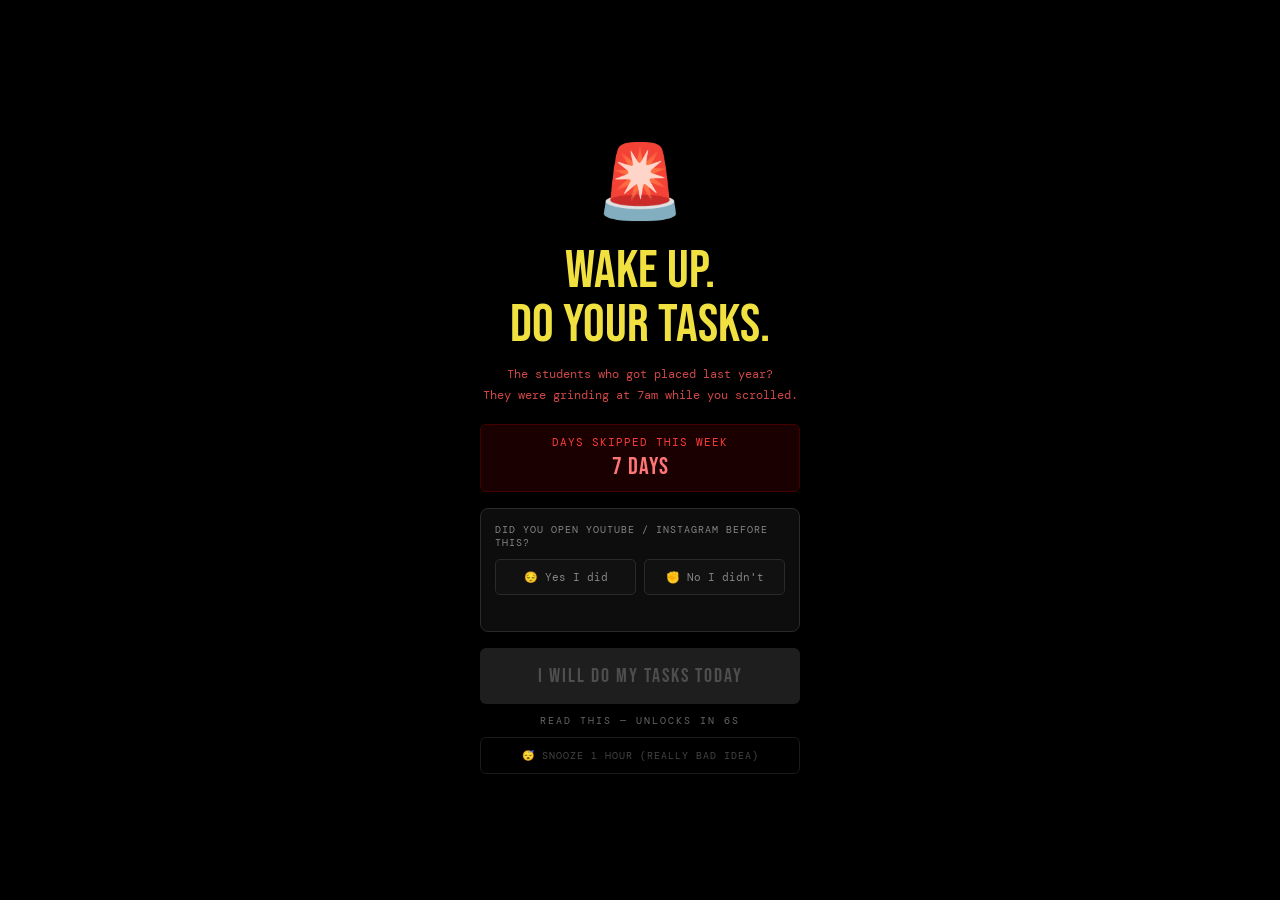
==== commit ed282d0d: "Implement sticky pomodoro + week proof + IndexedDB backup - Removed full pomodoro tile and upgraded " ====
--- a/cse_dashboard_2.html
+++ b/cse_dashboard_2.html
@@ -115,6 +115,8 @@
   .notif-text { font-family:'DM Mono',monospace; font-size:11px; color:#50b66a; line-height:1.6; margin-bottom:10px; }
   .notif-btn { background:#39ff6a; color:var(--on-light); border:none; padding:10px 16px; border-radius:4px; font-family:'DM Mono',monospace; font-size:11px; cursor:pointer; text-transform:uppercase; }
   .reset-btn { display:block; width:100%; margin-top:20px; background:transparent; border:1px solid var(--border); color:var(--muted); padding:12px; font-family:'DM Mono',monospace; font-size:10px; letter-spacing:2px; text-transform:uppercase; border-radius:4px; cursor:pointer; }
+  .backup-row { display:flex; gap:8px; margin-top:10px; }
+  .backup-btn { flex:1; margin-top:0; }
   @keyframes fadeIn { from{opacity:0;transform:translateY(8px)} to{opacity:1;transform:translateY(0)} }
   .task:nth-child(1){animation-delay:0.05s} .task:nth-child(2){animation-delay:0.1s}
   .task:nth-child(3){animation-delay:0.15s} .task:nth-child(4){animation-delay:0.2s}
@@ -126,7 +128,7 @@
     background:#111; border:1px solid var(--border);
     border-radius:10px; padding:10px 12px;
     display:none; flex-direction:column; align-items:center;
-    gap:6px; min-width:110px;
+    gap:8px; min-width:210px; max-width:260px;
     box-shadow:0 4px 24px rgba(0,0,0,0.7);
     transition:border-color 0.3s;
     touch-action:none;
@@ -141,6 +143,22 @@
   .pf-start { background:var(--accent); color:var(--on-light); }
   .pf-start.paused { background:#1a1500; border:1px solid var(--accent); color:var(--accent); }
   .pf-reset { background:transparent; border:1px solid var(--border); color:var(--muted); }
+  .pf-mode-row { display:flex; gap:6px; width:100%; }
+  .pf-mode-btn {
+    flex:1;
+    padding:6px 4px;
+    border-radius:4px;
+    border:1px solid var(--border);
+    background:#0d0d0d;
+    font-family:'DM Mono',monospace;
+    font-size:8px;
+    letter-spacing:1px;
+    color:var(--muted);
+    cursor:pointer;
+    text-transform:uppercase;
+  }
+  .pf-mode-btn.active { background:#1a1500; border-color:var(--accent); color:var(--accent); }
+  .pf-mode-btn.break-active { background:#0d1a0f; border-color:var(--green); color:var(--green); }
   .pf-ring-wrap { position:relative; width:var(--pf-size,125px); height:var(--pf-size,125px); cursor:move; }
   .pf-ring-wrap svg { width:100%; height:100%; }
   .pf-ring-bg { fill:none; stroke:var(--border); stroke-width:5; }
@@ -168,6 +186,8 @@
     cursor:sw-resize;
     opacity:0.9;
   }
+  .pf-sessions { font-family:'DM Mono',monospace; font-size:9px; color:var(--muted); letter-spacing:1px; }
+  .pf-sessions span { color:var(--accent); }
 
   /* POMODORO SECTION (full) */
   .pomo-card { background:var(--card); border:1px solid var(--border); border-radius:6px; padding:20px 16px; margin-top:8px; text-align:center; }
@@ -425,6 +445,38 @@
     }
     .tile .section-title { margin-top:0; }
   }
+
+  /* MOBILE TUNING: compact sticky pomodoro while keeping all controls */
+  @media (max-width: 640px) {
+    #pomoFloat {
+      min-width:180px;
+      max-width:210px;
+      padding:8px 9px;
+      gap:6px;
+      top:12px;
+      right:12px;
+    }
+    .pf-ring-wrap {
+      width:var(--pf-size,104px);
+      height:var(--pf-size,104px);
+    }
+    .pf-mode-btn {
+      font-size:7px;
+      padding:5px 3px;
+    }
+    .pf-btn {
+      font-size:8px;
+      padding:5px 3px;
+    }
+    .pf-label {
+      font-size:7px;
+      letter-spacing:1px;
+    }
+    .pf-sessions {
+      font-size:8px;
+      letter-spacing:0.6px;
+    }
+  }
 </style>
 </head>
 <body>
@@ -454,6 +506,11 @@
 
 <!-- STICKY MINI POMODORO -->
 <div id="pomoFloat">
+  <div class="pf-mode-row">
+    <button class="pf-mode-btn active" id="pf-btn-focus" onclick="setPomoMode('focus')">Focus</button>
+    <button class="pf-mode-btn" id="pf-btn-short" onclick="setPomoMode('short')">Short</button>
+    <button class="pf-mode-btn" id="pf-btn-long" onclick="setPomoMode('long')">Long</button>
+  </div>
   <div class="pf-ring-wrap">
     <svg viewBox="0 0 56 56" width="125" height="125">
       <circle class="pf-ring-bg" cx="28" cy="28" r="23"/>
@@ -467,6 +524,7 @@
     <button class="pf-btn pf-start" id="pfStartBtn" onclick="togglePomo()">START</button>
     <button class="pf-btn pf-reset" onclick="resetPomo()">↺</button>
   </div>
+  <div class="pf-sessions">Sessions today: <span id="pfSessions">0</span> 🍅</div>
 </div>
 
 <div id="weekPhotoChoiceModal">
@@ -563,31 +621,6 @@
     <div class="week-card">
       <div class="week-grid" id="weekGrid"></div>
       <div class="week-summary" id="weekSummary"></div>
-    </div>
-  </div>
-
-  <!-- POMODORO -->
-  <div class="tile tile-pomo">
-    <div class="section-title">⏱ Pomodoro Timer</div>
-    <div class="pomo-card">
-    <div class="pomo-mode-row">
-      <button class="pomo-mode-btn active" id="btn-focus" onclick="setPomoMode('focus')">🍅 Focus 25m</button>
-      <button class="pomo-mode-btn" id="btn-short" onclick="setPomoMode('short')">☕ Break 5m</button>
-      <button class="pomo-mode-btn" id="btn-long" onclick="setPomoMode('long')">🛌 Long 15m</button>
-    </div>
-    <div class="pomo-ring-wrap">
-      <svg viewBox="0 0 160 160" width="100%" height="100%">
-        <circle class="pomo-ring-bg" cx="80" cy="80" r="68"/>
-        <circle class="pomo-ring-fg" id="pomoRing" cx="80" cy="80" r="68" stroke-dasharray="427" stroke-dashoffset="0"/>
-      </svg>
-      <div class="pomo-time" id="pomoTime">25:00</div>
-      <div class="pomo-label" id="pomoModeLabel">FOCUS</div>
-    </div>
-      <div class="pomo-btns">
-        <button class="pomo-btn pomo-start" id="pomoStartBtn" onclick="togglePomo()">START</button>
-        <button class="pomo-btn pomo-reset" onclick="resetPomo()">RESET</button>
-      </div>
-      <div class="pomo-sessions">Sessions today: <span id="pomoSessions">0</span> 🍅</div>
     </div>
   </div>
 
@@ -659,6 +692,11 @@
       <div class="notif-text">🔔 Allow notifications so this reminds you on your lock screen.</div>
       <button class="notif-btn" onclick="requestNotifPermission()">Allow Reminders</button>
     </div>
+    <div class="backup-row">
+      <button class="reset-btn backup-btn" onclick="exportBackup()">⬇ Export Backup</button>
+      <button class="reset-btn backup-btn" onclick="triggerImportBackup()">⬆ Import Backup</button>
+    </div>
+    <input id="backupFileInput" type="file" accept="application/json" style="display:none">
     <button class="reset-btn" onclick="resetDay()">↺ Reset Today's Tasks</button>
   </div>
 </div>
@@ -668,10 +706,64 @@
   const STREAK_LOG_KEY='cse_streak_log', SNOOZE_KEY='cse_snooze_until';
   const SUBJ_KEY='cse_subjects', REFLECT_KEY='cse_reflections', POMO_KEY='cse_pomo';
   const WEEK_PHOTO_KEY='cse_week_photos';
+  const APP_DB_NAME='daily_mission_db', APP_DB_VERSION=1, APP_DB_STORE='kv';
   const DEV_BYPASS_KEY='cse_dev_bypass_slap';
   let pendingWeekPhotoDate=null;
   let pendingWeekChoiceDate=null;
   let weekPhotoStream=null;
+  let weekPhotosCache=(function(){
+    try{return JSON.parse(localStorage.getItem(WEEK_PHOTO_KEY))||{};}catch{return{};}
+  })();
+
+  // IndexedDB (free local persistence, better for image storage than localStorage)
+  function openAppDb(){
+    return new Promise((resolve,reject)=>{
+      if(!('indexedDB' in window))return reject(new Error('indexedDB unavailable'));
+      const req=indexedDB.open(APP_DB_NAME,APP_DB_VERSION);
+      req.onupgradeneeded=()=>{
+        const db=req.result;
+        if(!db.objectStoreNames.contains(APP_DB_STORE))db.createObjectStore(APP_DB_STORE);
+      };
+      req.onsuccess=()=>resolve(req.result);
+      req.onerror=()=>reject(req.error||new Error('indexedDB open failed'));
+    });
+  }
+  function dbGetValue(key){
+    return openAppDb().then(db=>new Promise((resolve,reject)=>{
+      const tx=db.transaction(APP_DB_STORE,'readonly');
+      const store=tx.objectStore(APP_DB_STORE);
+      const req=store.get(key);
+      req.onsuccess=()=>resolve(req.result);
+      req.onerror=()=>reject(req.error||new Error('indexedDB read failed'));
+      tx.oncomplete=()=>db.close();
+      tx.onerror=()=>db.close();
+    }));
+  }
+  function dbSetValue(key,val){
+    return openAppDb().then(db=>new Promise((resolve,reject)=>{
+      const tx=db.transaction(APP_DB_STORE,'readwrite');
+      const store=tx.objectStore(APP_DB_STORE);
+      store.put(val,key);
+      tx.oncomplete=()=>{db.close();resolve();};
+      tx.onerror=()=>{db.close();reject(tx.error||new Error('indexedDB write failed'));};
+    }));
+  }
+  async function initWeekPhotoStorage(){
+    try{
+      const stored=await dbGetValue(WEEK_PHOTO_KEY);
+      if(stored&&typeof stored==='object'){
+        weekPhotosCache=stored;
+      }else{
+        // One-time migration from localStorage if IndexedDB is empty.
+        if(weekPhotosCache&&Object.keys(weekPhotosCache).length>0){
+          await dbSetValue(WEEK_PHOTO_KEY,weekPhotosCache);
+        }
+      }
+    }catch(_){
+      // Fallback remains localStorage cache.
+    }
+    renderWeekView();
+  }
 
   const QUOTES = [
     "While you slept, someone in your batch solved 3 LeetCode problems.\nThey're getting your job.",
@@ -838,11 +930,84 @@
   }
 
   // WEEK VIEW
+  // TODO(next): refine the week proof UX into an even simpler one-step flow
+  // (cleaner prompt hierarchy, fewer modal transitions, faster capture path).
   function loadWeekPhotos(){
-    try{return JSON.parse(localStorage.getItem(WEEK_PHOTO_KEY))||{};}catch{return{};}
+    return weekPhotosCache;
   }
   function saveWeekPhotos(v){
+    weekPhotosCache=v;
     localStorage.setItem(WEEK_PHOTO_KEY,JSON.stringify(v));
+    dbSetValue(WEEK_PHOTO_KEY,v).catch(()=>{});
+  }
+
+  // BACKUP / RESTORE
+  function buildBackupData(){
+    return {
+      app:'daily-mission',
+      version:1,
+      exportedAt:new Date().toISOString(),
+      data:{
+        [TASKS_KEY]:localStorage.getItem(TASKS_KEY),
+        [STREAK_KEY]:localStorage.getItem(STREAK_KEY),
+        [LAST_DATE_KEY]:localStorage.getItem(LAST_DATE_KEY),
+        [STREAK_LOG_KEY]:localStorage.getItem(STREAK_LOG_KEY),
+        [SNOOZE_KEY]:localStorage.getItem(SNOOZE_KEY),
+        [SUBJ_KEY]:localStorage.getItem(SUBJ_KEY),
+        [REFLECT_KEY]:localStorage.getItem(REFLECT_KEY),
+        [POMO_KEY]:localStorage.getItem(POMO_KEY),
+        [WEEK_PHOTO_KEY]:JSON.stringify(weekPhotosCache||{})
+      }
+    };
+  }
+  function exportBackup(){
+    try{
+      const blob=new Blob([JSON.stringify(buildBackupData())],{type:'application/json'});
+      const url=URL.createObjectURL(blob);
+      const a=document.createElement('a');
+      const day=getToday();
+      a.href=url;
+      a.download=`daily-mission-backup-${day}.json`;
+      document.body.appendChild(a);
+      a.click();
+      a.remove();
+      URL.revokeObjectURL(url);
+      alert('Backup exported successfully. Keep this file safe.');
+    }catch(_){
+      alert('Backup export failed.');
+    }
+  }
+  function triggerImportBackup(){
+    const input=document.getElementById('backupFileInput');
+    if(!input)return;
+    input.value='';
+    input.click();
+  }
+  function handleImportBackup(e){
+    const file=e.target.files&&e.target.files[0];
+    if(!file)return;
+    const reader=new FileReader();
+    reader.onload=async()=>{
+      try{
+        const parsed=JSON.parse(String(reader.result||'{}'));
+        if(parsed.app!=='daily-mission'||!parsed.data)throw new Error('Invalid backup format');
+        const keys=[TASKS_KEY,STREAK_KEY,LAST_DATE_KEY,STREAK_LOG_KEY,SNOOZE_KEY,SUBJ_KEY,REFLECT_KEY,POMO_KEY,WEEK_PHOTO_KEY];
+        keys.forEach(k=>{
+          const v=parsed.data[k];
+          if(v===null||v===undefined)localStorage.removeItem(k);
+          else localStorage.setItem(k,String(v));
+        });
+        try{
+          weekPhotosCache=JSON.parse(localStorage.getItem(WEEK_PHOTO_KEY)||'{}')||{};
+        }catch{weekPhotosCache={};}
+        await dbSetValue(WEEK_PHOTO_KEY,weekPhotosCache);
+        alert('Backup imported. Dashboard will refresh now.');
+        window.location.reload();
+      }catch(_){
+        alert('Import failed. Please select a valid backup JSON file.');
+      }
+    };
+    reader.readAsText(file);
   }
   function removeWeekPhoto(date){
     const photos=loadWeekPhotos();
@@ -892,19 +1057,56 @@
     if(!pendingWeekPhotoDate)return;
     const video=document.getElementById('weekPhotoVideo');
     if(!video||!video.videoWidth||!video.videoHeight)return;
+    const maxSide=960;
+    const scale=Math.min(1,maxSide/Math.max(video.videoWidth,video.videoHeight));
     const canvas=document.createElement('canvas');
-    canvas.width=video.videoWidth;
-    canvas.height=video.videoHeight;
+    canvas.width=Math.round(video.videoWidth*scale);
+    canvas.height=Math.round(video.videoHeight*scale);
     const ctx=canvas.getContext('2d');
     if(!ctx)return;
     ctx.drawImage(video,0,0,canvas.width,canvas.height);
-    const dataUrl=canvas.toDataURL('image/jpeg',0.82);
+    const dataUrl=canvas.toDataURL('image/jpeg',0.72);
     const photos=loadWeekPhotos();
     photos[pendingWeekPhotoDate]=dataUrl;
     saveWeekPhotos(photos);
     pendingWeekPhotoDate=null;
     closeWeekPhotoCamera();
     renderWeekView();
+  }
+  function initWeekPhotoKeyboardShortcuts(){
+    document.addEventListener('keydown',e=>{
+      const choiceModal=document.getElementById('weekPhotoChoiceModal');
+      const cameraModal=document.getElementById('weekPhotoModal');
+      const choiceOpen=choiceModal&&choiceModal.style.display==='flex';
+      const cameraOpen=cameraModal&&cameraModal.style.display==='flex';
+      if(!choiceOpen&&!cameraOpen)return;
+
+      // Esc: keep tick (close choice), or close camera without saving.
+      if(e.key==='Escape'){
+        e.preventDefault();
+        if(cameraOpen){
+          pendingWeekPhotoDate=null;
+          closeWeekPhotoCamera();
+          return;
+        }
+        closeWeekChoiceModal();
+        return;
+      }
+
+      // Enter/Space: capture flow.
+      if(e.key==='Enter'||e.key===' '){
+        e.preventDefault();
+        if(choiceOpen){
+          const date=pendingWeekChoiceDate;
+          closeWeekChoiceModal();
+          if(date)openWeekPhotoCamera(date);
+          return;
+        }
+        if(cameraOpen){
+          captureWeekPhoto();
+        }
+      }
+    });
   }
 
   function renderWeekView(){
@@ -959,10 +1161,13 @@
     if(pomoRunning)return;
     pomoMode=mode;pomoRemaining=pomoTotal=POMO_DURATIONS[mode];
     ['focus','short','long'].forEach(m=>{
-      const btn=document.getElementById('btn-'+m);
-      btn.className='pomo-mode-btn'+(m===mode?(mode==='focus'?' active':' break-active'):'');
+      const mainBtn=document.getElementById('btn-'+m);
+      if(mainBtn)mainBtn.className='pomo-mode-btn'+(m===mode?(mode==='focus'?' active':' break-active'):'');
+      const floatBtn=document.getElementById('pf-btn-'+m);
+      if(floatBtn)floatBtn.className='pf-mode-btn'+(m===mode?(mode==='focus'?' active':' break-active'):'');
     });
-    document.getElementById('pomoRing').classList.toggle('break-color',mode!=='focus');
+    const mainRing=document.getElementById('pomoRing');
+    if(mainRing)mainRing.classList.toggle('break-color',mode!=='focus');
     updatePomoDisplay();
   }
   const PF_CIRC=2*Math.PI*23;
@@ -970,11 +1175,14 @@
     const m=Math.floor(pomoRemaining/60),s=pomoRemaining%60;
     const timeStr=String(m).padStart(2,'0')+':'+String(s).padStart(2,'0');
     const modeLabel={focus:'FOCUS',short:'SHORT BREAK',long:'LONG BREAK'}[pomoMode];
-    // main
-    document.getElementById('pomoTime').textContent=timeStr;
-    document.getElementById('pomoModeLabel').textContent=modeLabel;
+    // main (if full card exists)
+    const mainTime=document.getElementById('pomoTime');
+    const mainLabel=document.getElementById('pomoModeLabel');
+    const mainRing=document.getElementById('pomoRing');
+    if(mainTime)mainTime.textContent=timeStr;
+    if(mainLabel)mainLabel.textContent=modeLabel;
     const pct=pomoRemaining/pomoTotal;
-    document.getElementById('pomoRing').style.strokeDashoffset=CIRC-(CIRC*pct);
+    if(mainRing)mainRing.style.strokeDashoffset=CIRC-(CIRC*pct);
     // float
     document.getElementById('pfTime').textContent=timeStr;
     document.getElementById('pfLabel').textContent=modeLabel;
@@ -985,7 +1193,66 @@
     fl.classList.toggle('running',pomoRunning&&pomoMode==='focus');
     fl.classList.toggle('break-running',pomoRunning&&pomoMode!=='focus');
     const pfBtn=document.getElementById('pfStartBtn');
-    if(pfBtn){pfBtn.textContent=pomoRunning?'PAUSE':'START';pfBtn.classList.toggle('paused',!pomoRunning&&pomoRemaining<pomoTotal);}
+    if(pfBtn){
+      const isPaused=!pomoRunning&&pomoRemaining<pomoTotal;
+      pfBtn.textContent=pomoRunning?'PAUSE':(isPaused?'RESUME':'START');
+      pfBtn.classList.toggle('paused',isPaused);
+    }
+    loadPomoSessions();
+  }
+
+  function playPomoTimeoutAlarm(){
+    try{
+      const ctx=new(window.AudioContext||window.webkitAudioContext)();
+      const master=ctx.createGain();
+      master.gain.value=0.95;
+      master.connect(ctx.destination);
+      const pattern=[0,0.2,0.4,0.8,1.0,1.2,1.6,1.8];
+      pattern.forEach((offset,i)=>{
+        const osc=ctx.createOscillator();
+        const gain=ctx.createGain();
+        osc.connect(gain);gain.connect(master);
+        osc.type=i%2===0?'square':'sawtooth';
+        osc.frequency.value=i%2===0?980:1460;
+        const t=ctx.currentTime+offset;
+        gain.gain.setValueAtTime(0.001,t);
+        gain.gain.exponentialRampToValueAtTime(0.5,t+0.03);
+        gain.gain.exponentialRampToValueAtTime(0.001,t+0.16);
+        osc.start(t);
+        osc.stop(t+0.17);
+      });
+    }catch(_){ }
+  }
+
+  function handlePomoComplete(opts){
+    const silent=opts&&opts.silent;
+    clearInterval(pomoInterval);
+    pomoRunning=false;
+    const resetBtn=document.getElementById('pomoStartBtn');
+    if(resetBtn)resetBtn.textContent='START';
+    if(pomoMode==='focus'){
+      let sessions={};try{sessions=JSON.parse(localStorage.getItem(POMO_KEY))||{};}catch{}
+      const today=getToday();
+      sessions[today]=(sessions[today]||0)+1;
+      localStorage.setItem(POMO_KEY,JSON.stringify(sessions));
+      loadPomoSessions();
+    }
+    if(!silent){
+      playPomoTimeoutAlarm();
+      if('vibrate' in navigator)navigator.vibrate([300,120,300,120,500,120,300]);
+    }
+    pomoRemaining=pomoTotal;
+    updatePomoDisplay();
+  }
+
+  function pomoTick(){
+    if(!pomoRunning)return;
+    pomoRemaining--;
+    if(pomoRemaining<=0){
+      handlePomoComplete();
+      return;
+    }
+    updatePomoDisplay();
   }
 
   // Sticky pomodoro drag + resize
@@ -993,8 +1260,21 @@
     const float=document.getElementById('pomoFloat');
     if(!float)return;
     let mode=null; // 'move' or 'resize'
-    let startX=0,startY=0,startLeft=0,startTop=0,startSize=0;
+    let startX=0,startY=0,startLeft=0,startTop=0,startSize=0,startRight=0;
     const sizeVar='--pf-size';
+
+    function clamp(n,min,max){ return Math.min(max,Math.max(min,n)); }
+    function keepFloatInViewport(){
+      const rect=float.getBoundingClientRect();
+      const maxLeft=Math.max(0,window.innerWidth-rect.width);
+      const maxTop=Math.max(0,window.innerHeight-rect.height);
+      const currentLeft=parseFloat(float.style.left);
+      const currentTop=parseFloat(float.style.top);
+      const left=Number.isFinite(currentLeft)?currentLeft:rect.left;
+      const top=Number.isFinite(currentTop)?currentTop:rect.top;
+      float.style.left=clamp(left,0,maxLeft)+'px';
+      float.style.top=clamp(top,0,maxTop)+'px';
+    }
 
     function pointerDown(e){
       if(e.button!==0 && e.pointerType!=='touch')return;
@@ -1009,6 +1289,7 @@
       }
       startX=e.clientX;startY=e.clientY;
       startLeft=rect.left;startTop=rect.top;
+      startRight=rect.right;
       const rootStyle=getComputedStyle(document.documentElement);
       const currentSize=parseFloat(rootStyle.getPropertyValue(sizeVar))||rect.width;
       startSize=currentSize;
@@ -1026,17 +1307,23 @@
       }
       const dx=e.clientX-startX,dy=e.clientY-startY;
       if(mode==='move'){
-        float.style.left=startLeft+dx+'px';
-        float.style.top=startTop+dy+'px';
+        const rect=float.getBoundingClientRect();
+        const maxLeft=Math.max(0,window.innerWidth-rect.width);
+        const maxTop=Math.max(0,window.innerHeight-rect.height);
+        float.style.left=clamp(startLeft+dx,0,maxLeft)+'px';
+        float.style.top=clamp(startTop+dy,0,maxTop)+'px';
       }else if(mode==='resize'){
         // Resize while keeping the outer (right) edge roughly fixed,
         // so the card visually grows inward (to the left) from the screen edge.
         const delta=dy; // down (dy>0) -> positive -> larger
         const newSize=Math.max(80,Math.min(220,startSize+delta));
-        const rightEdge=startLeft+startSize;
-        const newLeft=rightEdge-newSize;
+        document.documentElement.style.setProperty(sizeVar,newSize+'px');
+        const rect=float.getBoundingClientRect();
+        const maxLeft=Math.max(0,window.innerWidth-rect.width);
+        const newLeft=clamp(startRight-rect.width,0,maxLeft);
+        const maxTop=Math.max(0,window.innerHeight-rect.height);
         float.style.left=newLeft+'px';
-        document.documentElement.style.setProperty(sizeVar,newSize+'px');
+        float.style.top=clamp(startTop,0,maxTop)+'px';
       }
     }
 
@@ -1044,56 +1331,104 @@
       if(!mode)return;
       mode=null;
       try{float.releasePointerCapture(e.pointerId);}catch(_){}
+      keepFloatInViewport();
     }
 
     float.addEventListener('pointerdown',pointerDown);
     float.addEventListener('pointermove',pointerMove);
     float.addEventListener('pointerup',pointerUp);
     float.addEventListener('pointercancel',pointerUp);
+    window.addEventListener('resize',keepFloatInViewport);
   }
   function togglePomo(){
     if(pomoRunning){
       clearInterval(pomoInterval);pomoRunning=false;
-      document.getElementById('pomoStartBtn').textContent='RESUME';updatePomoDisplay();
+      const mainBtn=document.getElementById('pomoStartBtn');
+      if(mainBtn)mainBtn.textContent='RESUME';
+      updatePomoDisplay();
     }else{
       pomoRunning=true;
-      document.getElementById('pomoStartBtn').textContent='PAUSE';updatePomoDisplay();
-      pomoInterval=setInterval(()=>{
-        pomoRemaining--;updatePomoDisplay();
-        if(pomoRemaining<=0){
-          clearInterval(pomoInterval);pomoRunning=false;
-          document.getElementById('pomoStartBtn').textContent='START';updatePomoDisplay();
-          if(pomoMode==='focus'){
-            let sessions={};try{sessions=JSON.parse(localStorage.getItem(POMO_KEY))||{};}catch{}
-            const today=getToday();sessions[today]=(sessions[today]||0)+1;
-            localStorage.setItem(POMO_KEY,JSON.stringify(sessions));
-            document.getElementById('pomoSessions').textContent=sessions[today];
-          }
-          try{
-            const ctx=new(window.AudioContext||window.webkitAudioContext)();
-            [0,0.3,0.6].forEach(delay=>{
-              const o=ctx.createOscillator(),g=ctx.createGain();
-              o.connect(g);g.connect(ctx.destination);
-              o.frequency.value=880;o.type='sine';
-              g.gain.setValueAtTime(0,ctx.currentTime+delay);
-              g.gain.linearRampToValueAtTime(0.4,ctx.currentTime+delay+0.05);
-              g.gain.exponentialRampToValueAtTime(0.001,ctx.currentTime+delay+0.4);
-              o.start(ctx.currentTime+delay);o.stop(ctx.currentTime+delay+0.4);
-            });
-          }catch{}
-          if('vibrate' in navigator)navigator.vibrate([200,100,200,100,200]);
-          pomoRemaining=pomoTotal;updatePomoDisplay();
-        }
-      },1000);
+      const mainBtn=document.getElementById('pomoStartBtn');
+      if(mainBtn)mainBtn.textContent='PAUSE';
+      updatePomoDisplay();
+      clearInterval(pomoInterval);
+      pomoInterval=setInterval(pomoTick,1000);
     }
   }
   function resetPomo(){
     clearInterval(pomoInterval);pomoRunning=false;pomoRemaining=pomoTotal;
-    document.getElementById('pomoStartBtn').textContent='START';updatePomoDisplay();
+    const mainBtn=document.getElementById('pomoStartBtn');
+    if(mainBtn)mainBtn.textContent='START';
+    updatePomoDisplay();
   }
   function loadPomoSessions(){
     let sessions={};try{sessions=JSON.parse(localStorage.getItem(POMO_KEY))||{};}catch{}
-    document.getElementById('pomoSessions').textContent=sessions[getToday()]||0;
+    const count=sessions[getToday()]||0;
+    const mainSessions=document.getElementById('pomoSessions');
+    const floatSessions=document.getElementById('pfSessions');
+    if(mainSessions)mainSessions.textContent=count;
+    if(floatSessions)floatSessions.textContent=count;
+  }
+
+  function runPomoUnitTests(){
+    const snapshot={
+      mode:pomoMode,
+      running:pomoRunning,
+      remaining:pomoRemaining,
+      total:pomoTotal,
+      interval:pomoInterval,
+      pomoStore:localStorage.getItem(POMO_KEY)
+    };
+    const results=[];
+    function assert(cond,name){ if(!cond)throw new Error(name); results.push(name); }
+    try{
+      clearInterval(pomoInterval);
+      pomoRunning=false;
+      pomoMode='focus';
+      pomoTotal=POMO_DURATIONS.focus;
+      pomoRemaining=pomoTotal;
+      updatePomoDisplay();
+
+      togglePomo();
+      assert(pomoRunning===true,'start toggles running=true');
+      togglePomo();
+      assert(pomoRunning===false,'pause toggles running=false');
+
+      const beforeTick=10;
+      pomoRemaining=beforeTick;
+      pomoTotal=beforeTick;
+      pomoRunning=true;
+      pomoTick();
+      assert(pomoRemaining===beforeTick-1,'tick decrements remaining by 1');
+
+      const beforeSessions=(function(){try{const s=JSON.parse(localStorage.getItem(POMO_KEY))||{};return s[getToday()]||0;}catch{return 0;}})();
+      pomoRunning=true;
+      pomoMode='focus';
+      pomoTotal=1;
+      pomoRemaining=1;
+      handlePomoComplete({silent:true});
+      const afterSessions=(function(){try{const s=JSON.parse(localStorage.getItem(POMO_KEY))||{};return s[getToday()]||0;}catch{return 0;}})();
+      assert(afterSessions===beforeSessions+1,'focus completion increments session count');
+
+      resetPomo();
+      assert(pomoRunning===false&&pomoRemaining===pomoTotal,'reset restores full timer and stopped state');
+      console.log('Pomodoro tests passed:',results);
+    }catch(err){
+      console.error('Pomodoro test failed:',err);
+    }finally{
+      clearInterval(pomoInterval);
+      pomoMode=snapshot.mode;
+      pomoRunning=snapshot.running;
+      pomoRemaining=snapshot.remaining;
+      pomoTotal=snapshot.total;
+      if(snapshot.pomoStore===null)localStorage.removeItem(POMO_KEY);
+      else localStorage.setItem(POMO_KEY,snapshot.pomoStore);
+      if(snapshot.running){
+        clearInterval(pomoInterval);
+        pomoInterval=setInterval(pomoTick,1000);
+      }
+      updatePomoDisplay();
+    }
   }
 
   // SUBJECT TRACKER
@@ -1267,6 +1602,7 @@
   // INIT
   renderDate();renderCountdown();renderTasks();renderProgress();
   renderStreak();renderWeekView();renderSubjects();
+  initWeekPhotoStorage();
   loadPomoSessions();renderReflectionHistory();
   updateStreakBtn(getStreakLog().includes(getToday()));
   updatePomoDisplay();
@@ -1294,6 +1630,12 @@
   }
   const weekPhotoCaptureBtn=document.getElementById('weekPhotoCaptureBtn');
   if(weekPhotoCaptureBtn)weekPhotoCaptureBtn.addEventListener('click',captureWeekPhoto);
+  const backupFileInput=document.getElementById('backupFileInput');
+  if(backupFileInput)backupFileInput.addEventListener('change',handleImportBackup);
+  // Expose manual test trigger and run once at startup for quick health check.
+  window.runPomoUnitTests=runPomoUnitTests;
+  runPomoUnitTests();
+  initWeekPhotoKeyboardShortcuts();
   initSlapScreen();
   initPomoFloatDrag();
 </script>
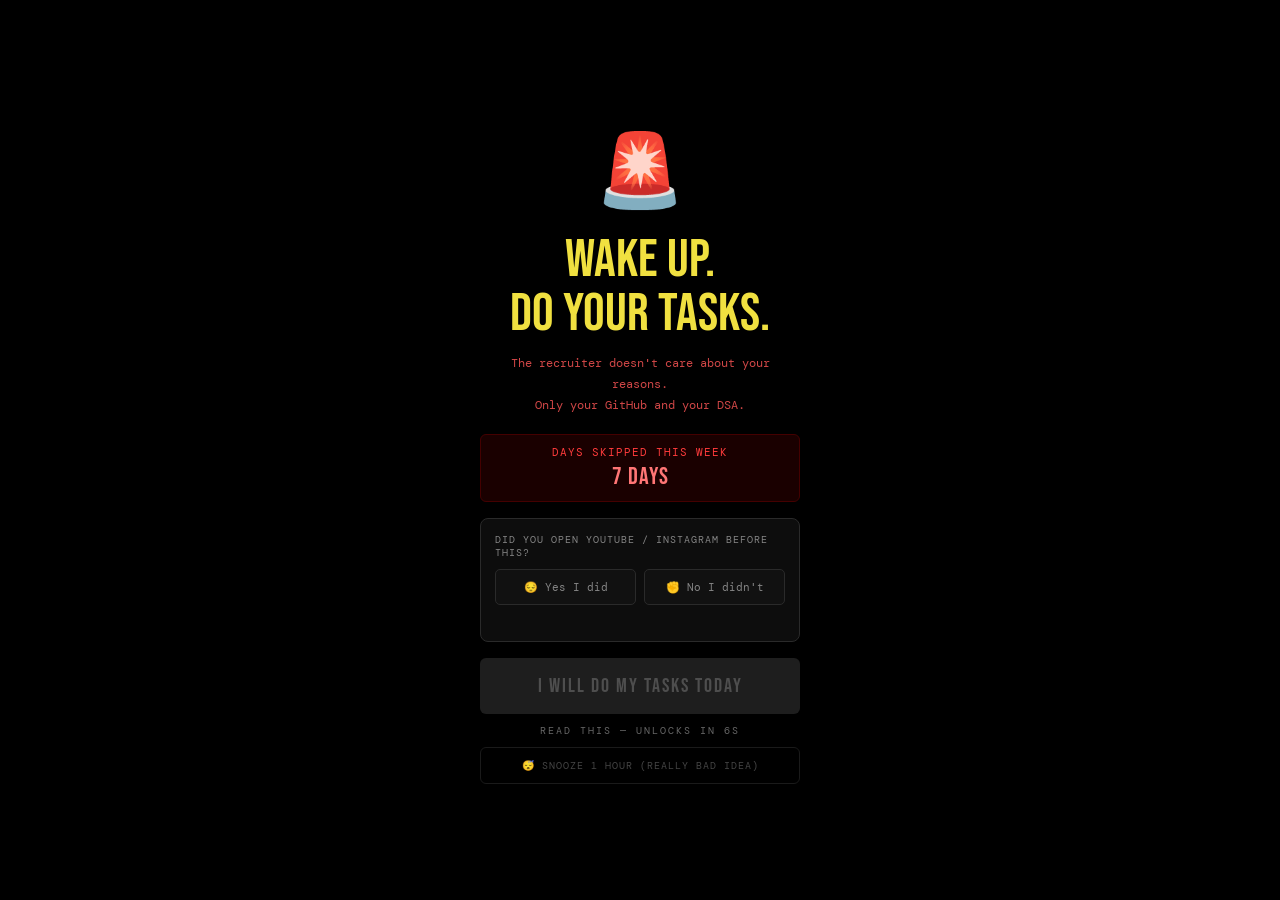
==== commit e20eb432: "Add reliability, snapshot, and audit improvements to dashboard" ====
--- a/cse_dashboard_2.html
+++ b/cse_dashboard_2.html
@@ -10,474 +10,7 @@
 <meta name="apple-mobile-web-app-status-bar-style" content="black">
 <meta name="apple-mobile-web-app-title" content="Daily Mission">
 <link href="https://fonts.googleapis.com/css2?family=Bebas+Neue&family=DM+Mono:wght@400;500&family=DM+Sans:wght@300;400;500&display=swap" rel="stylesheet">
-<style>
-  :root {
-    --bg: #0a0a0a; --card: #111111; --border: #222222;
-    --accent: #f0e040; --red: #ff3b3b; --green: #39ff6a;
-    --muted: #666666; --text: #ebebeb; --blue: #79b7ff; --purple: #c97aff;
-    --on-light: #161616;
-  }
-  * { margin:0; padding:0; box-sizing:border-box; }
-  body {
-    background:var(--bg); color:var(--text);
-    font-family:'DM Sans',sans-serif;
-    min-height:100vh; padding:20px 16px 100px;
-    max-width:480px; margin:0 auto; overflow-x:hidden;
-  }
-
-  /* SLAP SCREEN */
-  #slapScreen {
-    position:fixed; inset:0; z-index:10000;
-    background:#000; display:flex; flex-direction:column;
-    align-items:center; justify-content:center;
-    padding:28px 24px 20px; text-align:center; overflow-y:auto;
-  }
-  @keyframes flashRed { 0%,100%{background:#000} 50%{background:#1c0000} }
-  @keyframes shakeIcon { 0%,100%{transform:translateX(0) rotate(0)} 20%{transform:translateX(-8px) rotate(-2deg)} 40%{transform:translateX(8px) rotate(2deg)} 60%{transform:translateX(-5px)} 80%{transform:translateX(5px)} }
-  @keyframes pulseTxt { 0%,100%{transform:scale(1)} 50%{transform:scale(1.03)} }
-  #slapScreen.flash { animation:flashRed 0.5s infinite; }
-  .slap-emoji { font-size:72px; margin-bottom:16px; animation:shakeIcon 0.45s infinite; display:block; }
-  .slap-headline { font-family:'Bebas Neue',sans-serif; font-size:clamp(36px,11vw,54px); line-height:1; color:var(--accent); margin-bottom:12px; animation:pulseTxt 1s infinite; }
-  .slap-quote { font-family:'DM Mono',monospace; font-size:12px; color:#d14747; line-height:1.75; margin-bottom:18px; max-width:320px; white-space:pre-line; }
-  .slap-missed { background:#1a0000; border:1px solid #440000; border-radius:6px; padding:10px 18px; font-family:'DM Mono',monospace; font-size:11px; color:var(--red); letter-spacing:1px; margin-bottom:16px; width:100%; max-width:320px; }
-  .slap-missed span { font-size:24px; font-family:'Bebas Neue',sans-serif; display:block; margin-top:3px; color:#ff7575; }
-  .honesty-box { background:#0d0d0d; border:1px solid #2a2a2a; border-radius:8px; padding:14px; width:100%; max-width:320px; margin-bottom:16px; text-align:left; }
-  .honesty-q { font-family:'DM Mono',monospace; font-size:10px; color:#858585; letter-spacing:1px; text-transform:uppercase; margin-bottom:10px; }
-  .honesty-btns { display:flex; gap:8px; }
-  .honesty-btn { flex:1; padding:10px 6px; border-radius:5px; border:1px solid #2a2a2a; background:#111; font-family:'DM Mono',monospace; font-size:11px; color:#858585; cursor:pointer; text-align:center; transition:all 0.2s; }
-  .honesty-btn.sel-yes { background:#1a0000; border-color:var(--red); color:var(--red); }
-  .honesty-btn.sel-no { background:#0d1a0f; border-color:var(--green); color:var(--green); }
-  .honesty-resp { font-family:'DM Mono',monospace; font-size:11px; color:#666666; margin-top:8px; line-height:1.6; min-height:14px; }
-  .slap-dismiss-wrap { width:100%; max-width:320px; display:flex; flex-direction:column; gap:10px; }
-  .slap-dismiss-btn { width:100%; padding:16px; background:var(--accent); color:var(--on-light); border:none; border-radius:6px; font-family:'Bebas Neue',sans-serif; font-size:20px; letter-spacing:2px; cursor:pointer; }
-  .slap-dismiss-btn:disabled { background:#1e1e1e; color:#4e4e4e; cursor:not-allowed; }
-  .slap-timer { font-family:'DM Mono',monospace; font-size:10px; color:var(--muted); letter-spacing:2px; text-align:center; text-transform:uppercase; }
-  .slap-snooze { width:100%; padding:11px; background:transparent; border:1px solid #1a1a1a; border-radius:6px; font-family:'DM Mono',monospace; font-size:10px; color:#444444; letter-spacing:1px; cursor:pointer; text-transform:uppercase; }
-
-  /* MAIN */
-  #mainContent { display:none; }
-  .banner { background:var(--accent); color:var(--on-light); text-align:center; padding:6px 10px; font-family:'DM Mono',monospace; font-size:10px; font-weight:500; letter-spacing:2px; text-transform:uppercase; margin-bottom:16px; border-radius:4px; }
-  .countdown-val { font-family:'Bebas Neue',sans-serif; font-size:15px; }
-  .header { margin-bottom:20px; }
-  .header h1 { font-family:'Bebas Neue',sans-serif; font-size:clamp(42px,12vw,64px); line-height:0.9; color:var(--text); }
-  .header h1 span { color:var(--accent); }
-  .header .date { font-family:'DM Mono',monospace; font-size:11px; color:var(--muted); letter-spacing:2px; text-transform:uppercase; margin-top:10px; }
-  .missed-banner { background:#1a0000; border:1px solid var(--red); border-left:4px solid var(--red); border-radius:4px; padding:12px 14px; margin-bottom:20px; display:none; }
-  .missed-banner-label { font-family:'DM Mono',monospace; font-size:9px; letter-spacing:3px; color:var(--red); text-transform:uppercase; margin-bottom:4px; }
-  .missed-banner-text { font-size:13px; color:#d16a6a; line-height:1.5; }
-  .goal-card { border:1px solid var(--accent); border-left:4px solid var(--accent); background:#111; padding:16px; margin-bottom:24px; border-radius:4px; }
-  .goal-label { font-family:'DM Mono',monospace; font-size:9px; letter-spacing:3px; color:var(--accent); text-transform:uppercase; margin-bottom:8px; }
-  .goal-text { font-size:14px; line-height:1.6; color:var(--text); }
-  .goal-text strong { color:var(--accent); }
-  /* Generic tile wrapper so each section sits in a box */
-  .tile {
-    border:1px solid var(--border);
-    border-radius:8px;
-    padding:16px 18px 18px;
-    background:#050505;
-  }
-  .tile + .tile { margin-top:18px; }
-  .section-title { font-family:'DM Mono',monospace; font-size:10px; letter-spacing:3px; color:var(--muted); text-transform:uppercase; margin-bottom:12px; margin-top:28px; }
-  .task { background:var(--card); border:1px solid var(--border); border-radius:6px; padding:16px; margin-bottom:10px; display:flex; align-items:flex-start; gap:14px; cursor:pointer; transition:border-color 0.2s,background 0.2s; -webkit-tap-highlight-color:transparent; user-select:none; animation:fadeIn 0.3s ease both; }
-  .task.done { background:#0d1a0f; border-color:#1a3320; }
-  .task.done .task-title { text-decoration:line-through; color:var(--muted); }
-  .task.done .task-desc { color:#474747; }
-  .checkbox { width:22px; height:22px; border:2px solid var(--border); border-radius:4px; flex-shrink:0; margin-top:1px; display:flex; align-items:center; justify-content:center; transition:all 0.2s; font-size:13px; }
-  .task.done .checkbox { background:var(--green); border-color:var(--green); color:var(--on-light); }
-  .task-body { flex:1; }
-  .task-header { display:flex; align-items:center; justify-content:space-between; margin-bottom:4px; }
-  .task-title { font-size:14px; font-weight:500; color:var(--text); transition:color 0.2s; }
-  .task-tag { font-family:'DM Mono',monospace; font-size:9px; letter-spacing:1px; padding:2px 7px; border-radius:20px; text-transform:uppercase; flex-shrink:0; }
-  .tag-dsa { background:#1a1500; color:var(--accent); border:1px solid #333000; }
-  .tag-core { background:#0d1520; color:#79b7ff; border:1px solid #1a3040; }
-  .tag-project { background:#1a0d20; color:#c97aff; border:1px solid #3a1a50; }
-  .task-desc { font-size:12px; color:#757575; line-height:1.5; }
-  .progress-bar-wrap { background:var(--border); border-radius:4px; height:6px; margin-top:14px; overflow:hidden; }
-  .progress-bar { height:100%; background:var(--green); border-radius:4px; transition:width 0.5s ease; }
-  .progress-label { font-family:'DM Mono',monospace; font-size:10px; color:var(--muted); margin-top:6px; letter-spacing:1px; }
-  .streak-section { background:var(--card); border:1px solid var(--border); border-radius:6px; padding:16px; margin-top:8px; }
-  .streak-top { display:flex; align-items:center; justify-content:space-between; margin-bottom:14px; }
-  .streak-count { font-family:'Bebas Neue',sans-serif; font-size:42px; color:var(--accent); line-height:1; }
-  .streak-label { font-family:'DM Mono',monospace; font-size:9px; letter-spacing:2px; color:var(--muted); text-transform:uppercase; margin-top:4px; }
-  .streak-btn { background:var(--accent); color:var(--on-light); border:none; padding:10px 18px; font-family:'DM Mono',monospace; font-size:11px; font-weight:500; letter-spacing:1px; text-transform:uppercase; border-radius:4px; cursor:pointer; }
-  .streak-dots { display:flex; gap:6px; flex-wrap:wrap; }
-  .dot { width:28px; height:28px; border-radius:4px; background:var(--border); display:flex; align-items:center; justify-content:center; font-size:10px; font-family:'DM Mono',monospace; color:var(--muted); transition:background 0.3s; }
-  .dot.active { background:var(--green); color:var(--on-light); }
-  .dot.today { border:2px solid var(--accent); color:var(--accent); }
-  .dot.missed { background:#2a0000; color:#ffffff; }
-  .reality { border:1px solid var(--red); border-left:4px solid var(--red); background:#110000; padding:14px 16px; margin-top:28px; border-radius:4px; }
-  .reality-label { font-family:'DM Mono',monospace; font-size:9px; letter-spacing:3px; color:var(--red); text-transform:uppercase; margin-bottom:8px; }
-  .reality-text { font-size:13px; color:#d17a7a; line-height:1.6; }
-  .install-banner { background:#0d1520; border:1px solid #1a3040; border-radius:6px; padding:14px 16px; margin-top:20px; display:none; }
-  .install-text { font-family:'DM Mono',monospace; font-size:11px; color:#79b7ff; line-height:1.6; margin-bottom:10px; }
-  .install-btn { background:#6aafff; color:var(--on-light); border:none; padding:10px 16px; border-radius:4px; font-family:'DM Mono',monospace; font-size:11px; cursor:pointer; text-transform:uppercase; }
-  .notif-banner { background:#0d1a10; border:1px solid #1a3a20; border-radius:6px; padding:14px 16px; margin-top:14px; display:none; }
-  .notif-text { font-family:'DM Mono',monospace; font-size:11px; color:#50b66a; line-height:1.6; margin-bottom:10px; }
-  .notif-btn { background:#39ff6a; color:var(--on-light); border:none; padding:10px 16px; border-radius:4px; font-family:'DM Mono',monospace; font-size:11px; cursor:pointer; text-transform:uppercase; }
-  .reset-btn { display:block; width:100%; margin-top:20px; background:transparent; border:1px solid var(--border); color:var(--muted); padding:12px; font-family:'DM Mono',monospace; font-size:10px; letter-spacing:2px; text-transform:uppercase; border-radius:4px; cursor:pointer; }
-  .backup-row { display:flex; gap:8px; margin-top:10px; }
-  .backup-btn { flex:1; margin-top:0; }
-  @keyframes fadeIn { from{opacity:0;transform:translateY(8px)} to{opacity:1;transform:translateY(0)} }
-  .task:nth-child(1){animation-delay:0.05s} .task:nth-child(2){animation-delay:0.1s}
-  .task:nth-child(3){animation-delay:0.15s} .task:nth-child(4){animation-delay:0.2s}
-  .task:nth-child(5){animation-delay:0.25s}
-
-  /* STICKY MINI POMODORO */
-  #pomoFloat {
-    position:fixed; top:16px; right:16px; z-index:9000;
-    background:#111; border:1px solid var(--border);
-    border-radius:10px; padding:10px 12px;
-    display:none; flex-direction:column; align-items:center;
-    gap:8px; min-width:210px; max-width:260px;
-    box-shadow:0 4px 24px rgba(0,0,0,0.7);
-    transition:border-color 0.3s;
-    touch-action:none;
-    overflow:visible;
-  }
-  #pomoFloat.running { border-color:var(--accent); }
-  #pomoFloat.break-running { border-color:var(--green); }
-  .pf-time { font-family:'Bebas Neue',sans-serif; font-size:28px; color:var(--text); line-height:1; letter-spacing:1px; }
-  .pf-label { font-family:'DM Mono',monospace; font-size:8px; letter-spacing:2px; color:var(--muted); text-transform:uppercase; }
-  .pf-btns { display:flex; gap:5px; width:100%; }
-  .pf-btn { flex:1; padding:5px 4px; border-radius:4px; border:none; font-family:'DM Mono',monospace; font-size:9px; letter-spacing:1px; cursor:pointer; text-transform:uppercase; }
-  .pf-start { background:var(--accent); color:var(--on-light); }
-  .pf-start.paused { background:#1a1500; border:1px solid var(--accent); color:var(--accent); }
-  .pf-reset { background:transparent; border:1px solid var(--border); color:var(--muted); }
-  .pf-mode-row { display:flex; gap:6px; width:100%; }
-  .pf-mode-btn {
-    flex:1;
-    padding:6px 4px;
-    border-radius:4px;
-    border:1px solid var(--border);
-    background:#0d0d0d;
-    font-family:'DM Mono',monospace;
-    font-size:8px;
-    letter-spacing:1px;
-    color:var(--muted);
-    cursor:pointer;
-    text-transform:uppercase;
-  }
-  .pf-mode-btn.active { background:#1a1500; border-color:var(--accent); color:var(--accent); }
-  .pf-mode-btn.break-active { background:#0d1a0f; border-color:var(--green); color:var(--green); }
-  .pf-ring-wrap { position:relative; width:var(--pf-size,125px); height:var(--pf-size,125px); cursor:move; }
-  .pf-ring-wrap svg { width:100%; height:100%; }
-  .pf-ring-bg { fill:none; stroke:var(--border); stroke-width:5; }
-  .pf-ring-fg { fill:none; stroke:#ff4b4b; stroke-width:5; stroke-linecap:round; transition:stroke-dashoffset 1s linear, stroke 0.3s; transform:rotate(-90deg); transform-origin:28px 28px; }
-  .pf-ring-fg.break-color { stroke:var(--green); }
-  .pf-ring-time {
-    position:absolute;
-    top:50%;
-    left:50%;
-    transform:translate(-50%,-50%);
-    font-family:'Bebas Neue',sans-serif;
-    font-size:calc(var(--pf-size,125px)*0.24);
-    transition:font-size 0.12s ease-out;
-    color:var(--text);
-    white-space:nowrap;
-  }
-  .pf-resize {
-    position:absolute;
-    left:-1px;
-    bottom:-1px;
-    width:10px;
-    height:10px;
-    border-left:2px solid rgba(255,255,255,0.35);
-    border-bottom:2px solid rgba(255,255,255,0.35);
-    cursor:sw-resize;
-    opacity:0.9;
-  }
-  .pf-sessions { font-family:'DM Mono',monospace; font-size:9px; color:var(--muted); letter-spacing:1px; }
-  .pf-sessions span { color:var(--accent); }
-
-  /* POMODORO SECTION (full) */
-  .pomo-card { background:var(--card); border:1px solid var(--border); border-radius:6px; padding:20px 16px; margin-top:8px; text-align:center; }
-  .pomo-mode-row { display:flex; gap:6px; margin-bottom:18px; justify-content:center; }
-  .pomo-mode-btn { flex:1; max-width:110px; padding:7px 4px; border-radius:4px; border:1px solid var(--border); background:#0d0d0d; font-family:'DM Mono',monospace; font-size:9px; letter-spacing:1px; color:var(--muted); cursor:pointer; text-transform:uppercase; transition:all 0.2s; }
-  .pomo-mode-btn.active { background:#1a1500; border-color:var(--accent); color:var(--accent); }
-  .pomo-mode-btn.break-active { background:#0d1a0f; border-color:var(--green); color:var(--green); }
-  .pomo-ring-wrap {
-    position:relative;
-    width:min(180px,70%);
-    aspect-ratio:1/1;
-    margin:0 auto 18px;
-  }
-  .pomo-ring-bg { fill:none; stroke:var(--border); stroke-width:8; }
-  .pomo-ring-fg { fill:none; stroke:var(--accent); stroke-width:8; stroke-linecap:round; transition:stroke-dashoffset 1s linear, stroke 0.3s; transform:rotate(-90deg); transform-origin:80px 80px; }
-  .pomo-ring-fg.break-color { stroke:var(--green); }
-  .pomo-time { position:absolute; top:50%; left:50%; transform:translate(-50%,-50%); font-family:'Bebas Neue',sans-serif; font-size:clamp(28px,6vw,48px); color:var(--text); line-height:1; }
-  .pomo-label { position:absolute; bottom:10%; left:50%; transform:translateX(-50%); font-family:'DM Mono',monospace; font-size:9px; letter-spacing:2px; color:var(--muted); text-transform:uppercase; white-space:nowrap; }
-  .pomo-btns { display:flex; gap:10px; justify-content:center; margin-bottom:12px; }
-  .pomo-btn { padding:12px 28px; border-radius:4px; border:none; font-family:'DM Mono',monospace; font-size:12px; font-weight:500; letter-spacing:1px; text-transform:uppercase; cursor:pointer; transition:all 0.2s; }
-  .pomo-start { background:var(--accent); color:var(--on-light); }
-  .pomo-reset { background:transparent; border:1px solid var(--border); color:var(--muted); }
-  .pomo-sessions { font-family:'DM Mono',monospace; font-size:10px; color:var(--muted); letter-spacing:1px; }
-  .pomo-sessions span { color:var(--accent); font-size:14px; }
-
-  /* SUBJECT TRACKER */
-  .subject-card { background:var(--card); border:1px solid var(--border); border-radius:6px; padding:16px; margin-top:8px; }
-  .subject-row { margin-bottom:16px; }
-  .subject-row:last-child { margin-bottom:0; }
-  .subject-top { display:flex; justify-content:space-between; align-items:center; margin-bottom:8px; }
-  .subject-name { font-size:13px; font-weight:500; color:var(--text); }
-  .subject-pct { font-family:'DM Mono',monospace; font-size:12px; color:var(--accent); }
-  .subject-bar-wrap { background:var(--border); border-radius:4px; height:10px; overflow:hidden; position:relative; cursor:pointer; }
-  .subject-bar { height:100%; border-radius:4px; transition:width 0.3s ease; }
-  .bar-dbms { background:var(--blue); }
-  .bar-os { background:var(--purple); }
-  .bar-cn { background:var(--green); }
-  .bar-dsa { background:var(--accent); }
-  .subject-hint { font-family:'DM Mono',monospace; font-size:9px; color:#3f3f3f; margin-top:4px; letter-spacing:1px; }
-
-  /* WEEK VIEW */
-  .week-card { background:var(--card); border:1px solid var(--border); border-radius:6px; padding:16px; margin-top:8px; }
-  .week-grid { display:grid; grid-template-columns:repeat(7,1fr); gap:5px; }
-  .week-day { display:flex; flex-direction:column; align-items:center; gap:5px; }
-  .week-day-label { font-family:'DM Mono',monospace; font-size:8px; color:#989898; letter-spacing:1px; text-transform:uppercase; }
-  .week-day-dot { width:100%; aspect-ratio:1; border-radius:6px; background:var(--border); display:flex; align-items:center; justify-content:center; font-size:10px; font-family:'DM Mono',monospace; color:#aaaaaa; flex-direction:column; gap:1px; min-width:34px; }
-  .week-day-dot.full { background:var(--green); border:1px solid var(--green); color:var(--on-light); font-size:16px; }
-  .week-day-dot.partial { background:#1a1500; border:1px solid #333000; color:var(--accent); }
-  .week-day-dot.empty { background:#1a0000; border:1px solid #2a0000; color:#ffffff; font-size:9px; }
-  .week-day-dot.today-ring { border:2px solid var(--accent) !important; }
-  .week-day-dot.full.today-ring { border:2px solid var(--green) !important; }
-  .week-day-dot.full-photo {
-    position:relative;
-    background-size:cover;
-    background-position:center;
-    background-repeat:no-repeat;
-    border:1px solid var(--green);
-    color:#ffffff;
-    overflow:hidden;
-  }
-  .week-day-dot.full-photo::after {
-    content:'PHOTO';
-    position:absolute;
-    right:2px;
-    bottom:2px;
-    font-family:'DM Mono',monospace;
-    font-size:6px;
-    letter-spacing:0.5px;
-    padding:1px 3px;
-    border-radius:3px;
-    background:rgba(0,0,0,0.55);
-    color:#ffffff;
-  }
-  .week-day-dot.future { background:#0d0d0d; color:#585858; }
-  .week-summary { font-family:'DM Mono',monospace; font-size:10px; color:#989898; margin-top:12px; letter-spacing:1px; text-align:center; }
-  .week-summary b { color:var(--accent); font-weight:normal; }
-
-  /* WEEK PHOTO CHOICE MODAL */
-  #weekPhotoChoiceModal {
-    position:fixed;
-    inset:0;
-    z-index:11950;
-    background:rgba(0,0,0,0.7);
-    display:none;
-    align-items:center;
-    justify-content:center;
-    padding:16px;
-  }
-  .wpc-card {
-    width:min(360px,100%);
-    background:#0f0f0f;
-    border:1px solid #2a2a2a;
-    border-radius:10px;
-    padding:14px;
-  }
-  .wpc-title {
-    font-family:'DM Mono',monospace;
-    font-size:11px;
-    letter-spacing:1px;
-    color:#d0d0d0;
-    margin-bottom:6px;
-    text-align:center;
-  }
-  .wpc-sub {
-    font-family:'DM Mono',monospace;
-    font-size:9px;
-    letter-spacing:1px;
-    color:#8f8f8f;
-    text-align:center;
-    margin-bottom:12px;
-    text-transform:uppercase;
-  }
-  .wpc-actions {
-    display:flex;
-    gap:8px;
-  }
-  .wpc-btn {
-    flex:1;
-    padding:10px;
-    border-radius:6px;
-    border:1px solid #2a2a2a;
-    background:#121212;
-    color:#d0d0d0;
-    font-family:'DM Mono',monospace;
-    font-size:10px;
-    letter-spacing:1px;
-    text-transform:uppercase;
-    cursor:pointer;
-  }
-  .wpc-btn.add {
-    background:var(--green);
-    color:var(--on-light);
-    border-color:var(--green);
-  }
-
-  /* WEEK PHOTO CAMERA MODAL */
-  #weekPhotoModal {
-    position:fixed;
-    inset:0;
-    z-index:12000;
-    background:rgba(0,0,0,0.88);
-    display:none;
-    align-items:center;
-    justify-content:center;
-    padding:16px;
-  }
-  .wpm-card {
-    width:min(420px,100%);
-    background:#0f0f0f;
-    border:1px solid #2a2a2a;
-    border-radius:10px;
-    padding:12px;
-  }
-  .wpm-title {
-    font-family:'DM Mono',monospace;
-    font-size:10px;
-    letter-spacing:2px;
-    color:#b0b0b0;
-    text-transform:uppercase;
-    margin-bottom:10px;
-    text-align:center;
-  }
-  #weekPhotoVideo {
-    width:100%;
-    aspect-ratio:3/4;
-    object-fit:cover;
-    border-radius:8px;
-    background:#000;
-    border:1px solid #222;
-  }
-  .wpm-actions {
-    display:flex;
-    gap:10px;
-    margin-top:10px;
-  }
-  .wpm-btn {
-    flex:1;
-    padding:10px;
-    border-radius:6px;
-    border:1px solid #2a2a2a;
-    background:#111;
-    color:#c8c8c8;
-    font-family:'DM Mono',monospace;
-    font-size:11px;
-    letter-spacing:1px;
-    text-transform:uppercase;
-    cursor:pointer;
-  }
-  .wpm-btn.capture {
-    background:var(--green);
-    color:var(--on-light);
-    border-color:var(--green);
-  }
-
-  /* DAILY REFLECTION */
-  .reflection-card { background:var(--card); border:1px solid var(--border); border-radius:6px; padding:16px; margin-top:8px; }
-  .reflection-date-label { font-family:'DM Mono',monospace; font-size:9px; color:var(--muted); letter-spacing:2px; text-transform:uppercase; margin-bottom:14px; }
-  .reflection-q { font-family:'DM Mono',monospace; font-size:9px; color:#757575; letter-spacing:1px; text-transform:uppercase; margin-bottom:6px; margin-top:14px; }
-  .reflection-q:first-of-type { margin-top:0; }
-  .reflection-input { width:100%; background:#0d0d0d; border:1px solid var(--border); border-radius:4px; padding:10px 12px; font-family:'DM Sans',sans-serif; font-size:13px; color:var(--text); resize:none; line-height:1.5; min-height:58px; outline:none; transition:border-color 0.2s; }
-  .reflection-input:focus { border-color:#333; }
-  .reflection-save { width:100%; margin-top:14px; padding:12px; background:var(--accent); color:#000; border:none; border-radius:4px; font-family:'DM Mono',monospace; font-size:11px; font-weight:500; letter-spacing:2px; text-transform:uppercase; cursor:pointer; }
-  .reflection-saved { display:none; font-family:'DM Mono',monospace; font-size:10px; color:var(--green); text-align:center; margin-top:8px; letter-spacing:1px; }
-  .reflection-history { margin-top:16px; border-top:1px solid var(--border); padding-top:14px; display:none; }
-  .rh-title { font-family:'DM Mono',monospace; font-size:9px; color:var(--muted); letter-spacing:2px; text-transform:uppercase; margin-bottom:10px; }
-  .rh-entry { background:#0d0d0d; border:1px solid var(--border); border-radius:4px; padding:10px 12px; margin-bottom:8px; }
-  .rh-entry-date { font-family:'DM Mono',monospace; font-size:9px; color:var(--muted); margin-bottom:6px; }
-  .rh-entry-row { font-size:12px; color:#858585; line-height:1.5; margin-top:3px; }
-  .rh-entry-row b { font-family:'DM Mono',monospace; font-size:8px; color:#565656; letter-spacing:1px; text-transform:uppercase; font-weight:normal; }
-
-  /* Temporarily hide header, missed banner and goal card */
-  .header,
-  .missed-banner,
-  .goal-card {
-    display:none !important;
-  }
-
-  /* DESKTOP LAYOUT – full-viewport hero with tiled grid */
-  @media (min-width: 1024px) {
-    body {
-      max-width:none;
-      margin:0;
-      padding:0;
-      width:100vw;
-      height:100vh;
-      overflow:hidden;
-    }
-    #mainContent {
-      display:grid !important;
-      grid-template-columns:repeat(3,minmax(0,1fr));
-      grid-auto-rows:minmax(260px,1fr);
-      gap:20px;
-      padding:24px 40px 32px;
-      box-sizing:border-box;
-      height:100vh;
-      width:100vw;
-      overflow-y:auto;
-    }
-    /* Banner across all columns on first row -- keep slim */
-    .banner {
-      grid-column:1 / 4;
-      align-self:start;
-      padding:8px 12px;
-      margin-bottom:12px;
-    }
-    /* All tiles behave like cards inside the grid */
-    .tile {
-      width:100%;
-      height:100%;
-      overflow:auto;
-    }
-    /* In grid mode we don't want staggered vertical margins between tiles */
-    .tile + .tile {
-      margin-top:0;
-    }
-    .tile .section-title { margin-top:0; }
-  }
-
-  /* MOBILE TUNING: compact sticky pomodoro while keeping all controls */
-  @media (max-width: 640px) {
-    #pomoFloat {
-      min-width:180px;
-      max-width:210px;
-      padding:8px 9px;
-      gap:6px;
-      top:12px;
-      right:12px;
-    }
-    .pf-ring-wrap {
-      width:var(--pf-size,104px);
-      height:var(--pf-size,104px);
-    }
-    .pf-mode-btn {
-      font-size:7px;
-      padding:5px 3px;
-    }
-    .pf-btn {
-      font-size:8px;
-      padding:5px 3px;
-    }
-    .pf-label {
-      font-size:7px;
-      letter-spacing:1px;
-    }
-    .pf-sessions {
-      font-size:8px;
-      letter-spacing:0.6px;
-    }
-  }
-</style>
+<link rel="stylesheet" href="styles/main.css">
 </head>
 <body>
 
@@ -542,9 +75,47 @@
   <div class="wpm-card">
     <div class="wpm-title">Selfie Proof</div>
     <video id="weekPhotoVideo" autoplay playsinline muted></video>
+    <img id="weekPhotoPreview" alt="Captured proof preview">
+    <div class="wpm-row">
+      <label class="wpm-watermark"><input type="checkbox" id="weekPhotoWatermark" checked> Timestamp watermark</label>
+    </div>
     <div class="wpm-actions">
       <button type="button" class="wpm-btn" id="weekPhotoCancelBtn">Cancel</button>
+      <button type="button" class="wpm-btn" id="weekPhotoRetakeBtn" style="display:none">Retake</button>
       <button type="button" class="wpm-btn capture" id="weekPhotoCaptureBtn">Capture</button>
+      <button type="button" class="wpm-btn capture" id="weekPhotoSaveBtn" style="display:none">Save</button>
+    </div>
+  </div>
+</div>
+
+<div id="streakPhotoViewerModal">
+  <div class="spv-card">
+    <div class="spv-top">
+      <div class="spv-title">Proof Photo Preview</div>
+      <button type="button" class="spv-close" id="streakPhotoCloseBtn">Close</button>
+    </div>
+    <img id="streakPhotoViewerImg" alt="Large proof preview">
+    <div class="spv-meta" id="streakPhotoMeta">—</div>
+    <div class="spv-actions">
+      <button type="button" class="spv-btn" id="streakPhotoPrevBtn">Prev</button>
+      <button type="button" class="spv-btn" id="streakPhotoNextBtn">Next</button>
+      <button type="button" class="spv-btn primary" id="streakPhotoRetakeBtn">Retake</button>
+      <button type="button" class="spv-btn warn" id="streakPhotoDeleteBtn">Delete</button>
+      <button type="button" class="spv-btn" id="streakPhotoDoneBtn">Done</button>
+    </div>
+  </div>
+</div>
+
+<div id="photoHoverPreview"><img id="photoHoverPreviewImg" alt="Quick photo preview"></div>
+
+<div id="morningModeModal">
+  <div class="mm-card">
+    <div class="mm-title">Morning Mode</div>
+    <div class="mm-sub">Pick your first wins and start focus now</div>
+    <div class="mm-list" id="morningTaskList"></div>
+    <div class="mm-actions">
+      <button type="button" class="tiny-btn primary" id="morningStartFocusBtn">Start Focus Session</button>
+      <button type="button" class="tiny-btn" id="morningCloseBtn">Close</button>
     </div>
   </div>
 </div>
@@ -557,6 +128,7 @@
   <div class="header">
     <h1>YOUR<br><span>DAILY</span><br>MISSION</h1>
     <div class="date" id="todayDate">—</div>
+    <div class="day-lock-badge" id="dayLockBadge">TODAY LIVE</div>
   </div>
   <div class="missed-banner" id="missedBanner">
     <div class="missed-banner-label">⚠ You missed days this week</div>
@@ -644,18 +216,6 @@
       <div class="subject-top"><div class="subject-name">DSA / LeetCode</div><div class="subject-pct" id="pct-dsa">0%</div></div>
       <div class="subject-bar-wrap" id="wrap-dsa"><div class="subject-bar bar-dsa" id="bar-dsa" style="width:0%"></div></div>
     </div>
-    </div>
-  </div>
-
-  <!-- STREAK -->
-  <div class="tile tile-streak">
-    <div class="section-title">🔥 Streak Tracker</div>
-    <div class="streak-section">
-      <div class="streak-top">
-        <div><div class="streak-count" id="streakCount">0</div><div class="streak-label">day streak</div></div>
-        <button class="streak-btn" id="streakBtn" onclick="markToday()">✓ Done Today</button>
-      </div>
-      <div class="streak-dots" id="streakDots"></div>
     </div>
   </div>
 
@@ -679,6 +239,28 @@
     </div>
   </div>
 
+  <!-- STREAK -->
+  <div class="tile tile-streak">
+    <div class="section-title">🔥 Streak Tracker</div>
+    <div class="streak-section">
+      <div class="streak-top">
+        <div><div class="streak-count" id="streakCount">0</div><div class="streak-label">day streak</div></div>
+        <button class="streak-btn" id="streakBtn" onclick="markToday()">✓ Done Today</button>
+      </div>
+      <div class="streak-dots" id="streakDots"></div>
+      <div class="streak-metrics">
+        <div class="metric"><div class="metric-k">Month %</div><div class="metric-v" id="metricMonthPct">0%</div></div>
+        <div class="metric"><div class="metric-k">Longest</div><div class="metric-v" id="metricLongest">0</div></div>
+        <div class="metric"><div class="metric-k">Miss Trend</div><div class="metric-v" id="metricTrend">0</div></div>
+      </div>
+      <div class="month-heatmap">
+        <div class="month-head" id="monthHeatmapHead">This Month Heatmap</div>
+        <div class="month-grid" id="monthHeatmapGrid"></div>
+        <div class="mtrend" id="monthTrendText"></div>
+      </div>
+    </div>
+  </div>
+
   <div class="tile tile-reality">
     <div class="reality">
       <div class="reality-label">⚠ Reality Check</div>
@@ -692,6 +274,45 @@
       <div class="notif-text">🔔 Allow notifications so this reminds you on your lock screen.</div>
       <button class="notif-btn" onclick="requestNotifPermission()">Allow Reminders</button>
     </div>
+    <div class="backup-reminder" id="backupReminder">
+      <div class="backup-reminder-text">It has been a week since your last backup. Export now to protect your progress.</div>
+      <div class="backup-reminder-btns">
+        <button class="tiny-btn primary" onclick="exportBackup(true)">Backup Now</button>
+        <button class="tiny-btn" onclick="dismissBackupReminder()">Later</button>
+      </div>
+    </div>
+    <div class="backup-meta" id="backupAgeText">Last backup: never</div>
+    <div class="backup-config">
+      <label for="backupReminderDays">Backup reminder</label>
+      <select id="backupReminderDays">
+        <option value="7">Every 7 days</option>
+        <option value="14">Every 14 days</option>
+        <option value="30">Every 30 days</option>
+      </select>
+    </div>
+    <div class="storage-card">
+      <div class="storage-text" id="storageStatusText">Photo storage: checking...</div>
+      <div class="storage-bar-wrap"><div class="storage-bar" id="storageBar"></div></div>
+    </div>
+    <div class="update-banner" id="updateBanner">
+      <div class="update-banner-text">New version available. Refresh to update safely.</div>
+      <button class="tiny-btn primary" onclick="applyAppUpdate()">Refresh App</button>
+    </div>
+    <button class="reset-btn" id="openMorningModeBtn">☀ Morning Mode</button>
+    <div class="week-report" id="weeklyReport">
+      <div class="week-report-head">Weekly Report Card</div>
+      <div class="week-report-line" id="weeklyReportLine1">—</div>
+      <div class="week-report-line" id="weeklyReportLine2">—</div>
+      <div class="week-report-line" id="weeklyReportLine3">—</div>
+      <div class="backup-row" style="margin-top:8px">
+        <button class="tiny-btn" id="downloadWeeklyReportBtn">Download Report</button>
+      </div>
+    </div>
+    <div class="audit-log">
+      <div class="audit-log-head">Edit Audit</div>
+      <div class="audit-log-sub">Recent changes for the current day and past snapshots.</div>
+      <div class="audit-log-list" id="auditLogList"></div>
+    </div>
     <div class="backup-row">
       <button class="reset-btn backup-btn" onclick="exportBackup()">⬇ Export Backup</button>
       <button class="reset-btn backup-btn" onclick="triggerImportBackup()">⬆ Import Backup</button>
@@ -701,943 +322,6 @@
   </div>
 </div>
 
-<script>
-  const TASKS_KEY='cse_tasks', STREAK_KEY='cse_streak', LAST_DATE_KEY='cse_last_date';
-  const STREAK_LOG_KEY='cse_streak_log', SNOOZE_KEY='cse_snooze_until';
-  const SUBJ_KEY='cse_subjects', REFLECT_KEY='cse_reflections', POMO_KEY='cse_pomo';
-  const WEEK_PHOTO_KEY='cse_week_photos';
-  const APP_DB_NAME='daily_mission_db', APP_DB_VERSION=1, APP_DB_STORE='kv';
-  const DEV_BYPASS_KEY='cse_dev_bypass_slap';
-  let pendingWeekPhotoDate=null;
-  let pendingWeekChoiceDate=null;
-  let weekPhotoStream=null;
-  let weekPhotosCache=(function(){
-    try{return JSON.parse(localStorage.getItem(WEEK_PHOTO_KEY))||{};}catch{return{};}
-  })();
-
-  // IndexedDB (free local persistence, better for image storage than localStorage)
-  function openAppDb(){
-    return new Promise((resolve,reject)=>{
-      if(!('indexedDB' in window))return reject(new Error('indexedDB unavailable'));
-      const req=indexedDB.open(APP_DB_NAME,APP_DB_VERSION);
-      req.onupgradeneeded=()=>{
-        const db=req.result;
-        if(!db.objectStoreNames.contains(APP_DB_STORE))db.createObjectStore(APP_DB_STORE);
-      };
-      req.onsuccess=()=>resolve(req.result);
-      req.onerror=()=>reject(req.error||new Error('indexedDB open failed'));
-    });
-  }
-  function dbGetValue(key){
-    return openAppDb().then(db=>new Promise((resolve,reject)=>{
-      const tx=db.transaction(APP_DB_STORE,'readonly');
-      const store=tx.objectStore(APP_DB_STORE);
-      const req=store.get(key);
-      req.onsuccess=()=>resolve(req.result);
-      req.onerror=()=>reject(req.error||new Error('indexedDB read failed'));
-      tx.oncomplete=()=>db.close();
-      tx.onerror=()=>db.close();
-    }));
-  }
-  function dbSetValue(key,val){
-    return openAppDb().then(db=>new Promise((resolve,reject)=>{
-      const tx=db.transaction(APP_DB_STORE,'readwrite');
-      const store=tx.objectStore(APP_DB_STORE);
-      store.put(val,key);
-      tx.oncomplete=()=>{db.close();resolve();};
-      tx.onerror=()=>{db.close();reject(tx.error||new Error('indexedDB write failed'));};
-    }));
-  }
-  async function initWeekPhotoStorage(){
-    try{
-      const stored=await dbGetValue(WEEK_PHOTO_KEY);
-      if(stored&&typeof stored==='object'){
-        weekPhotosCache=stored;
-      }else{
-        // One-time migration from localStorage if IndexedDB is empty.
-        if(weekPhotosCache&&Object.keys(weekPhotosCache).length>0){
-          await dbSetValue(WEEK_PHOTO_KEY,weekPhotosCache);
-        }
-      }
-    }catch(_){
-      // Fallback remains localStorage cache.
-    }
-    renderWeekView();
-  }
-
-  const QUOTES = [
-    "While you slept, someone in your batch solved 3 LeetCode problems.\nThey're getting your job.",
-    "You said 'tomorrow' yesterday too.\nTomorrow doesn't exist. Only right now.",
-    "Comfort is expensive.\nYou're paying for it with your placement offer.",
-    "The students who got placed last year?\nThey were grinding at 7am while you scrolled.",
-    "Skipping one day feels small.\nSkipping 30 days is how you fail placements.",
-    "The recruiter doesn't care about your reasons.\nOnly your GitHub and your DSA.",
-    "You have 90 days. Not 90 'tomorrows'.\n90 todays. Use this one.",
-    "Average CSE student: watches TUF, builds nothing, gets rejected.\nDon't be average.",
-    "The placement interview is coming whether you prepare or not.\nYour move.",
-    "Someone from your college is grinding LeetCode right now.\nAre you?"
-  ];
-
-  function getToday() { return new Date().toISOString().split('T')[0]; }
-  function getStreakLog() { try{return JSON.parse(localStorage.getItem(STREAK_LOG_KEY))||[];}catch{return[];} }
-  function getMissedDays() {
-    const log = getStreakLog(); let missed=0;
-    for(let i=1;i<=7;i++){const d=new Date();d.setDate(d.getDate()-i);if(!log.includes(d.toISOString().split('T')[0]))missed++;}
-    return missed;
-  }
-
-  // AUDIO
-  let audioCtx=null;
-  function playMaxAlarm(){
-    try{
-      audioCtx=new(window.AudioContext||window.webkitAudioContext)();
-      const master=audioCtx.createGain();master.gain.value=1.0;
-      const comp=audioCtx.createDynamicsCompressor();
-      comp.threshold.value=-3;comp.ratio.value=20;comp.attack.value=0;comp.release.value=0.05;
-      comp.connect(master);master.connect(audioCtx.destination);
-      function beep(freq,type,t,dur,vol){
-        const o=audioCtx.createOscillator(),g=audioCtx.createGain();
-        o.connect(g);g.connect(comp);o.frequency.value=freq;o.type=type;
-        g.gain.setValueAtTime(vol,t);g.gain.exponentialRampToValueAtTime(0.001,t+dur);
-        o.start(t);o.stop(t+dur+0.01);
-      }
-      function alarm(){
-        const t=audioCtx.currentTime;
-        beep(880,'square',t+0.0,0.18,1.0);beep(1760,'sine',t+0.0,0.18,0.5);
-        beep(880,'square',t+0.25,0.18,1.0);beep(1760,'sine',t+0.25,0.18,0.5);
-        beep(1100,'square',t+0.55,0.38,1.0);beep(2200,'sine',t+0.55,0.38,0.5);
-      }
-      alarm();
-      window._snd=setInterval(()=>{
-        if(document.getElementById('slapScreen').style.display!=='none')alarm();
-        else clearInterval(window._snd);
-      },1300);
-    }catch(e){}
-  }
-  function stopAlarm(){
-    clearInterval(window._snd);clearInterval(window._vib);
-    try{if(audioCtx)audioCtx.close();}catch(e){}
-    if('vibrate' in navigator)navigator.vibrate(0);
-  }
-  function vibratePhone(){
-    if(!('vibrate' in navigator))return;
-    const p=[400,100,400,100,800,150,400,100,400,100,800];
-    navigator.vibrate(p);
-    window._vib=setInterval(()=>{
-      if(document.getElementById('slapScreen').style.display!=='none')navigator.vibrate(p);
-      else clearInterval(window._vib);
-    },2800);
-  }
-  function goFullscreen(){
-    try{const e=document.documentElement;if(e.requestFullscreen)e.requestFullscreen();else if(e.webkitRequestFullscreen)e.webkitRequestFullscreen();}catch(e){}
-  }
-
-  // SLAP SCREEN
-  function initSlapScreen(){
-    // Dev/admin bypass: set localStorage.setItem('cse_dev_bypass_slap','1') to skip slap screen
-    try{
-      if(localStorage.getItem(DEV_BYPASS_KEY)==='1'){
-        document.getElementById('slapScreen').style.display='none';
-        document.getElementById('mainContent').style.display='block';
-        document.getElementById('pomoFloat').style.display='flex';
-        renderMissedBanner();
-        return;
-      }
-    }catch(e){}
-
-    const snooze=localStorage.getItem(SNOOZE_KEY);
-    if(snooze&&Date.now()<parseInt(snooze)){
-      document.getElementById('slapScreen').style.display='none';
-      document.getElementById('mainContent').style.display='block';
-      renderMissedBanner();return;
-    }
-    document.getElementById('slapQuote').textContent=QUOTES[Math.floor(Math.random()*QUOTES.length)];
-    const missed=getMissedDays();
-    if(missed>=1){document.getElementById('slapMissed').style.display='block';document.getElementById('slapMissedCount').textContent=missed+(missed===1?' DAY':' DAYS');}
-    const ss=document.getElementById('slapScreen');
-    ss.classList.add('flash');setTimeout(()=>ss.classList.remove('flash'),3500);
-    setTimeout(()=>{goFullscreen();vibratePhone();playMaxAlarm();},300);
-    let sec=7;
-    const iv=setInterval(()=>{
-      sec--;
-      if(sec<=0){
-        clearInterval(iv);
-        document.getElementById('slapBtn').disabled=false;
-        const t=document.getElementById('slapTimer');
-        t.textContent='✓ Now go do it.';t.style.color='var(--green)';
-      }else{document.getElementById('slapTimer').textContent=`Read this — unlocks in ${sec}s`;}
-    },1000);
-  }
-  function honestyAnswer(yes){
-    const resp=document.getElementById('honestyResp');
-    document.getElementById('hYes').className='honesty-btn'+(yes?' sel-yes':'');
-    document.getElementById('hNo').className='honesty-btn'+(!yes?' sel-no':'');
-    if(yes){resp.style.color='#cc4444';resp.textContent="That's why you're behind. Close it. Open this first tomorrow.";}
-    else{resp.style.color='var(--green)';resp.textContent="Good habit. Keep it. Now do your tasks.";}
-  }
-  function dismissSlap(){
-    stopAlarm();
-    document.getElementById('slapScreen').style.display='none';
-    document.getElementById('mainContent').style.display='block';
-    document.getElementById('pomoFloat').style.display='flex';
-    renderMissedBanner();askNotifPermission();
-  }
-  function snoozeSlap(){
-    localStorage.setItem(SNOOZE_KEY,Date.now()+3600000);stopAlarm();
-    document.getElementById('slapScreen').style.display='none';
-    document.getElementById('mainContent').style.display='block';
-  }
-
-  // TASKS
-  function loadState(){try{return JSON.parse(localStorage.getItem(TASKS_KEY))||{};}catch{return{};}}
-  function saveState(s){localStorage.setItem(TASKS_KEY,JSON.stringify(s));}
-  function toggleTask(id){
-    const today=getToday(),state=loadState();
-    if(!state[today])state[today]={};
-    state[today][id]=!state[today][id];
-    saveState(state);renderTasks();renderProgress();renderWeekView();
-  }
-  function renderTasks(){
-    const ts=loadState()[getToday()]||{};
-    for(let i=0;i<5;i++){
-      const t=document.querySelector(`.task[data-id="${i}"]`);
-      const c=document.getElementById(`cb${i}`);
-      if(ts[i]){t.classList.add('done');c.innerHTML='✓';}
-      else{t.classList.remove('done');c.innerHTML='';}
-    }
-  }
-  function renderProgress(){
-    const ts=loadState()[getToday()]||{};
-    const done=Object.values(ts).filter(Boolean).length;
-    document.getElementById('progressBar').style.width=(done/5*100)+'%';
-    document.getElementById('progressLabel').textContent=`${done} / 5 done today`;
-  }
-  function resetDay(){const s=loadState();s[getToday()]={};saveState(s);renderTasks();renderProgress();}
-
-  function initTaskAccessibility(){
-    for(let i=0;i<5;i++){
-      const task=document.querySelector(`.task[data-id="${i}"]`);
-      if(!task)continue;
-      task.setAttribute('tabindex','0');
-      task.setAttribute('role','button');
-      task.addEventListener('keydown',e=>{
-        if(e.key==='Enter'||e.key===' '){
-          e.preventDefault();
-          toggleTask(i);
-        }
-      });
-    }
-  }
-
-  // WEEK VIEW
-  // TODO(next): refine the week proof UX into an even simpler one-step flow
-  // (cleaner prompt hierarchy, fewer modal transitions, faster capture path).
-  function loadWeekPhotos(){
-    return weekPhotosCache;
-  }
-  function saveWeekPhotos(v){
-    weekPhotosCache=v;
-    localStorage.setItem(WEEK_PHOTO_KEY,JSON.stringify(v));
-    dbSetValue(WEEK_PHOTO_KEY,v).catch(()=>{});
-  }
-
-  // BACKUP / RESTORE
-  function buildBackupData(){
-    return {
-      app:'daily-mission',
-      version:1,
-      exportedAt:new Date().toISOString(),
-      data:{
-        [TASKS_KEY]:localStorage.getItem(TASKS_KEY),
-        [STREAK_KEY]:localStorage.getItem(STREAK_KEY),
-        [LAST_DATE_KEY]:localStorage.getItem(LAST_DATE_KEY),
-        [STREAK_LOG_KEY]:localStorage.getItem(STREAK_LOG_KEY),
-        [SNOOZE_KEY]:localStorage.getItem(SNOOZE_KEY),
-        [SUBJ_KEY]:localStorage.getItem(SUBJ_KEY),
-        [REFLECT_KEY]:localStorage.getItem(REFLECT_KEY),
-        [POMO_KEY]:localStorage.getItem(POMO_KEY),
-        [WEEK_PHOTO_KEY]:JSON.stringify(weekPhotosCache||{})
-      }
-    };
-  }
-  function exportBackup(){
-    try{
-      const blob=new Blob([JSON.stringify(buildBackupData())],{type:'application/json'});
-      const url=URL.createObjectURL(blob);
-      const a=document.createElement('a');
-      const day=getToday();
-      a.href=url;
-      a.download=`daily-mission-backup-${day}.json`;
-      document.body.appendChild(a);
-      a.click();
-      a.remove();
-      URL.revokeObjectURL(url);
-      alert('Backup exported successfully. Keep this file safe.');
-    }catch(_){
-      alert('Backup export failed.');
-    }
-  }
-  function triggerImportBackup(){
-    const input=document.getElementById('backupFileInput');
-    if(!input)return;
-    input.value='';
-    input.click();
-  }
-  function handleImportBackup(e){
-    const file=e.target.files&&e.target.files[0];
-    if(!file)return;
-    const reader=new FileReader();
-    reader.onload=async()=>{
-      try{
-        const parsed=JSON.parse(String(reader.result||'{}'));
-        if(parsed.app!=='daily-mission'||!parsed.data)throw new Error('Invalid backup format');
-        const keys=[TASKS_KEY,STREAK_KEY,LAST_DATE_KEY,STREAK_LOG_KEY,SNOOZE_KEY,SUBJ_KEY,REFLECT_KEY,POMO_KEY,WEEK_PHOTO_KEY];
-        keys.forEach(k=>{
-          const v=parsed.data[k];
-          if(v===null||v===undefined)localStorage.removeItem(k);
-          else localStorage.setItem(k,String(v));
-        });
-        try{
-          weekPhotosCache=JSON.parse(localStorage.getItem(WEEK_PHOTO_KEY)||'{}')||{};
-        }catch{weekPhotosCache={};}
-        await dbSetValue(WEEK_PHOTO_KEY,weekPhotosCache);
-        alert('Backup imported. Dashboard will refresh now.');
-        window.location.reload();
-      }catch(_){
-        alert('Import failed. Please select a valid backup JSON file.');
-      }
-    };
-    reader.readAsText(file);
-  }
-  function removeWeekPhoto(date){
-    const photos=loadWeekPhotos();
-    if(photos[date]){
-      delete photos[date];
-      saveWeekPhotos(photos);
-    }
-  }
-  function openWeekChoiceModal(date){
-    pendingWeekChoiceDate=date;
-    const modal=document.getElementById('weekPhotoChoiceModal');
-    if(modal)modal.style.display='flex';
-  }
-  function closeWeekChoiceModal(){
-    const modal=document.getElementById('weekPhotoChoiceModal');
-    if(modal)modal.style.display='none';
-    pendingWeekChoiceDate=null;
-  }
-  async function openWeekPhotoCamera(date){
-    pendingWeekPhotoDate=date;
-    const modal=document.getElementById('weekPhotoModal');
-    const video=document.getElementById('weekPhotoVideo');
-    if(!modal||!video)return;
-    try{
-      weekPhotoStream=await navigator.mediaDevices.getUserMedia({
-        video:{facingMode:'user'},
-        audio:false
-      });
-      video.srcObject=weekPhotoStream;
-      modal.style.display='flex';
-    }catch(_){
-      pendingWeekPhotoDate=null;
-      alert('Camera access failed. Please allow camera permission and try again.');
-    }
-  }
-  function closeWeekPhotoCamera(){
-    const modal=document.getElementById('weekPhotoModal');
-    const video=document.getElementById('weekPhotoVideo');
-    if(modal)modal.style.display='none';
-    if(video)video.srcObject=null;
-    if(weekPhotoStream){
-      weekPhotoStream.getTracks().forEach(t=>t.stop());
-      weekPhotoStream=null;
-    }
-  }
-  function captureWeekPhoto(){
-    if(!pendingWeekPhotoDate)return;
-    const video=document.getElementById('weekPhotoVideo');
-    if(!video||!video.videoWidth||!video.videoHeight)return;
-    const maxSide=960;
-    const scale=Math.min(1,maxSide/Math.max(video.videoWidth,video.videoHeight));
-    const canvas=document.createElement('canvas');
-    canvas.width=Math.round(video.videoWidth*scale);
-    canvas.height=Math.round(video.videoHeight*scale);
-    const ctx=canvas.getContext('2d');
-    if(!ctx)return;
-    ctx.drawImage(video,0,0,canvas.width,canvas.height);
-    const dataUrl=canvas.toDataURL('image/jpeg',0.72);
-    const photos=loadWeekPhotos();
-    photos[pendingWeekPhotoDate]=dataUrl;
-    saveWeekPhotos(photos);
-    pendingWeekPhotoDate=null;
-    closeWeekPhotoCamera();
-    renderWeekView();
-  }
-  function initWeekPhotoKeyboardShortcuts(){
-    document.addEventListener('keydown',e=>{
-      const choiceModal=document.getElementById('weekPhotoChoiceModal');
-      const cameraModal=document.getElementById('weekPhotoModal');
-      const choiceOpen=choiceModal&&choiceModal.style.display==='flex';
-      const cameraOpen=cameraModal&&cameraModal.style.display==='flex';
-      if(!choiceOpen&&!cameraOpen)return;
-
-      // Esc: keep tick (close choice), or close camera without saving.
-      if(e.key==='Escape'){
-        e.preventDefault();
-        if(cameraOpen){
-          pendingWeekPhotoDate=null;
-          closeWeekPhotoCamera();
-          return;
-        }
-        closeWeekChoiceModal();
-        return;
-      }
-
-      // Enter/Space: capture flow.
-      if(e.key==='Enter'||e.key===' '){
-        e.preventDefault();
-        if(choiceOpen){
-          const date=pendingWeekChoiceDate;
-          closeWeekChoiceModal();
-          if(date)openWeekPhotoCamera(date);
-          return;
-        }
-        if(cameraOpen){
-          captureWeekPhoto();
-        }
-      }
-    });
-  }
-
-  function renderWeekView(){
-    const grid=document.getElementById('weekGrid');grid.innerHTML='';
-    const state=loadState(),log=getStreakLog(),today=getToday();
-    const photos=loadWeekPhotos();
-    const dayNames=['Sun','Mon','Tue','Wed','Thu','Fri','Sat'];
-    const now=new Date();
-    const startOfWeek=new Date(now);
-    startOfWeek.setDate(now.getDate()-((now.getDay()+6)%7)); // Monday
-    let completedFull=0;
-    for(let i=0;i<7;i++){
-      const d=new Date(startOfWeek);d.setDate(startOfWeek.getDate()+i);
-      const ds=d.toISOString().split('T')[0];
-      const isFuture=ds>today,isToday=ds===today;
-      const tasks=state[ds]||{};
-      const done=Object.values(tasks).filter(Boolean).length;
-      const col=document.createElement('div');col.className='week-day';
-      const lbl=document.createElement('div');lbl.className='week-day-label';lbl.textContent=dayNames[d.getDay()];
-      const dot=document.createElement('div');dot.className='week-day-dot';
-      if(isToday)dot.classList.add('today-ring');
-      if(isFuture){dot.classList.add('future');dot.textContent=d.getDate();}
-      else if(log.includes(ds)||done===5){
-        if(photos[ds]){
-          dot.classList.add('full-photo');
-          dot.style.backgroundImage=`url(${photos[ds]})`;
-          dot.textContent='';
-          dot.title='Photo proof';
-        }else{
-          dot.classList.add('full');
-          dot.textContent='✓';
-        }
-        completedFull++;
-      }
-      else if(done>0){dot.classList.add('partial');dot.innerHTML=`<span style="font-size:13px">${done}</span><span style="font-size:7px;color:#c1c1c1">/5</span>`;}
-      else{dot.classList.add('empty');dot.textContent=d.getDate();}
-      col.appendChild(lbl);col.appendChild(dot);grid.appendChild(col);
-    }
-    const s=document.getElementById('weekSummary');
-    if(completedFull===0)s.innerHTML='No full days yet this week. Start today.';
-    else if(completedFull>=6)s.innerHTML=`<b>${completedFull}/7</b> days — exceptional week 🔥`;
-    else s.innerHTML=`<b>${completedFull}/7</b> days completed this week`;
-  }
-
-  // POMODORO
-  const POMO_DURATIONS={focus:25*60,short:5*60,long:15*60};
-  let pomoMode='focus',pomoRunning=false,pomoInterval=null;
-  let pomoRemaining=POMO_DURATIONS.focus,pomoTotal=POMO_DURATIONS.focus;
-  const CIRC=2*Math.PI*68;
-
-  function setPomoMode(mode){
-    if(pomoRunning)return;
-    pomoMode=mode;pomoRemaining=pomoTotal=POMO_DURATIONS[mode];
-    ['focus','short','long'].forEach(m=>{
-      const mainBtn=document.getElementById('btn-'+m);
-      if(mainBtn)mainBtn.className='pomo-mode-btn'+(m===mode?(mode==='focus'?' active':' break-active'):'');
-      const floatBtn=document.getElementById('pf-btn-'+m);
-      if(floatBtn)floatBtn.className='pf-mode-btn'+(m===mode?(mode==='focus'?' active':' break-active'):'');
-    });
-    const mainRing=document.getElementById('pomoRing');
-    if(mainRing)mainRing.classList.toggle('break-color',mode!=='focus');
-    updatePomoDisplay();
-  }
-  const PF_CIRC=2*Math.PI*23;
-  function updatePomoDisplay(){
-    const m=Math.floor(pomoRemaining/60),s=pomoRemaining%60;
-    const timeStr=String(m).padStart(2,'0')+':'+String(s).padStart(2,'0');
-    const modeLabel={focus:'FOCUS',short:'SHORT BREAK',long:'LONG BREAK'}[pomoMode];
-    // main (if full card exists)
-    const mainTime=document.getElementById('pomoTime');
-    const mainLabel=document.getElementById('pomoModeLabel');
-    const mainRing=document.getElementById('pomoRing');
-    if(mainTime)mainTime.textContent=timeStr;
-    if(mainLabel)mainLabel.textContent=modeLabel;
-    const pct=pomoRemaining/pomoTotal;
-    if(mainRing)mainRing.style.strokeDashoffset=CIRC-(CIRC*pct);
-    // float
-    document.getElementById('pfTime').textContent=timeStr;
-    document.getElementById('pfLabel').textContent=modeLabel;
-    const pfRing=document.getElementById('pfRing');
-    pfRing.style.strokeDashoffset=PF_CIRC-(PF_CIRC*pct);
-    pfRing.classList.toggle('break-color',pomoMode!=='focus');
-    const fl=document.getElementById('pomoFloat');
-    fl.classList.toggle('running',pomoRunning&&pomoMode==='focus');
-    fl.classList.toggle('break-running',pomoRunning&&pomoMode!=='focus');
-    const pfBtn=document.getElementById('pfStartBtn');
-    if(pfBtn){
-      const isPaused=!pomoRunning&&pomoRemaining<pomoTotal;
-      pfBtn.textContent=pomoRunning?'PAUSE':(isPaused?'RESUME':'START');
-      pfBtn.classList.toggle('paused',isPaused);
-    }
-    loadPomoSessions();
-  }
-
-  function playPomoTimeoutAlarm(){
-    try{
-      const ctx=new(window.AudioContext||window.webkitAudioContext)();
-      const master=ctx.createGain();
-      master.gain.value=0.95;
-      master.connect(ctx.destination);
-      const pattern=[0,0.2,0.4,0.8,1.0,1.2,1.6,1.8];
-      pattern.forEach((offset,i)=>{
-        const osc=ctx.createOscillator();
-        const gain=ctx.createGain();
-        osc.connect(gain);gain.connect(master);
-        osc.type=i%2===0?'square':'sawtooth';
-        osc.frequency.value=i%2===0?980:1460;
-        const t=ctx.currentTime+offset;
-        gain.gain.setValueAtTime(0.001,t);
-        gain.gain.exponentialRampToValueAtTime(0.5,t+0.03);
-        gain.gain.exponentialRampToValueAtTime(0.001,t+0.16);
-        osc.start(t);
-        osc.stop(t+0.17);
-      });
-    }catch(_){ }
-  }
-
-  function handlePomoComplete(opts){
-    const silent=opts&&opts.silent;
-    clearInterval(pomoInterval);
-    pomoRunning=false;
-    const resetBtn=document.getElementById('pomoStartBtn');
-    if(resetBtn)resetBtn.textContent='START';
-    if(pomoMode==='focus'){
-      let sessions={};try{sessions=JSON.parse(localStorage.getItem(POMO_KEY))||{};}catch{}
-      const today=getToday();
-      sessions[today]=(sessions[today]||0)+1;
-      localStorage.setItem(POMO_KEY,JSON.stringify(sessions));
-      loadPomoSessions();
-    }
-    if(!silent){
-      playPomoTimeoutAlarm();
-      if('vibrate' in navigator)navigator.vibrate([300,120,300,120,500,120,300]);
-    }
-    pomoRemaining=pomoTotal;
-    updatePomoDisplay();
-  }
-
-  function pomoTick(){
-    if(!pomoRunning)return;
-    pomoRemaining--;
-    if(pomoRemaining<=0){
-      handlePomoComplete();
-      return;
-    }
-    updatePomoDisplay();
-  }
-
-  // Sticky pomodoro drag + resize
-  function initPomoFloatDrag(){
-    const float=document.getElementById('pomoFloat');
-    if(!float)return;
-    let mode=null; // 'move' or 'resize'
-    let startX=0,startY=0,startLeft=0,startTop=0,startSize=0,startRight=0;
-    const sizeVar='--pf-size';
-
-    function clamp(n,min,max){ return Math.min(max,Math.max(min,n)); }
-    function keepFloatInViewport(){
-      const rect=float.getBoundingClientRect();
-      const maxLeft=Math.max(0,window.innerWidth-rect.width);
-      const maxTop=Math.max(0,window.innerHeight-rect.height);
-      const currentLeft=parseFloat(float.style.left);
-      const currentTop=parseFloat(float.style.top);
-      const left=Number.isFinite(currentLeft)?currentLeft:rect.left;
-      const top=Number.isFinite(currentTop)?currentTop:rect.top;
-      float.style.left=clamp(left,0,maxLeft)+'px';
-      float.style.top=clamp(top,0,maxTop)+'px';
-    }
-
-    function pointerDown(e){
-      if(e.button!==0 && e.pointerType!=='touch')return;
-      const target=e.target;
-      mode=target.classList.contains('pf-resize')?'resize':'move';
-      const rect=float.getBoundingClientRect();
-      const cs=getComputedStyle(float);
-      if(cs.right!=='auto'){
-        float.style.left=rect.left+'px';
-        float.style.top=rect.top+'px';
-        float.style.right='auto';
-      }
-      startX=e.clientX;startY=e.clientY;
-      startLeft=rect.left;startTop=rect.top;
-      startRight=rect.right;
-      const rootStyle=getComputedStyle(document.documentElement);
-      const currentSize=parseFloat(rootStyle.getPropertyValue(sizeVar))||rect.width;
-      startSize=currentSize;
-      float.setPointerCapture(e.pointerId);
-      e.preventDefault();
-    }
-
-    function pointerMove(e){
-      if(!mode)return;
-      // If no button is pressed anymore (e.g. pointerup wasn't caught),
-      // stop any drag/resize so hovering doesn't move or resize the widget.
-      if(e.pointerType!=='touch' && e.buttons===0){
-        mode=null;
-        return;
-      }
-      const dx=e.clientX-startX,dy=e.clientY-startY;
-      if(mode==='move'){
-        const rect=float.getBoundingClientRect();
-        const maxLeft=Math.max(0,window.innerWidth-rect.width);
-        const maxTop=Math.max(0,window.innerHeight-rect.height);
-        float.style.left=clamp(startLeft+dx,0,maxLeft)+'px';
-        float.style.top=clamp(startTop+dy,0,maxTop)+'px';
-      }else if(mode==='resize'){
-        // Resize while keeping the outer (right) edge roughly fixed,
-        // so the card visually grows inward (to the left) from the screen edge.
-        const delta=dy; // down (dy>0) -> positive -> larger
-        const newSize=Math.max(80,Math.min(220,startSize+delta));
-        document.documentElement.style.setProperty(sizeVar,newSize+'px');
-        const rect=float.getBoundingClientRect();
-        const maxLeft=Math.max(0,window.innerWidth-rect.width);
-        const newLeft=clamp(startRight-rect.width,0,maxLeft);
-        const maxTop=Math.max(0,window.innerHeight-rect.height);
-        float.style.left=newLeft+'px';
-        float.style.top=clamp(startTop,0,maxTop)+'px';
-      }
-    }
-
-    function pointerUp(e){
-      if(!mode)return;
-      mode=null;
-      try{float.releasePointerCapture(e.pointerId);}catch(_){}
-      keepFloatInViewport();
-    }
-
-    float.addEventListener('pointerdown',pointerDown);
-    float.addEventListener('pointermove',pointerMove);
-    float.addEventListener('pointerup',pointerUp);
-    float.addEventListener('pointercancel',pointerUp);
-    window.addEventListener('resize',keepFloatInViewport);
-  }
-  function togglePomo(){
-    if(pomoRunning){
-      clearInterval(pomoInterval);pomoRunning=false;
-      const mainBtn=document.getElementById('pomoStartBtn');
-      if(mainBtn)mainBtn.textContent='RESUME';
-      updatePomoDisplay();
-    }else{
-      pomoRunning=true;
-      const mainBtn=document.getElementById('pomoStartBtn');
-      if(mainBtn)mainBtn.textContent='PAUSE';
-      updatePomoDisplay();
-      clearInterval(pomoInterval);
-      pomoInterval=setInterval(pomoTick,1000);
-    }
-  }
-  function resetPomo(){
-    clearInterval(pomoInterval);pomoRunning=false;pomoRemaining=pomoTotal;
-    const mainBtn=document.getElementById('pomoStartBtn');
-    if(mainBtn)mainBtn.textContent='START';
-    updatePomoDisplay();
-  }
-  function loadPomoSessions(){
-    let sessions={};try{sessions=JSON.parse(localStorage.getItem(POMO_KEY))||{};}catch{}
-    const count=sessions[getToday()]||0;
-    const mainSessions=document.getElementById('pomoSessions');
-    const floatSessions=document.getElementById('pfSessions');
-    if(mainSessions)mainSessions.textContent=count;
-    if(floatSessions)floatSessions.textContent=count;
-  }
-
-  function runPomoUnitTests(){
-    const snapshot={
-      mode:pomoMode,
-      running:pomoRunning,
-      remaining:pomoRemaining,
-      total:pomoTotal,
-      interval:pomoInterval,
-      pomoStore:localStorage.getItem(POMO_KEY)
-    };
-    const results=[];
-    function assert(cond,name){ if(!cond)throw new Error(name); results.push(name); }
-    try{
-      clearInterval(pomoInterval);
-      pomoRunning=false;
-      pomoMode='focus';
-      pomoTotal=POMO_DURATIONS.focus;
-      pomoRemaining=pomoTotal;
-      updatePomoDisplay();
-
-      togglePomo();
-      assert(pomoRunning===true,'start toggles running=true');
-      togglePomo();
-      assert(pomoRunning===false,'pause toggles running=false');
-
-      const beforeTick=10;
-      pomoRemaining=beforeTick;
-      pomoTotal=beforeTick;
-      pomoRunning=true;
-      pomoTick();
-      assert(pomoRemaining===beforeTick-1,'tick decrements remaining by 1');
-
-      const beforeSessions=(function(){try{const s=JSON.parse(localStorage.getItem(POMO_KEY))||{};return s[getToday()]||0;}catch{return 0;}})();
-      pomoRunning=true;
-      pomoMode='focus';
-      pomoTotal=1;
-      pomoRemaining=1;
-      handlePomoComplete({silent:true});
-      const afterSessions=(function(){try{const s=JSON.parse(localStorage.getItem(POMO_KEY))||{};return s[getToday()]||0;}catch{return 0;}})();
-      assert(afterSessions===beforeSessions+1,'focus completion increments session count');
-
-      resetPomo();
-      assert(pomoRunning===false&&pomoRemaining===pomoTotal,'reset restores full timer and stopped state');
-      console.log('Pomodoro tests passed:',results);
-    }catch(err){
-      console.error('Pomodoro test failed:',err);
-    }finally{
-      clearInterval(pomoInterval);
-      pomoMode=snapshot.mode;
-      pomoRunning=snapshot.running;
-      pomoRemaining=snapshot.remaining;
-      pomoTotal=snapshot.total;
-      if(snapshot.pomoStore===null)localStorage.removeItem(POMO_KEY);
-      else localStorage.setItem(POMO_KEY,snapshot.pomoStore);
-      if(snapshot.running){
-        clearInterval(pomoInterval);
-        pomoInterval=setInterval(pomoTick,1000);
-      }
-      updatePomoDisplay();
-    }
-  }
-
-  // SUBJECT TRACKER
-  function loadSubjects(){try{return JSON.parse(localStorage.getItem(SUBJ_KEY))||{dbms:0,os:0,cn:0,dsa:0};}catch{return{dbms:0,os:0,cn:0,dsa:0};}}
-  function saveSubjects(s){localStorage.setItem(SUBJ_KEY,JSON.stringify(s));}
-  function renderSubjects(){
-    const s=loadSubjects();
-    ['dbms','os','cn','dsa'].forEach(k=>{
-      document.getElementById('bar-'+k).style.width=s[k]+'%';
-      document.getElementById('pct-'+k).textContent=s[k]+'%';
-    });
-  }
-  ['dbms','os','cn','dsa'].forEach(subj=>{
-    const wrap=document.getElementById('wrap-'+subj);
-    if(!wrap)return;
-    function handleBarClick(e){
-      const rect=wrap.getBoundingClientRect();
-      const clientX=e.touches?e.touches[0].clientX:e.clientX;
-      const pct=Math.round(Math.max(0,Math.min(100,(clientX-rect.left)/rect.width*100)));
-      const s=loadSubjects();s[subj]=pct;saveSubjects(s);renderSubjects();
-    }
-    wrap.addEventListener('click',handleBarClick);
-    wrap.addEventListener('touchend',e=>{e.preventDefault();handleBarClick(e.changedTouches[0]?{clientX:e.changedTouches[0].clientX}:e);},{passive:false});
-  });
-
-  // STREAK
-  function getStreakData(){try{return JSON.parse(localStorage.getItem(STREAK_KEY))||{count:0};}catch{return{count:0};}}
-  function markToday(){
-    const today=getToday(),log=getStreakLog(),streak=getStreakData();
-    let markedNow=false;
-    if(log.includes(today)){
-      log.splice(log.indexOf(today),1);streak.count=Math.max(0,streak.count-1);
-      const y=new Date();y.setDate(y.getDate()-1);localStorage.setItem(LAST_DATE_KEY,y.toISOString().split('T')[0]);
-      removeWeekPhoto(today);
-    }else{
-      const last=localStorage.getItem(LAST_DATE_KEY);
-      const y=new Date();y.setDate(y.getDate()-1);
-      streak.count=(last===y.toISOString().split('T')[0])?streak.count+1:1;
-      log.push(today);if(log.length>30)log.shift();localStorage.setItem(LAST_DATE_KEY,today);
-      markedNow=true;
-    }
-    localStorage.setItem(STREAK_KEY,JSON.stringify(streak));
-    localStorage.setItem(STREAK_LOG_KEY,JSON.stringify(log));
-    renderStreak();updateStreakBtn(log.includes(today));renderWeekView();
-    if(markedNow){
-      openWeekChoiceModal(today);
-    }
-  }
-  function updateStreakBtn(marked){
-    const b=document.getElementById('streakBtn');
-    if(marked){b.textContent='↩ Undo Today';b.style.cssText='background:var(--green);color:var(--on-light);border:1px solid var(--green)';}
-    else{b.textContent='✓ Done Today';b.style.cssText='background:var(--accent);color:var(--on-light);border:none';}
-  }
-  function renderStreak(){
-    const streak=getStreakData(),log=getStreakLog();
-    document.getElementById('streakCount').textContent=streak.count;
-    const c=document.getElementById('streakDots');c.innerHTML='';
-    const today=getToday();
-    for(let i=13;i>=0;i--){
-      const d=new Date();d.setDate(d.getDate()-i);
-      const ds=d.toISOString().split('T')[0];
-      const dot=document.createElement('div');dot.className='dot';dot.textContent=d.getDate();
-      if(log.includes(ds))dot.classList.add('active');
-      else if(ds<today)dot.classList.add('missed');
-      if(ds===today&&!log.includes(ds))dot.classList.add('today');
-      c.appendChild(dot);
-    }
-  }
-  function renderMissedBanner(){
-    const missed=getMissedDays();
-    if(missed>=2){
-      document.getElementById('missedBanner').style.display='block';
-      document.getElementById('missedBannerText').textContent=`You missed ${missed} days this week. That's ${missed} days closer to getting rejected. Fix it today.`;
-    }
-  }
-
-  // DAILY REFLECTION
-  function loadReflections(){try{return JSON.parse(localStorage.getItem(REFLECT_KEY))||[];}catch{return[];}}
-  function saveReflection(){
-    const r1=document.getElementById('ref1').value.trim();
-    const r2=document.getElementById('ref2').value.trim();
-    const r3=document.getElementById('ref3').value.trim();
-    if(!r1&&!r2&&!r3)return;
-    const refs=loadReflections(),today=getToday();
-    const idx=refs.findIndex(r=>r.date===today);
-    const entry={date:today,studied:r1,avoided:r2,tomorrow:r3};
-    if(idx>=0)refs[idx]=entry;else refs.unshift(entry);
-    if(refs.length>30)refs.pop();
-    localStorage.setItem(REFLECT_KEY,JSON.stringify(refs));
-    const saved=document.getElementById('reflectionSaved');
-    saved.style.display='block';setTimeout(()=>saved.style.display='none',2500);
-    renderReflectionHistory();
-  }
-  function renderReflectionHistory(){
-    const refs=loadReflections();
-    const hist=document.getElementById('reflectionHistory'),list=document.getElementById('reflectionList');
-    if(refs.length===0){hist.style.display='none';return;}
-    hist.style.display='block';list.innerHTML='';
-    const today=getToday();
-    const todayEntry=refs.find(r=>r.date===today);
-    if(todayEntry){
-      document.getElementById('ref1').value=todayEntry.studied||'';
-      document.getElementById('ref2').value=todayEntry.avoided||'';
-      document.getElementById('ref3').value=todayEntry.tomorrow||'';
-    }
-    refs.slice(0,5).forEach(r=>{
-      const el=document.createElement('div');el.className='rh-entry';
-      el.innerHTML=`<div class="rh-entry-date">${r.date}</div>`+
-        (r.studied?`<div class="rh-entry-row"><b>STUDIED: </b>${r.studied}</div>`:'')  +
-        (r.avoided?`<div class="rh-entry-row"><b>AVOIDED: </b>${r.avoided}</div>`:'')  +
-        (r.tomorrow?`<div class="rh-entry-row"><b>TOMORROW: </b>${r.tomorrow}</div>`:'');
-      list.appendChild(el);
-    });
-  }
-
-  // DATE & COUNTDOWN
-  function renderDate(){
-    const d=new Date().toLocaleDateString('en-US',{weekday:'long',year:'numeric',month:'long',day:'numeric'}).toUpperCase();
-    document.getElementById('todayDate').textContent=d;
-    document.getElementById('reflectionDate').textContent=d;
-  }
-  function renderCountdown(){
-    const diff=Math.ceil((new Date('2026-09-01')-new Date())/86400000);
-    document.getElementById('countdownDays').textContent=diff>0?diff:'0';
-  }
-
-  // PWA
-  let deferredPrompt=null;
-  window.addEventListener('beforeinstallprompt',e=>{e.preventDefault();deferredPrompt=e;document.getElementById('installBanner').style.display='block';});
-  function installPWA(){
-    if(deferredPrompt){deferredPrompt.prompt();deferredPrompt.userChoice.then(()=>{deferredPrompt=null;document.getElementById('installBanner').style.display='none';});}
-    else{alert('Tap browser menu → "Add to Home Screen" to install.');}
-  }
-
-  // NOTIFICATIONS
-  let swReg=null,reminderLoopStarted=false;
-  function askNotifPermission(){
-    if(!('Notification' in window))return;
-    if(Notification.permission==='default')document.getElementById('notifBanner').style.display='block';
-    else if(Notification.permission==='granted')scheduleReminder();
-  }
-  function requestNotifPermission(){
-    Notification.requestPermission().then(p=>{document.getElementById('notifBanner').style.display='none';if(p==='granted')scheduleReminder();});
-  }
-  function scheduleReminder(){
-    if(reminderLoopStarted||!('serviceWorker' in navigator)||!('Notification' in window))return;
-    reminderLoopStarted=true;
-
-    function startLoop(reg){
-      swReg=reg;
-      const tick=()=>{
-        const log=getStreakLog(),hour=new Date().getHours();
-        if(hour>=8&&!log.includes(getToday())){
-          try{swReg.showNotification('⚠️ Open Your Daily Mission',{body:"You haven't checked your tasks today. Placements don't wait.",vibrate:[300,100,300,100,600],requireInteraction:true,tag:'daily-mission'});}catch(e){}
-        }
-        setTimeout(tick,3600000);
-      };
-      tick();
-    }
-
-    if(swReg){
-      startLoop(swReg);
-    }else{
-      navigator.serviceWorker.ready.then(startLoop).catch(()=>{});
-    }
-  }
-  if('serviceWorker' in navigator){
-    navigator.serviceWorker.register('sw.js').then(r=>{swReg=r;}).catch(()=>{});
-  }
-
-  // INIT
-  renderDate();renderCountdown();renderTasks();renderProgress();
-  renderStreak();renderWeekView();renderSubjects();
-  initWeekPhotoStorage();
-  loadPomoSessions();renderReflectionHistory();
-  updateStreakBtn(getStreakLog().includes(getToday()));
-  updatePomoDisplay();
-  initTaskAccessibility();
-  const weekKeepTickBtn=document.getElementById('weekKeepTickBtn');
-  if(weekKeepTickBtn){
-    weekKeepTickBtn.addEventListener('click',()=>{
-      closeWeekChoiceModal();
-    });
-  }
-  const weekAddSelfieBtn=document.getElementById('weekAddSelfieBtn');
-  if(weekAddSelfieBtn){
-    weekAddSelfieBtn.addEventListener('click',()=>{
-      const date=pendingWeekChoiceDate;
-      closeWeekChoiceModal();
-      if(date)openWeekPhotoCamera(date);
-    });
-  }
-  const weekPhotoCancelBtn=document.getElementById('weekPhotoCancelBtn');
-  if(weekPhotoCancelBtn){
-    weekPhotoCancelBtn.addEventListener('click',()=>{
-      pendingWeekPhotoDate=null;
-      closeWeekPhotoCamera();
-    });
-  }
-  const weekPhotoCaptureBtn=document.getElementById('weekPhotoCaptureBtn');
-  if(weekPhotoCaptureBtn)weekPhotoCaptureBtn.addEventListener('click',captureWeekPhoto);
-  const backupFileInput=document.getElementById('backupFileInput');
-  if(backupFileInput)backupFileInput.addEventListener('change',handleImportBackup);
-  // Expose manual test trigger and run once at startup for quick health check.
-  window.runPomoUnitTests=runPomoUnitTests;
-  runPomoUnitTests();
-  initWeekPhotoKeyboardShortcuts();
-  initSlapScreen();
-  initPomoFloatDrag();
-</script>
+<script src="scripts/main.js"></script>
 </body>
 </html>
--- a/styles/main.css
+++ b/styles/main.css
@@ -0,0 +1,3 @@
+@import url('./core.css');
+@import url('./pomodoro.css');
+@import url('./features.css');
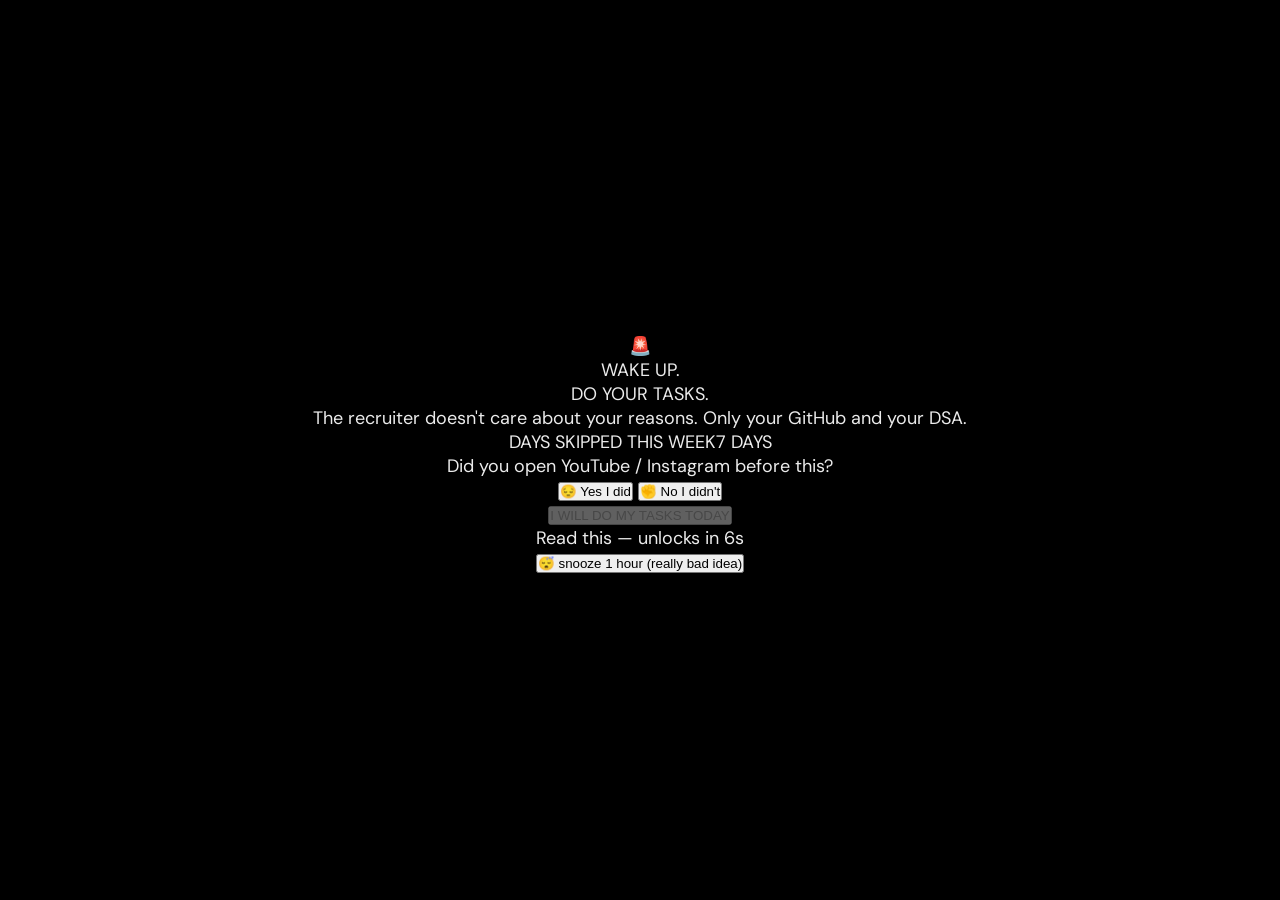
==== commit e817a31c: "Improve daily task management and UI: - Removed the 'Custom' tag from all tasks for a cleaner look s" ====
--- a/cse_dashboard_2.html
+++ b/cse_dashboard_2.html
@@ -11,6 +11,7 @@
 <meta name="apple-mobile-web-app-title" content="Daily Mission">
 <link href="https://fonts.googleapis.com/css2?family=Bebas+Neue&family=DM+Mono:wght@400;500&family=DM+Sans:wght@300;400;500&display=swap" rel="stylesheet">
 <link rel="stylesheet" href="styles/main.css">
+<link rel="manifest" href="manifest.json">
 </head>
 <body>
 
@@ -111,14 +112,82 @@
 <div id="morningModeModal">
   <div class="mm-card">
     <div class="mm-title">Morning Mode</div>
-    <div class="mm-sub">Pick your first wins and start focus now</div>
+    <div class="mm-sub">Choose 1 task, set estimate, start focus</div>
+    <div class="mm-field">
+      <label for="morningPickTask">Pick first task</label>
+      <select id="morningPickTask"></select>
+    </div>
+    <div class="mm-field">
+      <label for="morningPickMinutes">How long will this take? (minutes)</label>
+      <input id="morningPickMinutes" type="number" min="10" max="240" step="5" value="45">
+    </div>
     <div class="mm-list" id="morningTaskList"></div>
+    <div class="mm-status" id="morningPickStatus">Select task + estimate to make the ladder useful.</div>
     <div class="mm-actions">
-      <button type="button" class="tiny-btn primary" id="morningStartFocusBtn">Start Focus Session</button>
+      <button type="button" class="tiny-btn primary" id="morningStartFocusBtn">Choose & Start</button>
       <button type="button" class="tiny-btn" id="morningCloseBtn">Close</button>
     </div>
   </div>
 </div>
+
+<div id="nightPrepModal">
+  <div class="np-card">
+    <div class="np-title">Night Prep (2 min)</div>
+    <div class="np-sub">Set tomorrow's first move now</div>
+    <div class="np-field">
+      <label for="npFrog">Tomorrow's first task</label>
+      <input id="npFrog" type="text" placeholder="e.g. 2 LeetCode mediums">
+    </div>
+    <div class="np-row">
+      <div class="np-field">
+        <label for="npStartTime">Start time</label>
+        <input id="npStartTime" type="time" value="08:00">
+      </div>
+      <div class="np-field">
+        <label for="npDuration">Minutes</label>
+        <input id="npDuration" type="number" min="10" max="120" step="5" value="25">
+      </div>
+    </div>
+    <div class="np-field">
+      <label for="npFirstStep">First tiny step</label>
+      <input id="npFirstStep" type="text" placeholder="e.g. open sheet + solve Q1">
+    </div>
+    <div class="np-actions">
+      <button type="button" class="tiny-btn" id="npCancelBtn">Cancel</button>
+      <button type="button" class="tiny-btn primary" id="npSaveBtn">Save Night Prep</button>
+    </div>
+  </div>
+</div>
+
+<div id="estimateModal" class="em-overlay">
+  <div class="em-card" role="dialog" aria-modal="true" aria-labelledby="estimateTitle">
+    <div class="em-title" id="estimateTitle">Set Time Estimate</div>
+    <div class="em-divider"></div>
+    <div class="em-sub" id="estimateTaskLabel">Task</div>
+    <div class="em-field">
+      <label id="estimateMinutesPrompt" for="estimateMinutesInput">Since you're going to do this work, how much time will it take?</label>
+      <input id="estimateMinutesInput" type="number" min="10" max="240" step="5" value="45">
+    </div>
+    <div class="em-actions">
+      <button type="button" class="tiny-btn" id="estimateCancelBtn">Cancel</button>
+      <button type="button" class="tiny-btn primary" id="estimateSaveBtn">Save & Start</button>
+    </div>
+  </div>
+</div>
+
+<div id="taskCompletionModal" class="em-overlay">
+  <div class="em-card tc-card" role="dialog" aria-modal="true" aria-labelledby="taskCompletionTitle">
+    <div class="em-title" id="taskCompletionTitle">Task Completed</div>
+    <div class="em-divider"></div>
+    <div class="em-sub" id="taskCompletionTaskLabel">Task</div>
+    <div class="tc-stats" id="taskCompletionStats"></div>
+    <div class="tc-suggestion" id="taskCompletionSuggestion"></div>
+    <div class="em-actions">
+      <button type="button" class="tiny-btn primary" id="taskCompletionCloseBtn">Got it</button>
+    </div>
+  </div>
+</div>
+
 
 <!-- MAIN DASHBOARD -->
 <div id="mainContent">
@@ -143,48 +212,66 @@
     </div>
   </div>
 
+  <!-- NEXT ACTION WIDGET -->
+  <div class="tile tile-next">
+    <div class="section-title">🚀 What To Do Next</div>
+    <div class="next-action-card" id="nextActionCard">
+      <div class="next-action-text" id="nextActionText">Loading your next step...</div>
+      <button class="next-action-btn" id="nextActionBtn" onclick="doNextAction()">Do This Now</button>
+        <div class="next-action-lock">
+          <label><input type="checkbox" id="focusLockToggle"> Focus Lock: Hide all except this step</label>
+        </div>
+    </div>
+  </div>
+
+  <div class="tile tile-engine">
+    <div class="section-title">🪜 Daily Mission Ladder</div>
+    <div class="engine-card">
+      <div class="engine-top">
+        <div>
+          <div class="engine-kicker">Time Left Today</div>
+          <div class="engine-score" id="missionTimeLeft">00:00</div>
+        </div>
+        <div class="engine-status" id="missionModeLabel">normal</div>
+      </div>
+      <div class="engine-bar-wrap"><div class="engine-bar" id="missionProgressBar" style="width:0%"></div></div>
+      <div class="engine-directive" id="dailyDirective">Follow the next 3 steps in order.</div>
+      <div class="engine-notice" id="missionNotice" style="display:none"></div>
+      <div class="engine-notice-actions" id="missionNoticeActions" style="display:none"></div>
+      <div class="engine-actions" id="dailyActionList"></div>
+      <div class="engine-btns">
+        <button class="tiny-btn primary" onclick="startMissionSprint()">Start 25m Sprint</button>
+        <button class="tiny-btn" onclick="openNightPrep()">Night Prep</button>
+      </div>
+      <div class="engine-weekly" id="missionWeeklyReview">Weekly execution review loading...</div>
+    </div>
+  </div>
+
   <!-- TASKS -->
   <div class="tile tile-tasks">
     <div class="section-title">📋 Today's Tasks — tap to complete</div>
-    <div id="taskList">
-    <div class="task" data-id="0" onclick="toggleTask(0)">
-      <div class="checkbox" id="cb0"></div>
-      <div class="task-body">
-        <div class="task-header"><div class="task-title">2 LeetCode Problems</div><div class="task-tag tag-dsa">DSA</div></div>
-        <div class="task-desc">Easy or Medium. Before YouTube. Non-negotiable.</div>
-      </div>
-    </div>
-    <div class="task" data-id="1" onclick="toggleTask(1)">
-      <div class="checkbox" id="cb1"></div>
-      <div class="task-body">
-        <div class="task-header"><div class="task-title">45 min TUF+ Study</div><div class="task-tag tag-core">Core</div></div>
-        <div class="task-desc">DBMS now. OS and CN next. Watch → write 5 lines notes.</div>
-      </div>
-    </div>
-    <div class="task" data-id="2" onclick="toggleTask(2)">
-      <div class="checkbox" id="cb2"></div>
-      <div class="task-body">
-        <div class="task-header"><div class="task-title">Review Yesterday's Notes</div><div class="task-tag tag-core">Core</div></div>
-        <div class="task-desc">5 minutes. This is literally the only way you stop forgetting.</div>
-      </div>
-    </div>
-    <div class="task" data-id="3" onclick="toggleTask(3)">
-      <div class="checkbox" id="cb3"></div>
-      <div class="task-body">
-        <div class="task-header"><div class="task-title">10 min Project Thinking</div><div class="task-tag tag-project">Project</div></div>
-        <div class="task-desc">Sketch, search, or write one idea. You need something to build post-exams.</div>
-      </div>
-    </div>
-    <div class="task" data-id="4" onclick="toggleTask(4)">
-      <div class="checkbox" id="cb4"></div>
-      <div class="task-body">
-        <div class="task-header"><div class="task-title">Study for Sem Exam</div><div class="task-tag tag-core">Exams</div></div>
-        <div class="task-desc">Bad CGPA closes doors too. Don't let it slip.</div>
-      </div>
-    </div>
-    </div>
+    <div class="task-plan-first">See the plan first. Then add your own task below.</div>
+    <div class="task-add-row">
+      <select id="taskPlanDate" class="task-plan-date">
+        <option value="today">Today</option>
+        <option value="tomorrow">Tomorrow</option>
+      </select>
+      <input id="customTaskInput" class="task-add-input" type="text" placeholder="Add what you have to do today..." maxlength="120" onkeydown="if(event.key==='Enter'){addCustomTask();}">
+      <button class="task-add-btn" type="button" onclick="addCustomTask()">Add</button>
+    </div>
+    <div class="task-add-options">
+      <label class="task-repeat-option"><input type="checkbox" id="customTaskRepeatDaily"> Repeat daily</label>
+      <label class="task-sort-label" for="taskSortMode">Sort</label>
+      <select id="taskSortMode" class="task-sort-select">
+        <option value="added">Added order</option>
+        <option value="incomplete">Incomplete first</option>
+      </select>
+    </div>
+    <div id="taskList"></div>
+    <div id="customTaskList" class="custom-task-list"></div>
+    <div id="taskAddStatus" class="task-add-status" aria-live="polite"></div>
     <div class="progress-bar-wrap"><div class="progress-bar" id="progressBar" style="width:0%"></div></div>
-    <div class="progress-label" id="progressLabel">0 / 5 done today</div>
+    <div class="progress-label" id="progressLabel">0 / 0 done today</div>
   </div>
 
   <!-- WEEK VIEW -->
@@ -230,6 +317,7 @@
     <textarea class="reflection-input" id="ref2" placeholder="Be honest. No one sees this." rows="2"></textarea>
     <div class="reflection-q">What will you do first thing tomorrow?</div>
     <textarea class="reflection-input" id="ref3" placeholder="One specific task, not a vague goal." rows="2"></textarea>
+      <div class="reflection-coach" id="reflectionCoachText"></div>
       <button class="reflection-save" onclick="saveReflection()">SAVE TODAY'S REFLECTION</button>
       <div class="reflection-saved" id="reflectionSaved">✓ Saved. Same time tomorrow.</div>
       <div class="reflection-history" id="reflectionHistory">
@@ -248,6 +336,8 @@
         <button class="streak-btn" id="streakBtn" onclick="markToday()">✓ Done Today</button>
       </div>
       <div class="streak-dots" id="streakDots"></div>
+      <button class="tiny-btn" type="button" id="toggleStreakDetailsBtn">View Details</button>
+      <div id="streakDetailsWrap" style="display:none">
       <div class="streak-metrics">
         <div class="metric"><div class="metric-k">Month %</div><div class="metric-v" id="metricMonthPct">0%</div></div>
         <div class="metric"><div class="metric-k">Longest</div><div class="metric-v" id="metricLongest">0</div></div>
@@ -258,6 +348,7 @@
         <div class="month-grid" id="monthHeatmapGrid"></div>
         <div class="mtrend" id="monthTrendText"></div>
       </div>
+      </div>
     </div>
   </div>
 
@@ -274,6 +365,8 @@
       <div class="notif-text">🔔 Allow notifications so this reminds you on your lock screen.</div>
       <button class="notif-btn" onclick="requestNotifPermission()">Allow Reminders</button>
     </div>
+    <button class="tiny-btn" type="button" id="toggleSettingsBtn">Settings & Data</button>
+    <div id="settingsPanel" style="display:none">
     <div class="backup-reminder" id="backupReminder">
       <div class="backup-reminder-text">It has been a week since your last backup. Export now to protect your progress.</div>
       <div class="backup-reminder-btns">
@@ -319,6 +412,7 @@
     </div>
     <input id="backupFileInput" type="file" accept="application/json" style="display:none">
     <button class="reset-btn" onclick="resetDay()">↺ Reset Today's Tasks</button>
+    </div>
   </div>
 </div>
 
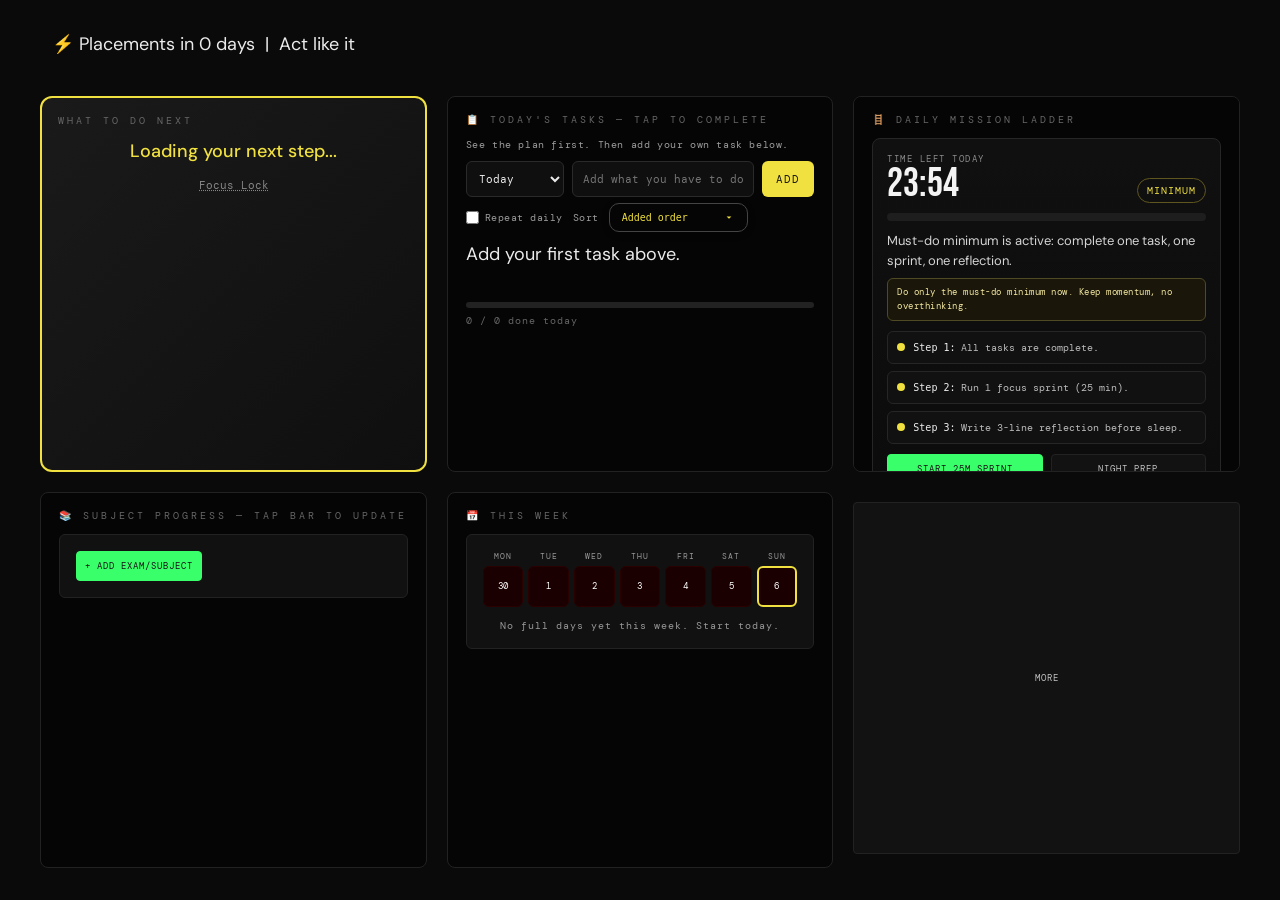
==== commit b6251669: "Finalize dashboard: modal, Add Exam/Subject, Save & Auto-Plan fixes, robust event handling, infinite" ====
--- a/cse_dashboard_2.html
+++ b/cse_dashboard_2.html
@@ -16,7 +16,7 @@
 <body>
 
 <!-- SLAP SCREEN -->
-<div id="slapScreen">
+<div id="slapScreen" style="display:none;">
   <span class="slap-emoji">🚨</span>
   <div class="slap-headline" id="slapHeadline">WAKE UP.<br>DO YOUR TASKS.</div>
   <div class="slap-quote" id="slapQuote"></div>
@@ -214,13 +214,34 @@
 
   <!-- NEXT ACTION WIDGET -->
   <div class="tile tile-next">
-    <div class="section-title">🚀 What To Do Next</div>
+    <div class="section-title">What To Do Next</div>
     <div class="next-action-card" id="nextActionCard">
+      <div class="next-action-preview" id="nextActionPreview" style="display:none">
+        <div class="next-task-title" id="nextTaskTitle">Task Title</div>
+        <div class="next-task-meta">
+          <span class="next-task-est" id="nextTaskEst">Est: 25 min</span>
+          <span class="next-task-timer" id="nextTaskTimer">00:00</span>
+        </div>
+        <div class="next-task-notes" id="nextTaskNotes" style="display:none">Notes or subtasks here</div>
+        <div class="next-task-actions">
+          <button class="icon-btn" id="nextTaskPauseBtn" title="Pause/Resume" style="display:none">
+            <svg xmlns="http://www.w3.org/2000/svg" width="22" height="22" viewBox="0 0 24 24" stroke-width="2" stroke="currentColor" fill="none" stroke-linecap="round" stroke-linejoin="round"><path stroke="none" d="M0 0h24v24H0z" fill="none"/><rect x="6" y="5" width="4" height="14" rx="1"/><rect x="14" y="5" width="4" height="14" rx="1"/></svg>
+          </button>
+          <button class="icon-btn" id="nextTaskCompleteBtn" title="Complete" style="display:none">
+            <svg xmlns="http://www.w3.org/2000/svg" width="22" height="22" viewBox="0 0 24 24" stroke-width="2" stroke="currentColor" fill="none" stroke-linecap="round" stroke-linejoin="round"><path stroke="none" d="M0 0h24v24H0z" fill="none"/><path d="M5 12l5 5l10 -10" /></svg>
+          </button>
+          <button class="icon-btn" id="nextTaskEditBtn" title="Edit" style="display:none">
+            <svg xmlns="http://www.w3.org/2000/svg" width="22" height="22" viewBox="0 0 24 24" stroke-width="2" stroke="currentColor" fill="none" stroke-linecap="round" stroke-linejoin="round"><path stroke="none" d="M0 0h24v24H0z" fill="none"/><path d="M16 3l4 4l-14 14h-4v-4z" /><path d="M13 6l4 4" /></svg>
+          </button>
+        </div>
+        <div class="next-task-progress" id="nextTaskProgress" style="display:none">
+          <div class="progress-bar-wrap"><div class="progress-bar" id="nextTaskProgressBar" style="width:0%"></div></div>
+        </div>
+      </div>
       <div class="next-action-text" id="nextActionText">Loading your next step...</div>
-      <button class="next-action-btn" id="nextActionBtn" onclick="doNextAction()">Do This Now</button>
-        <div class="next-action-lock">
-          <label><input type="checkbox" id="focusLockToggle"> Focus Lock: Hide all except this step</label>
-        </div>
+      <div class="next-action-lock">
+        <a href="#" id="focusLockToggle" class="focus-lock-link" title="Hide all except this step" tabindex="0">Focus Lock</a>
+      </div>
     </div>
   </div>
 
@@ -286,25 +307,38 @@
   <!-- SUBJECT TRACKER -->
   <div class="tile tile-subjects">
     <div class="section-title">📚 Subject Progress — tap bar to update</div>
-    <div class="subject-card">
-    <div class="subject-row">
-      <div class="subject-top"><div class="subject-name">DBMS</div><div class="subject-pct" id="pct-dbms">0%</div></div>
-      <div class="subject-bar-wrap" id="wrap-dbms"><div class="subject-bar bar-dbms" id="bar-dbms" style="width:0%"></div></div>
-    </div>
-    <div class="subject-row">
-      <div class="subject-top"><div class="subject-name">Operating Systems</div><div class="subject-pct" id="pct-os">0%</div></div>
-      <div class="subject-bar-wrap" id="wrap-os"><div class="subject-bar bar-os" id="bar-os" style="width:0%"></div></div>
-    </div>
-    <div class="subject-row">
-      <div class="subject-top"><div class="subject-name">Computer Networks</div><div class="subject-pct" id="pct-cn">0%</div></div>
-      <div class="subject-bar-wrap" id="wrap-cn"><div class="subject-bar bar-cn" id="bar-cn" style="width:0%"></div></div>
-    </div>
-    <div class="subject-row">
-      <div class="subject-top"><div class="subject-name">DSA / LeetCode</div><div class="subject-pct" id="pct-dsa">0%</div></div>
-      <div class="subject-bar-wrap" id="wrap-dsa"><div class="subject-bar bar-dsa" id="bar-dsa" style="width:0%"></div></div>
-    </div>
-    </div>
-  </div>
+    <div class="subject-card" id="subjectCard">
+      <!-- Subjects will be rendered here dynamically -->
+      <div class="subject-row">
+        <button class="tiny-btn primary" id="addExamBtn">+ Add Exam/Subject</button>
+      </div>
+    </div>
+  </div>
+
+<!-- Add Exam/Subject Modal Popup Overlay -->
+<div id="addExamModal" class="em-overlay" style="display:none; position:fixed; top:0; left:0; width:100vw; height:100vh; background:rgba(0,0,0,0.7); z-index:1000; align-items:center; justify-content:center;">
+  <div class="em-card" role="dialog" aria-modal="true" aria-labelledby="addExamTitle" style="margin:auto; min-width:320px; max-width:95vw; box-shadow:0 8px 32px #000a;">
+    <div class="em-title" id="addExamTitle">Add Exam/Subject</div>
+    <div class="em-divider"></div>
+    <div class="em-field">
+      <label for="examSubjectName">Subject/Exam Name</label>
+      <input id="examSubjectName" type="text" maxlength="60" placeholder="e.g. DBMS, GATE, CAT...">
+    </div>
+    <div class="em-field">
+      <label for="examDate">Exam Date</label>
+      <input id="examDate" type="date" pattern="\d{4}-\d{2}-\d{2}" placeholder="yyyy-mm-dd">
+    </div>
+    <div class="em-field">
+      <label for="examSyllabus">Syllabus/Topics (optional)</label>
+      <textarea id="examSyllabus" rows="2" maxlength="400" placeholder="Comma-separated topics or chapters..."></textarea>
+    </div>
+    <div class="em-actions">
+      <button type="button" class="tiny-btn" id="cancelAddExamBtn">Cancel</button>
+      <button type="button" class="tiny-btn primary" id="saveAddExamBtn">Save & Auto-Plan</button>
+    </div>
+    <div class="em-status" id="addExamStatus"></div>
+  </div>
+</div>
 
   <!-- DAILY REFLECTION -->
   <div class="tile tile-reflection">
